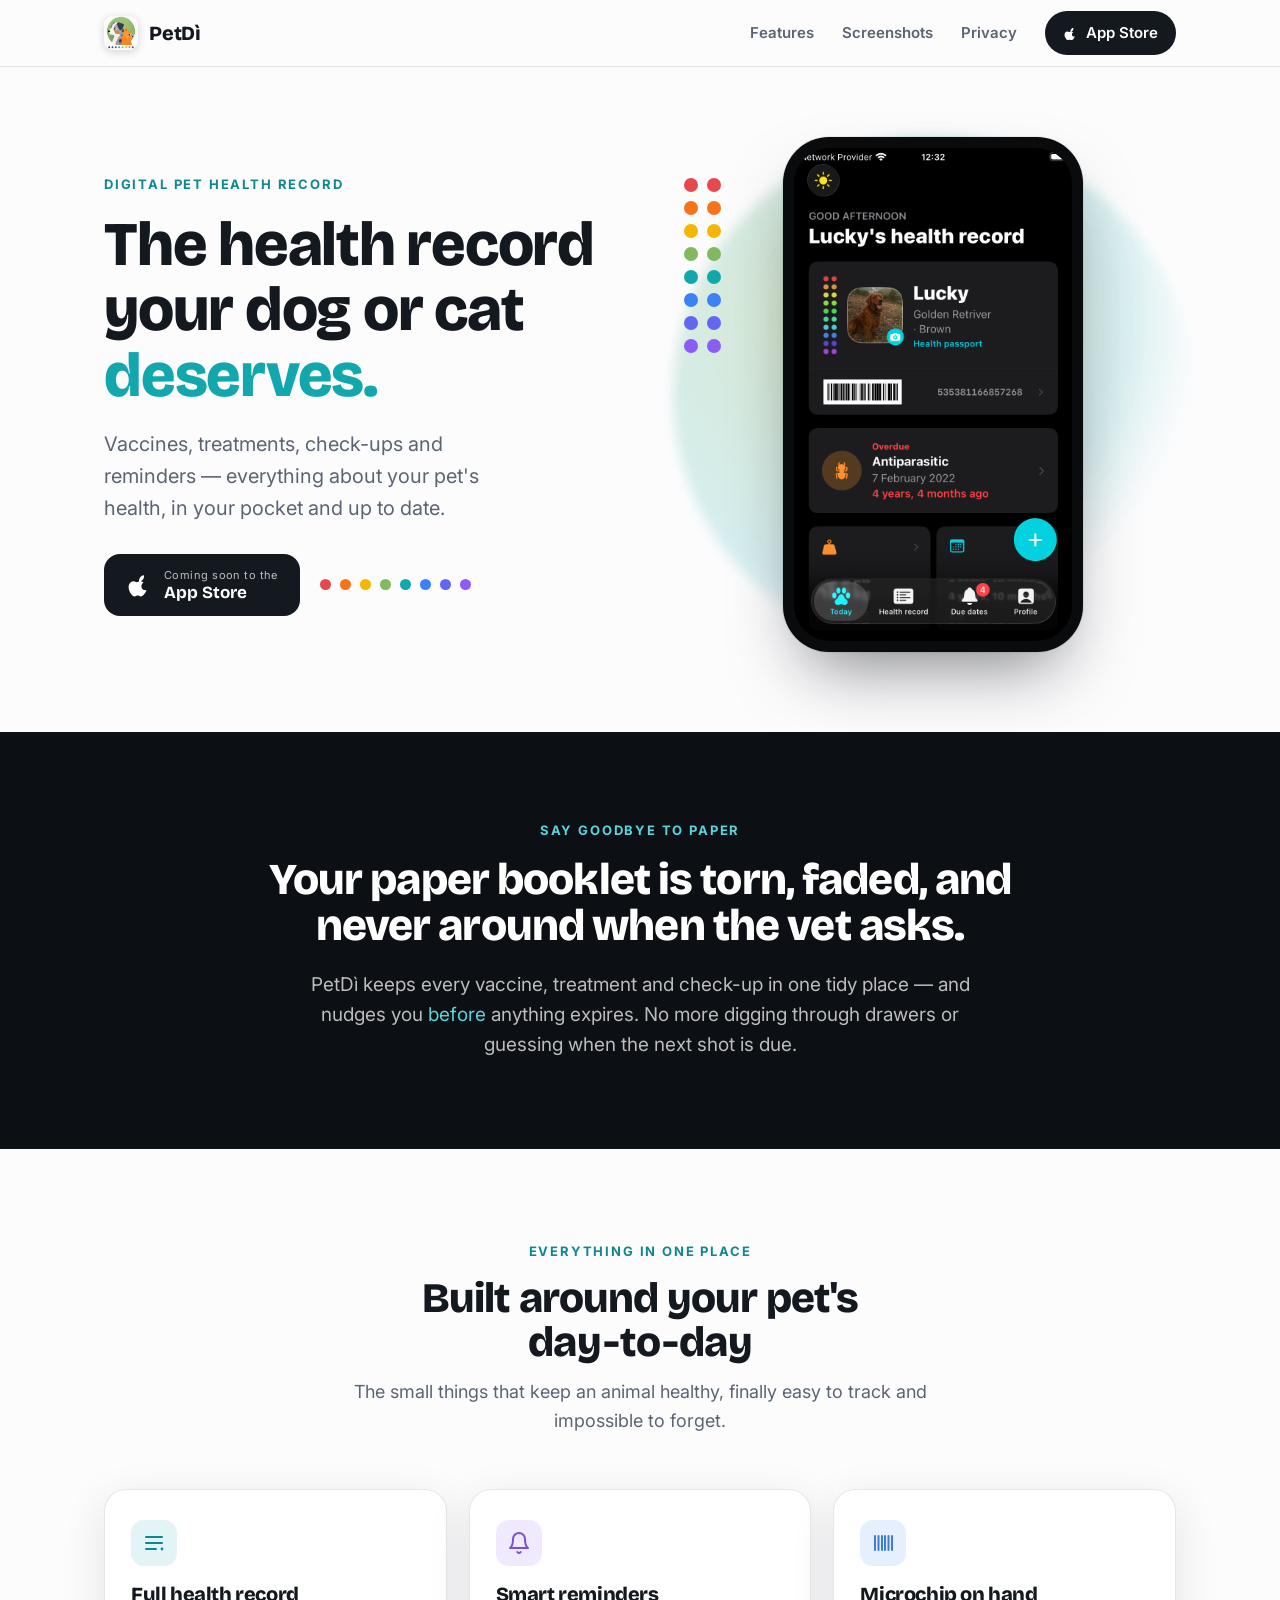
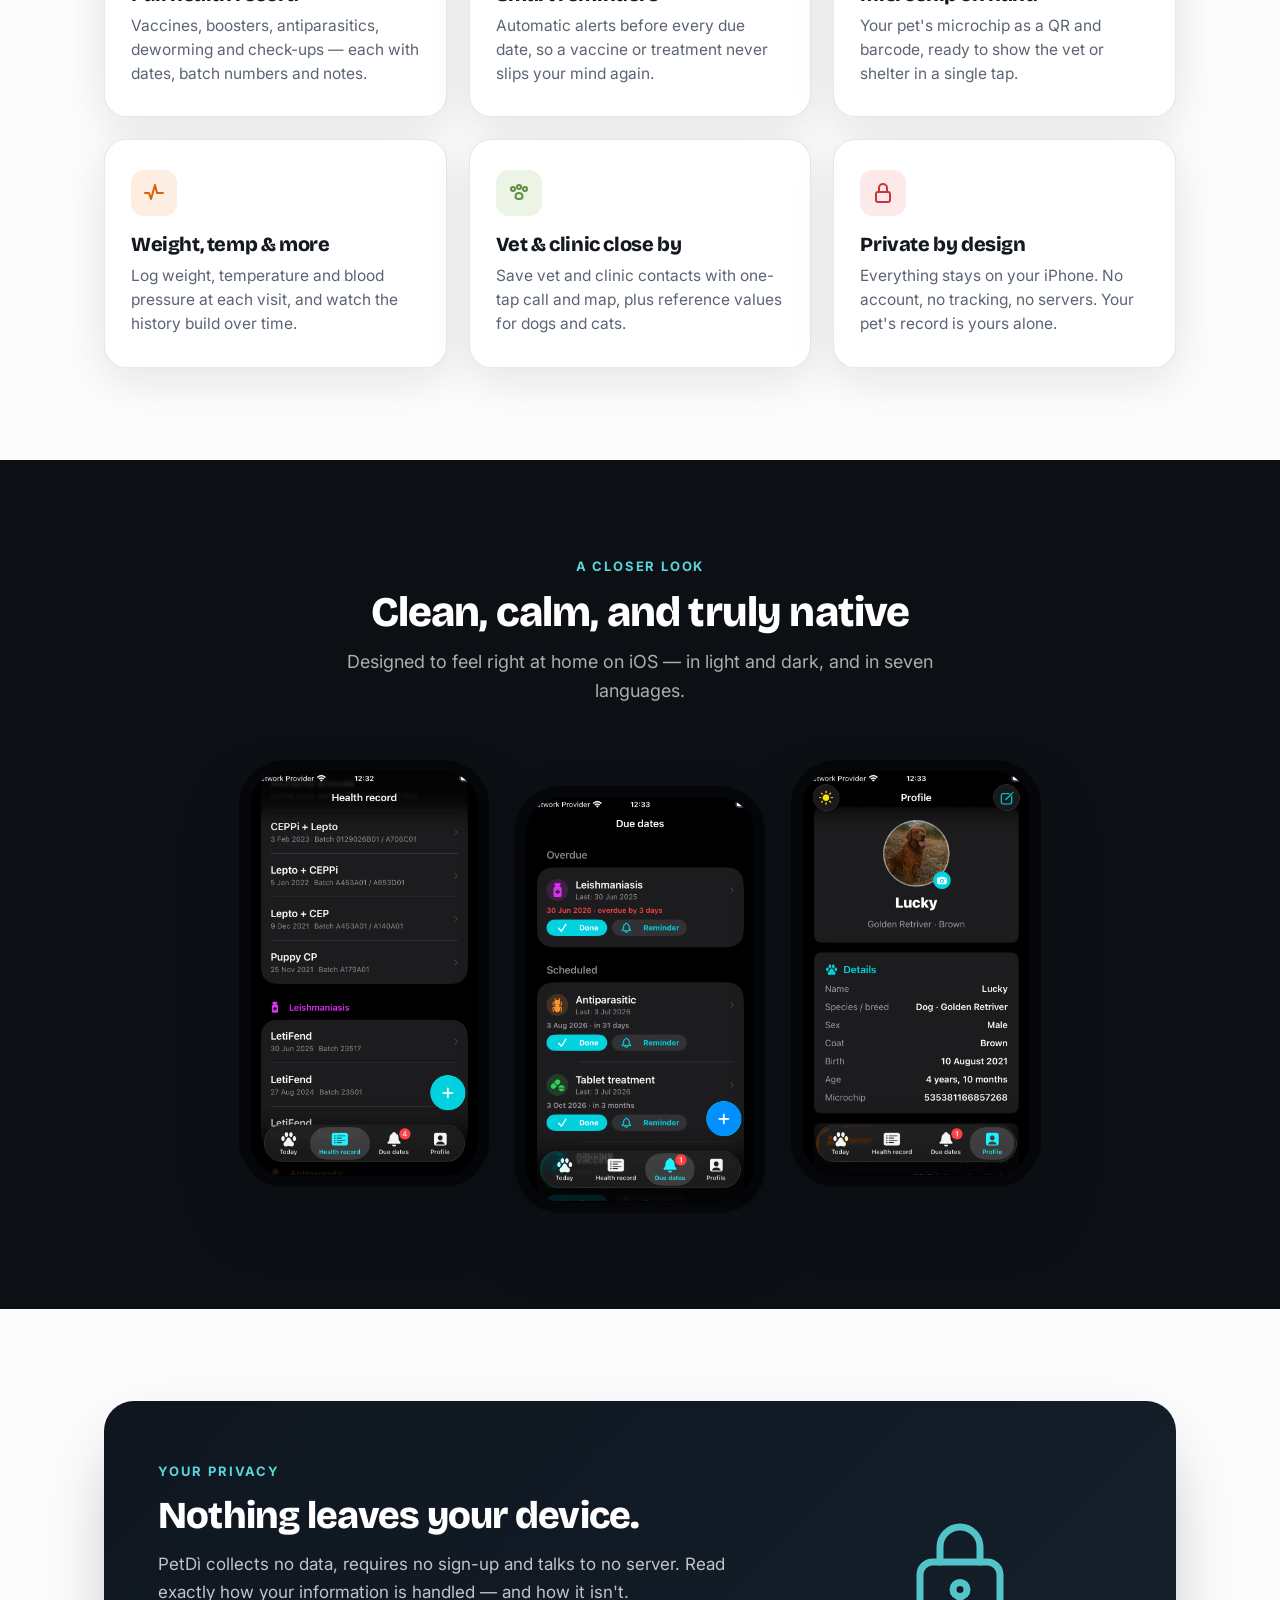
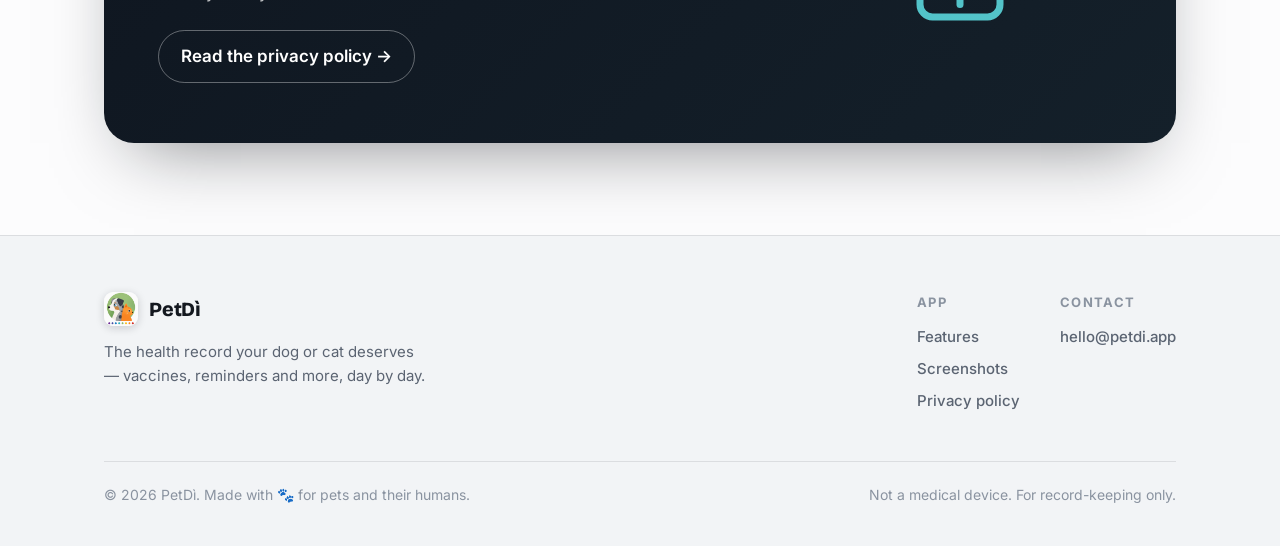
==== index.html @ 5b96a8a4 "Add files via upload" ====
<!DOCTYPE html>
<html lang="en">
<head>
<meta charset="UTF-8">
<meta name="viewport" content="width=device-width, initial-scale=1.0">
<title>PetDì — Your pet's health record, day by day</title>
<meta name="description" content="PetDì is the digital health record for your dog or cat: vaccines, treatments, check-ups and reminders — all on your iPhone, day by day. Private by design.">
<meta property="og:title" content="PetDì — Your pet's health record, day by day">
<meta property="og:description" content="Vaccines, treatments, check-ups and reminders for your dog or cat, all on your iPhone. Private by design.">
<meta property="og:type" content="website">
<link rel="icon" href="assets/icon-light.png">
<link rel="apple-touch-icon" href="assets/icon-light.png">
<link rel="preconnect" href="https://fonts.googleapis.com">
<link rel="preconnect" href="https://fonts.gstatic.com" crossorigin>
<link href="https://fonts.googleapis.com/css2?family=Bricolage+Grotesque:opsz,wght@12..96,700;12..96,800&family=Inter:wght@400;500;600;700&display=swap" rel="stylesheet">
<link rel="stylesheet" href="styles.css">
</head>
<body>

<!-- NAV -->
<header class="nav">
  <div class="wrap">
    <a class="brand" href="#top"><img src="assets/icon-light.png" alt="PetDì icon">PetDì</a>
    <nav class="nav-links">
      <a href="#features">Features</a>
      <a href="#look">Screenshots</a>
      <a href="privacy.html">Privacy</a>
      <a class="pill" href="#top">
        <svg viewBox="0 0 24 24" width="15" height="15" fill="currentColor"><path d="M16.5 3c-1.3 0-2.6.8-3.4 1.9-.7 1-1.3 2.5-1.1 3.9 1.4.1 2.8-.7 3.6-1.8.8-1 1.3-2.4 1-4zM19 16.9c-.6 1.4-1.4 2.7-2.5 3.9-.8.8-1.7 1.7-2.9 1.7-1.1 0-1.5-.7-2.8-.7s-1.7.7-2.8.7c-1.2 0-2.1-.9-2.9-1.8-2.2-2.5-3.9-7.1-1.6-10.3.8-1.1 2.1-1.8 3.5-1.8 1.2 0 2 .8 3 .8s1.6-.8 3-.8c1.1 0 2.3.3 3.2 1.2-2.8 1.6-2.4 5.5.1 6.9z"/></svg>
        App Store
      </a>
    </nav>
  </div>
</header>

<!-- HERO -->
<section class="hero" id="top">
  <div class="wrap">
    <div class="hero-copy">
      <div class="eyebrow">Digital pet health record</div>
      <h1>The health record your dog or cat <span class="tint">deserves.</span></h1>
      <p class="lead">Vaccines, treatments, check-ups and reminders — everything about your pet's health, in your pocket and up to date.</p>
      <div class="hero-cta">
        <a class="store-badge" href="#look">
          <svg viewBox="0 0 24 24" width="26" height="26" fill="currentColor"><path d="M16.5 3c-1.3 0-2.6.8-3.4 1.9-.7 1-1.3 2.5-1.1 3.9 1.4.1 2.8-.7 3.6-1.8.8-1 1.3-2.4 1-4zM19 16.9c-.6 1.4-1.4 2.7-2.5 3.9-.8.8-1.7 1.7-2.9 1.7-1.1 0-1.5-.7-2.8-.7s-1.7.7-2.8.7c-1.2 0-2.1-.9-2.9-1.8-2.2-2.5-3.9-7.1-1.6-10.3.8-1.1 2.1-1.8 3.5-1.8 1.2 0 2 .8 3 .8s1.6-.8 3-.8c1.1 0 2.3.3 3.2 1.2-2.8 1.6-2.4 5.5.1 6.9z"/></svg>
          <span><small>Coming soon to the</small><b>App Store</b></span>
        </a>
        <div class="dotrow"><span></span><span></span><span></span><span></span><span></span><span></span><span></span><span></span></div>
      </div>
    </div>
    <div class="hero-visual">
      <div class="blob"></div>
      <div class="dotgrid" aria-hidden="true"><span></span><span></span><span></span><span></span><span></span><span></span><span></span><span></span><span></span><span></span><span></span><span></span><span></span><span></span><span></span><span></span></div>
      <div class="phone"><img src="assets/home.png" alt="PetDì Today screen showing a pet's health summary"></div>
    </div>
  </div>
</section>

<!-- PITCH -->
<section class="pitch">
  <div class="wrap">
    <div class="eyebrow">Say goodbye to paper</div>
    <h2>Your paper booklet is torn, faded, and never around when the vet asks.</h2>
    <p>PetDì keeps every vaccine, treatment and check-up in one tidy place — and nudges you <span class="tint">before</span> anything expires. No more digging through drawers or guessing when the next shot is due.</p>
  </div>
</section>

<!-- FEATURES -->
<section class="section" id="features">
  <div class="wrap">
    <div class="section-head">
      <div class="eyebrow">Everything in one place</div>
      <h2>Built around your pet's day&#8209;to&#8209;day</h2>
      <p>The small things that keep an animal healthy, finally easy to track and impossible to forget.</p>
    </div>
    <div class="grid">

      <div class="card">
        <div class="ic teal"><svg viewBox="0 0 24 24" fill="none" stroke="currentColor" stroke-width="2" stroke-linecap="round" stroke-linejoin="round"><path d="M4 6h16M4 12h16M4 18h10"/><circle cx="20" cy="18" r="1.4" fill="currentColor" stroke="none"/></svg></div>
        <h3>Full health record</h3>
        <p>Vaccines, boosters, antiparasitics, deworming and check-ups — each with dates, batch numbers and notes.</p>
      </div>

      <div class="card">
        <div class="ic violet"><svg viewBox="0 0 24 24" fill="none" stroke="currentColor" stroke-width="2" stroke-linecap="round" stroke-linejoin="round"><path d="M18 8a6 6 0 0 0-12 0c0 7-3 9-3 9h18s-3-2-3-9"/><path d="M13.7 21a2 2 0 0 1-3.4 0"/></svg></div>
        <h3>Smart reminders</h3>
        <p>Automatic alerts before every due date, so a vaccine or treatment never slips your mind again.</p>
      </div>

      <div class="card">
        <div class="ic blue"><svg viewBox="0 0 24 24" fill="none" stroke="currentColor" stroke-width="2" stroke-linecap="round"><path d="M4 5v14M7.5 5v14M11 5v14M14 5v14M17.5 5v14M21 5v14" opacity=".9"/></svg></div>
        <h3>Microchip on hand</h3>
        <p>Your pet's microchip as a QR and barcode, ready to show the vet or shelter in a single tap.</p>
      </div>

      <div class="card">
        <div class="ic orange"><svg viewBox="0 0 24 24" fill="none" stroke="currentColor" stroke-width="2" stroke-linecap="round" stroke-linejoin="round"><path d="M3 12h4l2 6 4-14 2 8h6"/></svg></div>
        <h3>Weight, temp &amp; more</h3>
        <p>Log weight, temperature and blood pressure at each visit, and watch the history build over time.</p>
      </div>

      <div class="card">
        <div class="ic sage"><svg viewBox="0 0 24 24" fill="none" stroke="currentColor" stroke-width="2" stroke-linecap="round" stroke-linejoin="round"><circle cx="6" cy="8" r="2"/><circle cx="12" cy="6" r="2"/><circle cx="18" cy="8" r="2"/><path d="M8.5 16c0-2.5 1.6-4 3.5-4s3.5 1.5 3.5 4c0 1.7-1.6 2-3.5 2s-3.5-.3-3.5-2z"/></svg></div>
        <h3>Vet &amp; clinic close by</h3>
        <p>Save vet and clinic contacts with one-tap call and map, plus reference values for dogs and cats.</p>
      </div>

      <div class="card">
        <div class="ic red"><svg viewBox="0 0 24 24" fill="none" stroke="currentColor" stroke-width="2" stroke-linecap="round" stroke-linejoin="round"><rect x="5" y="11" width="14" height="10" rx="2"/><path d="M8 11V7a4 4 0 0 1 8 0v4"/></svg></div>
        <h3>Private by design</h3>
        <p>Everything stays on your iPhone. No account, no tracking, no servers. Your pet's record is yours alone.</p>
      </div>

    </div>
  </div>
</section>

<!-- SHOWCASE -->
<section class="showcase" id="look">
  <div class="wrap">
    <div class="section-head">
      <div class="eyebrow">A closer look</div>
      <h2>Clean, calm, and truly native</h2>
      <p>Designed to feel right at home on iOS — in light and dark, and in seven languages.</p>
    </div>
    <div class="shots">
      <div class="phone lift"><img src="assets/record.png" alt="Health record list with vaccines and batch numbers"></div>
      <div class="phone"><img src="assets/due.png" alt="Due dates screen with overdue and scheduled reminders"></div>
      <div class="phone lift"><img src="assets/profile.png" alt="Pet profile with details and photo"></div>
    </div>
  </div>
</section>

<!-- PRIVACY BAND -->
<section class="privacy-band">
  <div class="wrap">
    <div class="pb-inner">
      <div>
        <div class="eyebrow">Your privacy</div>
        <h2>Nothing leaves your device.</h2>
        <p>PetDì collects no data, requires no sign-up and talks to no server. Read exactly how your information is handled — and how it isn't.</p>
        <a class="btn-ghost" href="privacy.html">Read the privacy policy →</a>
      </div>
      <div class="pb-lock">
        <svg viewBox="0 0 24 24" fill="none" stroke="currentColor" stroke-width="1.4" stroke-linecap="round" stroke-linejoin="round"><rect x="4" y="10" width="16" height="11" rx="2.5"/><path d="M8 10V7a4 4 0 0 1 8 0v3"/><circle cx="12" cy="15.5" r="1.4"/><path d="M12 16.9v1.6"/></svg>
      </div>
    </div>
  </div>
</section>

<!-- FOOTER -->
<footer>
  <div class="wrap">
    <div class="foot">
      <div>
        <a class="brand" href="#top"><img src="assets/icon-light.png" alt="PetDì icon">PetDì</a>
        <p>The health record your dog or cat deserves — vaccines, reminders and more, day by day.</p>
      </div>
      <div class="foot-links">
        <div>
          <h4>App</h4>
          <a href="#features">Features</a>
          <a href="#look">Screenshots</a>
          <a href="privacy.html">Privacy policy</a>
        </div>
        <div>
          <h4>Contact</h4>
          <a href="mailto:hello@petdi.app">hello@petdi.app</a>
        </div>
      </div>
    </div>
    <div class="copyright">
      <span>© 2026 PetDì. Made with 🐾 for pets and their humans.</span>
      <span>Not a medical device. For record-keeping only.</span>
    </div>
  </div>
</footer>

</body>
</html>
---- styles.css ----
/* ===== PetDì — site styles ===== */
:root{
  --bg:#FCFCFD; --bg-2:#F2F4F6; --card:#FFFFFF;
  --ink:#14181F; --ink-soft:#5B6472; --ink-faint:#8A93A0;
  --teal:#12A7AD; --teal-deep:#0E888D; --sage:#82B85F;
  --dark:#0C0F14; --dark-2:#151A22; --dark-card:#1B212B;
  --line:rgba(20,24,31,.10); --line-dark:rgba(255,255,255,.10);
  --radius:22px; --radius-sm:14px;
  --shadow:0 12px 44px rgba(20,24,31,.10);
  --phone-shadow:0 34px 70px -24px rgba(12,15,20,.55);
  /* rainbow */
  --c1:#E5484D; --c2:#F5731B; --c3:#F2B705; --c4:#82B85F;
  --c5:#12A7AD; --c6:#3B82F6; --c7:#6366F1; --c8:#8B5CF6;
  --maxw:1120px;
}

*{box-sizing:border-box}
html{scroll-behavior:smooth}
body{
  margin:0; background:var(--bg); color:var(--ink);
  font-family:"Inter",-apple-system,BlinkMacSystemFont,"Segoe UI",sans-serif;
  font-size:17px; line-height:1.6; -webkit-font-smoothing:antialiased;
}
h1,h2,h3,.display{font-family:"Bricolage Grotesque","Inter",sans-serif; font-weight:800; line-height:1.05; letter-spacing:-.02em; margin:0}
a{color:inherit; text-decoration:none}
img{max-width:100%}
.wrap{max-width:var(--maxw); margin:0 auto; padding:0 24px}
.eyebrow{font-size:13px; font-weight:700; letter-spacing:.14em; text-transform:uppercase; color:var(--teal-deep)}
.muted{color:var(--ink-soft)}

/* ===== rainbow dots (signature) ===== */
.dotrow{display:flex; gap:9px; justify-content:center; align-items:center}
.dotrow span{width:11px; height:11px; border-radius:50%; display:block}
.dotrow span:nth-child(1){background:var(--c1)} .dotrow span:nth-child(2){background:var(--c2)}
.dotrow span:nth-child(3){background:var(--c3)} .dotrow span:nth-child(4){background:var(--c4)}
.dotrow span:nth-child(5){background:var(--c5)} .dotrow span:nth-child(6){background:var(--c6)}
.dotrow span:nth-child(7){background:var(--c7)} .dotrow span:nth-child(8){background:var(--c8)}
.divider{padding:16px 0}

.dotgrid{display:grid; grid-template-columns:repeat(2,14px); gap:9px}
.dotgrid span{width:14px; height:14px; border-radius:50%}
.dotgrid span:nth-child(1),.dotgrid span:nth-child(2){background:var(--c1)}
.dotgrid span:nth-child(3),.dotgrid span:nth-child(4){background:var(--c2)}
.dotgrid span:nth-child(5),.dotgrid span:nth-child(6){background:var(--c3)}
.dotgrid span:nth-child(7),.dotgrid span:nth-child(8){background:var(--c4)}
.dotgrid span:nth-child(9),.dotgrid span:nth-child(10){background:var(--c5)}
.dotgrid span:nth-child(11),.dotgrid span:nth-child(12){background:var(--c6)}
.dotgrid span:nth-child(13),.dotgrid span:nth-child(14){background:var(--c7)}
.dotgrid span:nth-child(15),.dotgrid span:nth-child(16){background:var(--c8)}

/* ===== nav ===== */
.nav{position:sticky; top:0; z-index:50; background:rgba(252,252,253,.82);
  backdrop-filter:saturate(180%) blur(14px); border-bottom:1px solid var(--line)}
.nav .wrap{display:flex; align-items:center; justify-content:space-between; height:66px}
.brand{display:flex; align-items:center; gap:11px; font-family:"Bricolage Grotesque"; font-weight:800; font-size:20px; letter-spacing:-.01em}
.brand img{width:34px; height:34px; border-radius:9px; box-shadow:0 2px 8px rgba(20,24,31,.18)}
.nav-links{display:flex; align-items:center; gap:28px; font-weight:600; font-size:15px}
.nav-links a{color:var(--ink-soft)} .nav-links a:hover{color:var(--ink)}
.pill{display:inline-flex; align-items:center; gap:8px; background:var(--ink); color:#fff!important;
  padding:10px 18px; border-radius:999px; font-weight:600; font-size:15px; transition:transform .15s ease, background .2s}
.pill:hover{transform:translateY(-1px); background:#000}

/* ===== hero ===== */
.hero{position:relative; overflow:hidden}
.hero .wrap{display:grid; grid-template-columns:1.05fr .95fr; gap:48px; align-items:center;
  padding-top:70px; padding-bottom:80px}
.hero-copy .eyebrow{margin-bottom:18px}
.hero h1{font-size:clamp(38px,5.4vw,62px); margin-bottom:20px}
.hero h1 .tint{color:var(--teal)}
.hero p.lead{font-size:20px; color:var(--ink-soft); max-width:30ch; margin:0 0 30px}
.hero-cta{display:flex; align-items:center; gap:20px; flex-wrap:wrap}
.store-badge{display:inline-flex; align-items:center; gap:12px; background:var(--ink); color:#fff;
  padding:13px 22px; border-radius:16px; transition:transform .15s ease}
.store-badge:hover{transform:translateY(-2px)}
.store-badge small{display:block; font-size:11px; opacity:.72; letter-spacing:.04em}
.store-badge b{display:block; font-family:"Bricolage Grotesque"; font-size:17px; line-height:1.1}
.hero-visual{position:relative; display:flex; justify-content:center; align-items:center}
.hero-visual .dotgrid{position:absolute; left:-6px; top:8%; z-index:3}
.blob{position:absolute; width:520px; height:520px; border-radius:50%;
  background:radial-gradient(circle at 35% 35%, rgba(130,184,95,.30), rgba(18,167,173,.16) 55%, transparent 72%);
  filter:blur(6px); z-index:0}

/* phone mockup */
.phone{position:relative; width:100%; max-width:300px; border-radius:46px; background:#0a0b0d;
  padding:11px; box-shadow:var(--phone-shadow), 0 0 0 1px rgba(20,24,31,.06); z-index:2}
.phone img{width:100%; display:block; border-radius:36px}

/* ===== pitch (dark) ===== */
.pitch{background:var(--dark); color:#fff; padding:88px 0}
.pitch .wrap{max-width:820px; text-align:center}
.pitch .eyebrow{color:#5ad6db}
.pitch h2{font-size:clamp(28px,4vw,44px); margin:16px 0 20px}
.pitch p{font-size:19px; color:rgba(255,255,255,.72); max-width:60ch; margin:0 auto}
.pitch .tint{color:#5ad6db}

/* ===== features ===== */
.section{padding:92px 0}
.section-head{text-align:center; max-width:640px; margin:0 auto 54px}
.section-head h2{font-size:clamp(28px,4vw,42px); margin:14px 0 14px}
.section-head p{color:var(--ink-soft); font-size:18px; margin:0}

.grid{display:grid; grid-template-columns:repeat(3,1fr); gap:22px}
.card{background:var(--card); border:1px solid var(--line); border-radius:var(--radius);
  padding:30px 26px; box-shadow:var(--shadow); transition:transform .18s ease, box-shadow .18s ease}
.card:hover{transform:translateY(-4px); box-shadow:0 18px 50px rgba(20,24,31,.13)}
.card .ic{width:46px; height:46px; border-radius:13px; display:grid; place-items:center; margin-bottom:18px}
.card h3{font-size:20px; margin-bottom:9px}
.card p{margin:0; color:var(--ink-soft); font-size:15.5px; line-height:1.55}
.ic svg{width:24px; height:24px}
.ic.teal{background:rgba(18,167,173,.12); color:var(--teal-deep)}
.ic.sage{background:rgba(130,184,95,.16); color:#5f8f3f}
.ic.violet{background:rgba(139,92,246,.13); color:#7c4ddb}
.ic.orange{background:rgba(245,115,27,.13); color:#d9600f}
.ic.blue{background:rgba(59,130,246,.13); color:#2f6fd6}
.ic.red{background:rgba(229,72,77,.12); color:#cf3237}

/* ===== showcase (dark, screenshots) ===== */
.showcase{background:var(--dark); color:#fff; padding:96px 0; overflow:hidden}
.showcase .section-head h2{color:#fff}
.showcase .section-head p{color:rgba(255,255,255,.66)}
.showcase .eyebrow{color:#5ad6db}
.shots{display:flex; gap:26px; justify-content:center; align-items:flex-end; flex-wrap:wrap}
.shots .phone{max-width:250px; background:#05060a}
.shots .phone.lift{margin-bottom:26px}

/* ===== privacy band ===== */
.privacy-band{padding:92px 0}
.pb-inner{background:linear-gradient(135deg, #0f1620, #14202a); color:#fff; border-radius:30px;
  padding:60px 54px; display:grid; grid-template-columns:1.3fr .7fr; gap:40px; align-items:center;
  box-shadow:0 30px 70px -30px rgba(12,15,20,.5)}
.pb-inner .eyebrow{color:#5ad6db}
.pb-inner h2{font-size:clamp(26px,3.4vw,38px); margin:14px 0 16px}
.pb-inner p{color:rgba(255,255,255,.74); margin:0 0 24px; font-size:17px}
.pb-lock{display:grid; place-items:center}
.pb-lock svg{width:120px; height:120px; color:#5ad6db; opacity:.9}
.btn-ghost{display:inline-flex; align-items:center; gap:9px; border:1.5px solid rgba(255,255,255,.35);
  color:#fff; padding:12px 22px; border-radius:999px; font-weight:600; transition:background .2s, border-color .2s}
.btn-ghost:hover{background:rgba(255,255,255,.10); border-color:rgba(255,255,255,.6)}

/* ===== footer ===== */
footer{background:var(--bg-2); border-top:1px solid var(--line); padding:56px 0 40px}
.foot{display:flex; justify-content:space-between; gap:30px; flex-wrap:wrap; align-items:flex-start}
.foot .brand{margin-bottom:14px}
.foot p{margin:0; color:var(--ink-soft); font-size:15px; max-width:36ch}
.foot-links{display:flex; gap:40px; flex-wrap:wrap}
.foot-links h4{font-size:13px; letter-spacing:.1em; text-transform:uppercase; color:var(--ink-faint); margin:0 0 12px; font-family:"Inter"; font-weight:700}
.foot-links a{display:block; color:var(--ink-soft); font-size:15px; margin-bottom:8px; font-weight:500}
.foot-links a:hover{color:var(--ink)}
.copyright{margin-top:40px; padding-top:22px; border-top:1px solid var(--line); color:var(--ink-faint); font-size:14px; display:flex; justify-content:space-between; gap:16px; flex-wrap:wrap}

/* ===== privacy page ===== */
.doc{max-width:760px; margin:0 auto; padding:60px 24px 90px}
.doc .back{display:inline-flex; align-items:center; gap:8px; color:var(--teal-deep); font-weight:600; margin-bottom:30px}
.doc h1{font-size:clamp(30px,4.5vw,44px); margin-bottom:8px}
.doc .updated{color:var(--ink-faint); font-size:15px; margin-bottom:14px}
.lang-tabs{display:inline-flex; gap:6px; background:var(--bg-2); padding:5px; border-radius:999px; margin:20px 0 34px}
.lang-tabs button{border:0; background:transparent; padding:8px 20px; border-radius:999px; font-family:"Inter"; font-weight:600; font-size:15px; color:var(--ink-soft); cursor:pointer; transition:all .2s}
.lang-tabs button.active{background:var(--ink); color:#fff}
.doc h2{font-size:21px; margin:34px 0 10px}
.doc p{color:var(--ink-soft); margin:0 0 14px}
.doc .lead{font-size:19px; color:var(--ink); background:rgba(18,167,173,.08); border-left:3px solid var(--teal); padding:16px 20px; border-radius:0 12px 12px 0}
.doc .contact{background:var(--card); border:1px solid var(--line); border-radius:var(--radius-sm); padding:20px 22px; margin-top:24px}
.hidden{display:none}

/* ===== responsive ===== */
@media(max-width:900px){
  .hero .wrap{grid-template-columns:1fr; gap:40px; text-align:center; padding-top:48px}
  .hero-copy .dotrow{justify-content:center}
  .hero p.lead{margin-left:auto; margin-right:auto}
  .hero-cta{justify-content:center}
  .hero-visual .dotgrid{display:none}
  .grid{grid-template-columns:repeat(2,1fr)}
  .pb-inner{grid-template-columns:1fr; text-align:center; padding:46px 30px}
  .pb-lock{order:-1} .pb-lock svg{width:84px; height:84px}
}
@media(max-width:560px){
  body{font-size:16px}
  .nav-links{display:none}
  .grid{grid-template-columns:1fr}
  .foot{flex-direction:column}
  .section,.pitch,.showcase,.privacy-band{padding:64px 0}
}
@media(prefers-reduced-motion:reduce){
  *{scroll-behavior:auto!important; transition:none!important; animation:none!important}
}
:focus-visible{outline:3px solid var(--teal); outline-offset:2px; border-radius:6px}
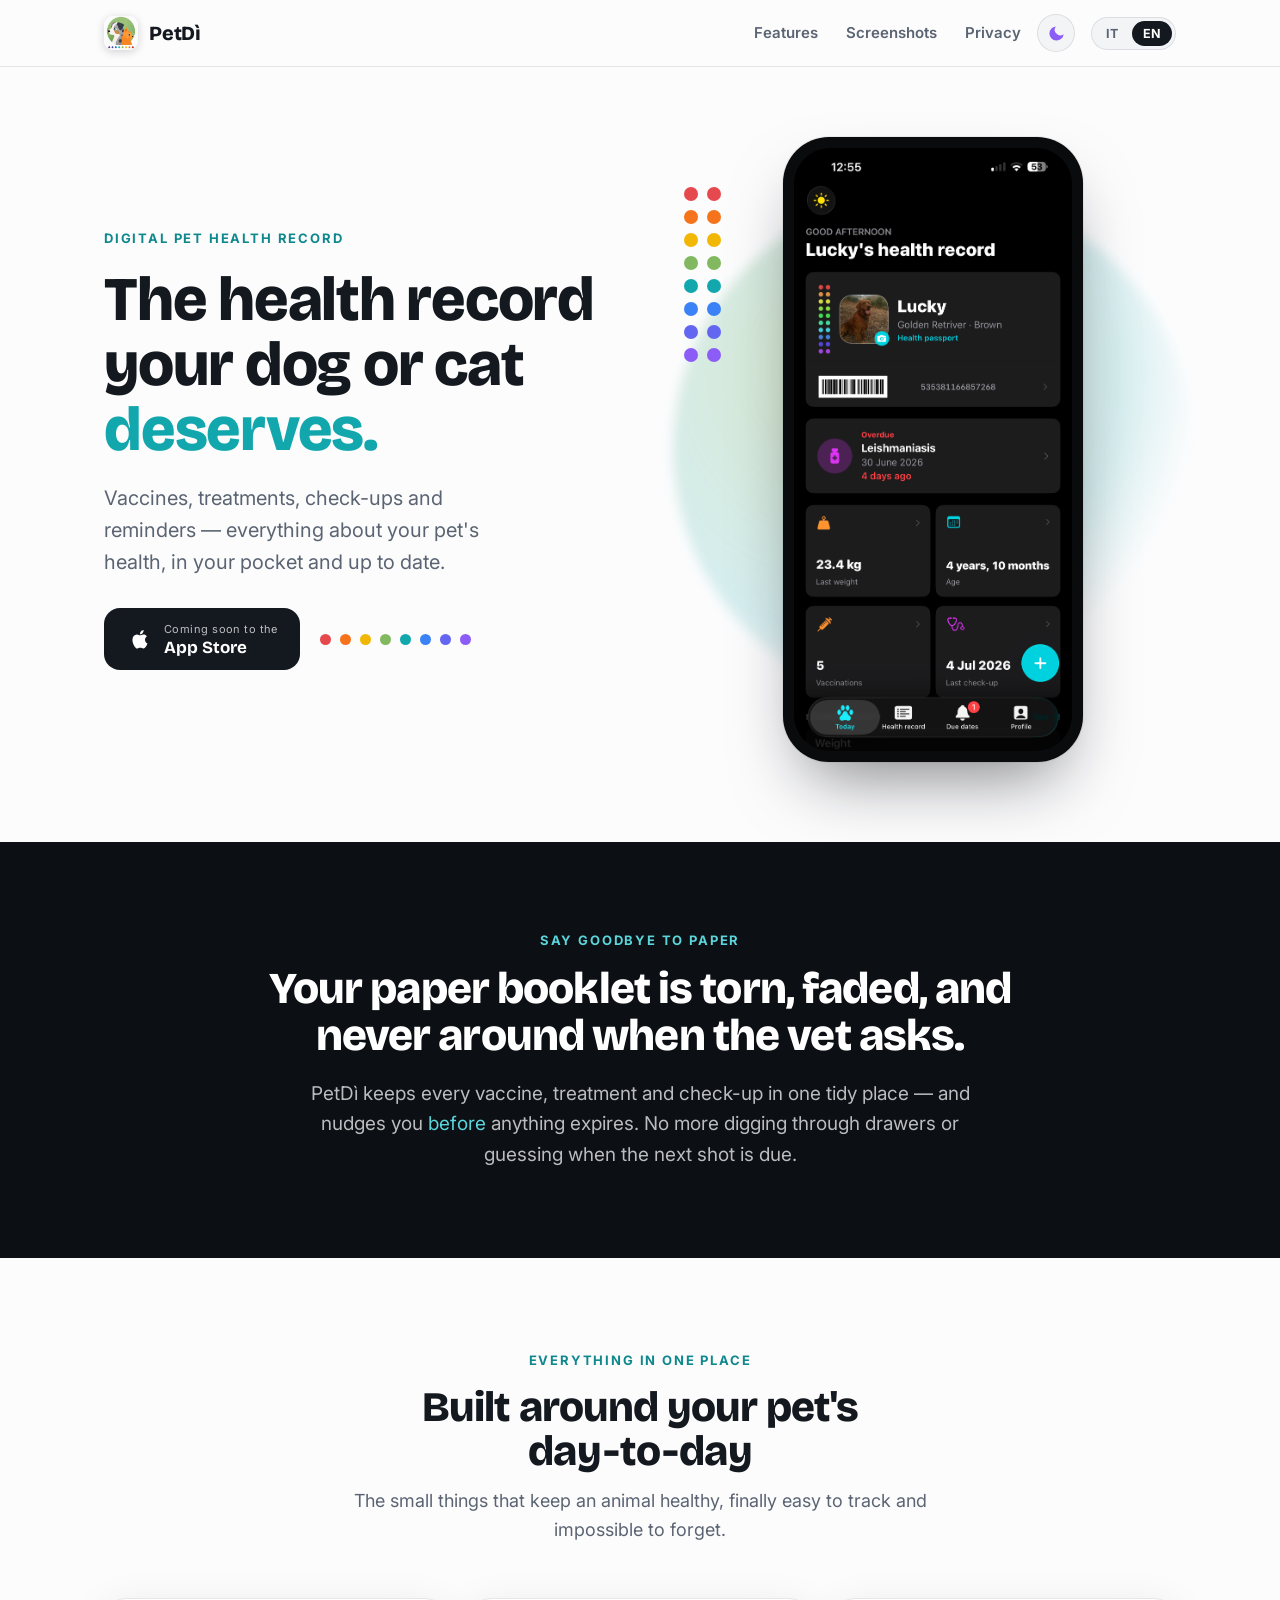
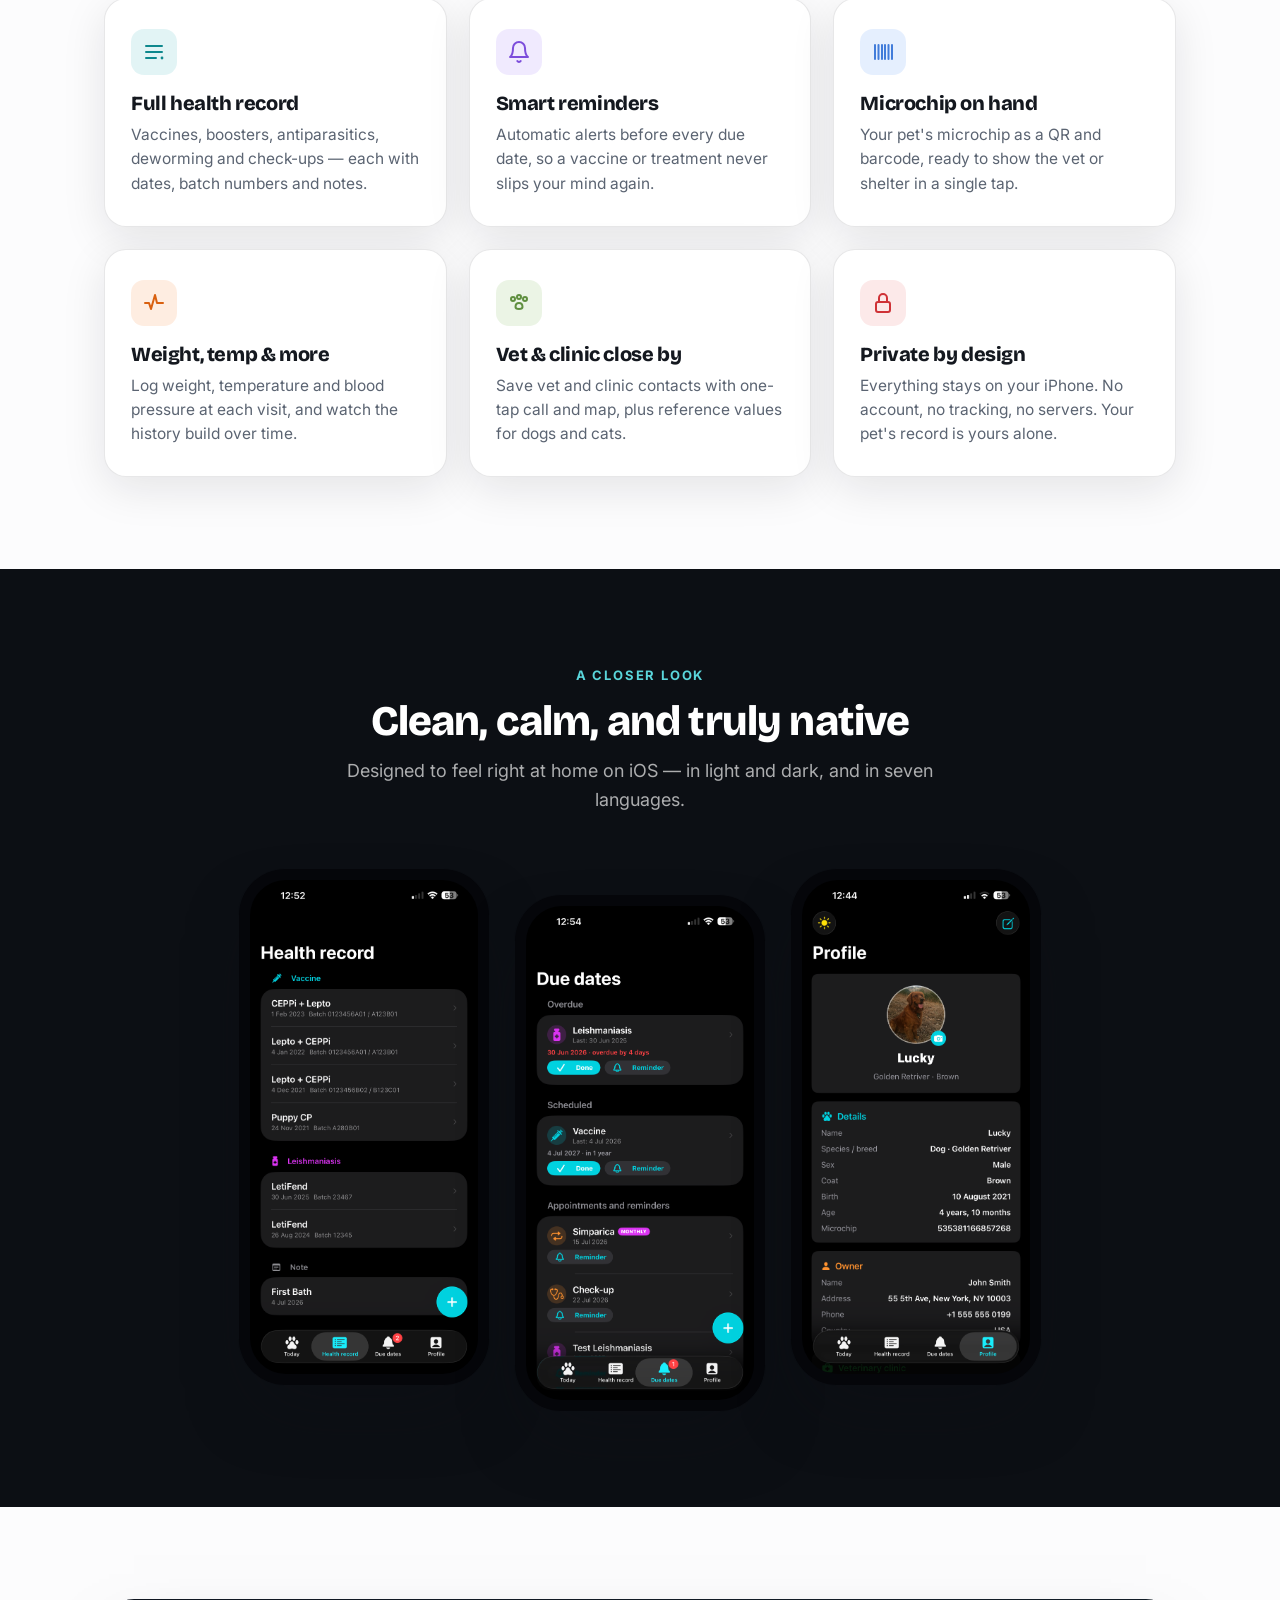
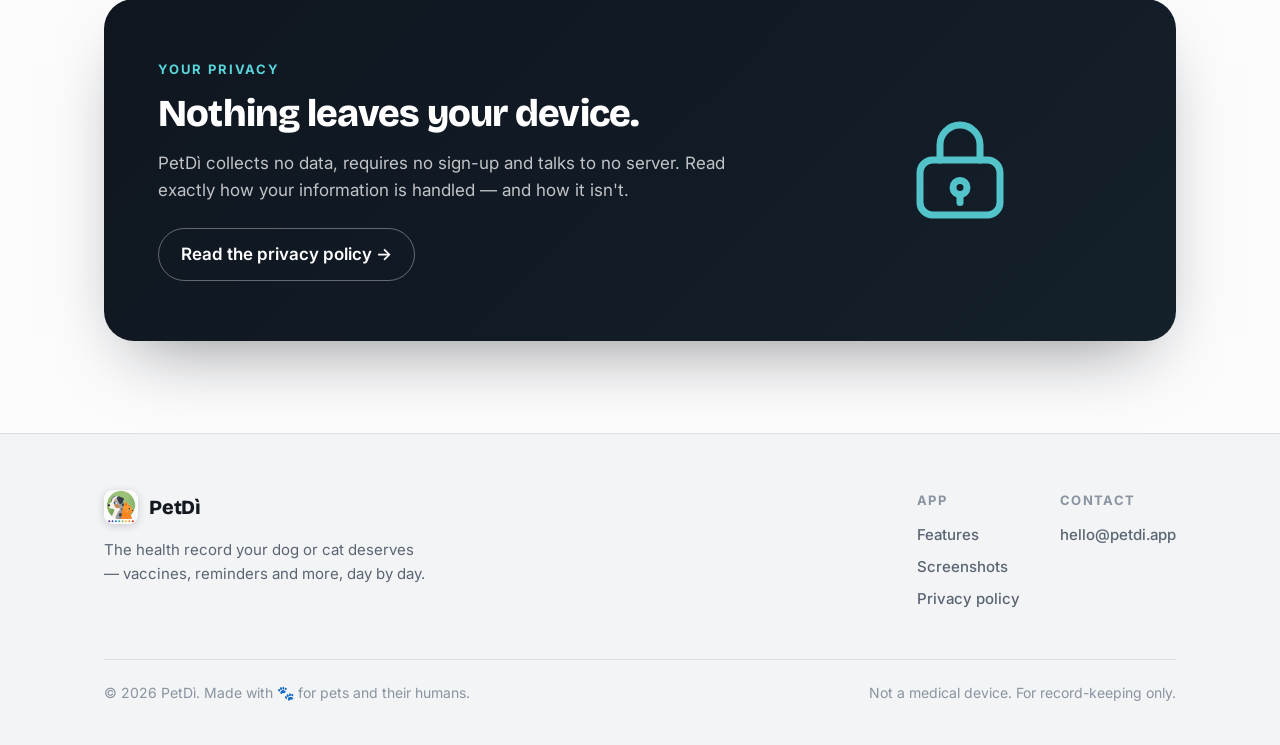
==== commit 32a7319f: "Add files via upload Sito bilingue + tema scuro" ====
--- a/index.html
+++ b/index.html
@@ -5,11 +5,9 @@
 <meta name="viewport" content="width=device-width, initial-scale=1.0">
 <title>PetDì — Your pet's health record, day by day</title>
 <meta name="description" content="PetDì is the digital health record for your dog or cat: vaccines, treatments, check-ups and reminders — all on your iPhone, day by day. Private by design.">
-<meta property="og:title" content="PetDì — Your pet's health record, day by day">
-<meta property="og:description" content="Vaccines, treatments, check-ups and reminders for your dog or cat, all on your iPhone. Private by design.">
-<meta property="og:type" content="website">
 <link rel="icon" href="assets/icon-light.png">
 <link rel="apple-touch-icon" href="assets/icon-light.png">
+<script>try{var t=localStorage.getItem('petdi_theme')||((window.matchMedia&&matchMedia('(prefers-color-scheme: dark)').matches)?'dark':'light');if(t==='dark')document.documentElement.classList.add('dark');}catch(e){}</script>
 <link rel="preconnect" href="https://fonts.googleapis.com">
 <link rel="preconnect" href="https://fonts.gstatic.com" crossorigin>
 <link href="https://fonts.googleapis.com/css2?family=Bricolage+Grotesque:opsz,wght@12..96,700;12..96,800&family=Inter:wght@400;500;600;700&display=swap" rel="stylesheet">
@@ -17,33 +15,31 @@
 </head>
 <body>
 
-<!-- NAV -->
 <header class="nav">
   <div class="wrap">
     <a class="brand" href="#top"><img src="assets/icon-light.png" alt="PetDì icon">PetDì</a>
-    <nav class="nav-links">
-      <a href="#features">Features</a>
-      <a href="#look">Screenshots</a>
-      <a href="privacy.html">Privacy</a>
-      <a class="pill" href="#top">
-        <svg viewBox="0 0 24 24" width="15" height="15" fill="currentColor"><path d="M16.5 3c-1.3 0-2.6.8-3.4 1.9-.7 1-1.3 2.5-1.1 3.9 1.4.1 2.8-.7 3.6-1.8.8-1 1.3-2.4 1-4zM19 16.9c-.6 1.4-1.4 2.7-2.5 3.9-.8.8-1.7 1.7-2.9 1.7-1.1 0-1.5-.7-2.8-.7s-1.7.7-2.8.7c-1.2 0-2.1-.9-2.9-1.8-2.2-2.5-3.9-7.1-1.6-10.3.8-1.1 2.1-1.8 3.5-1.8 1.2 0 2 .8 3 .8s1.6-.8 3-.8c1.1 0 2.3.3 3.2 1.2-2.8 1.6-2.4 5.5.1 6.9z"/></svg>
-        App Store
-      </a>
-    </nav>
+    <div class="nav-right">
+      <nav class="nav-links">
+        <a href="#features" data-i18n="nav.features">Features</a>
+        <a href="#look" data-i18n="nav.shots">Screenshots</a>
+        <a href="privacy.html" data-i18n="nav.privacy">Privacy</a>
+      </nav>
+      <button class="theme-toggle" id="themeBtn" onclick="toggleTheme()" aria-label="Toggle light or dark theme"></button>
+      <div class="lang-switch"><button data-l="it" onclick="setLang('it')">IT</button><button data-l="en" onclick="setLang('en')">EN</button></div>
+    </div>
   </div>
 </header>
 
-<!-- HERO -->
 <section class="hero" id="top">
   <div class="wrap">
     <div class="hero-copy">
-      <div class="eyebrow">Digital pet health record</div>
-      <h1>The health record your dog or cat <span class="tint">deserves.</span></h1>
-      <p class="lead">Vaccines, treatments, check-ups and reminders — everything about your pet's health, in your pocket and up to date.</p>
+      <div class="eyebrow" data-i18n="hero.eyebrow">Digital pet health record</div>
+      <h1 data-i18n="hero.h1">The health record your dog or cat <span class="tint">deserves.</span></h1>
+      <p class="lead" data-i18n="hero.lead">Vaccines, treatments, check-ups and reminders — everything about your pet's health, in your pocket and up to date.</p>
       <div class="hero-cta">
         <a class="store-badge" href="#look">
-          <svg viewBox="0 0 24 24" width="26" height="26" fill="currentColor"><path d="M16.5 3c-1.3 0-2.6.8-3.4 1.9-.7 1-1.3 2.5-1.1 3.9 1.4.1 2.8-.7 3.6-1.8.8-1 1.3-2.4 1-4zM19 16.9c-.6 1.4-1.4 2.7-2.5 3.9-.8.8-1.7 1.7-2.9 1.7-1.1 0-1.5-.7-2.8-.7s-1.7.7-2.8.7c-1.2 0-2.1-.9-2.9-1.8-2.2-2.5-3.9-7.1-1.6-10.3.8-1.1 2.1-1.8 3.5-1.8 1.2 0 2 .8 3 .8s1.6-.8 3-.8c1.1 0 2.3.3 3.2 1.2-2.8 1.6-2.4 5.5.1 6.9z"/></svg>
-          <span><small>Coming soon to the</small><b>App Store</b></span>
+          <svg viewBox="0 0 24 24" width="26" height="26" fill="currentColor"><path d="M17.543 12.75c-.024-2.148 1.757-3.178 1.838-3.229-1.001-1.465-2.559-1.665-3.115-1.688-1.327-.134-2.588.781-3.261.781-.669 0-1.708-.761-2.808-.741-1.446.021-2.78.84-3.523 2.134-1.502 2.606-.384 6.459 1.078 8.573.714 1.035 1.565 2.196 2.681 2.155 1.076-.043 1.483-.696 2.783-.696 1.299 0 1.666.696 2.805.675 1.157-.02 1.891-1.055 2.601-2.093.818-1.199 1.156-2.361 1.176-2.421-.026-.012-2.258-.867-2.281-3.438zM15.4 6.505c.593-.719.993-1.717.884-2.71-.854.035-1.888.569-2.501 1.287-.55.637-1.031 1.653-.902 2.627.953.074 1.926-.485 2.519-1.204z"/></svg>
+          <span><small data-i18n="hero.badge_small">Coming soon to the</small><b data-i18n="hero.badge_big">App Store</b></span>
         </a>
         <div class="dotrow"><span></span><span></span><span></span><span></span><span></span><span></span><span></span><span></span></div>
       </div>
@@ -51,95 +47,84 @@
     <div class="hero-visual">
       <div class="blob"></div>
       <div class="dotgrid" aria-hidden="true"><span></span><span></span><span></span><span></span><span></span><span></span><span></span><span></span><span></span><span></span><span></span><span></span><span></span><span></span><span></span><span></span></div>
-      <div class="phone"><img src="assets/home.png" alt="PetDì Today screen showing a pet's health summary"></div>
-    </div>
-  </div>
-</section>
-
-<!-- PITCH -->
+      <div class="phone"><img src="assets/home.jpg" alt="PetDì Today screen"></div>
+    </div>
+  </div>
+</section>
+
 <section class="pitch">
   <div class="wrap">
-    <div class="eyebrow">Say goodbye to paper</div>
-    <h2>Your paper booklet is torn, faded, and never around when the vet asks.</h2>
-    <p>PetDì keeps every vaccine, treatment and check-up in one tidy place — and nudges you <span class="tint">before</span> anything expires. No more digging through drawers or guessing when the next shot is due.</p>
-  </div>
-</section>
-
-<!-- FEATURES -->
+    <div class="eyebrow" data-i18n="pitch.eyebrow">Say goodbye to paper</div>
+    <h2 data-i18n="pitch.h2">Your paper booklet is torn, faded, and never around when the vet asks.</h2>
+    <p data-i18n="pitch.p">PetDì keeps every vaccine, treatment and check-up in one tidy place — and nudges you <span class="tint">before</span> anything expires. No more digging through drawers or guessing when the next shot is due.</p>
+  </div>
+</section>
+
 <section class="section" id="features">
   <div class="wrap">
     <div class="section-head">
-      <div class="eyebrow">Everything in one place</div>
-      <h2>Built around your pet's day&#8209;to&#8209;day</h2>
-      <p>The small things that keep an animal healthy, finally easy to track and impossible to forget.</p>
+      <div class="eyebrow" data-i18n="feat.eyebrow">Everything in one place</div>
+      <h2 data-i18n="feat.h2">Built around your pet's day&#8209;to&#8209;day</h2>
+      <p data-i18n="feat.p">The small things that keep an animal healthy, finally easy to track and impossible to forget.</p>
     </div>
     <div class="grid">
-
       <div class="card">
         <div class="ic teal"><svg viewBox="0 0 24 24" fill="none" stroke="currentColor" stroke-width="2" stroke-linecap="round" stroke-linejoin="round"><path d="M4 6h16M4 12h16M4 18h10"/><circle cx="20" cy="18" r="1.4" fill="currentColor" stroke="none"/></svg></div>
-        <h3>Full health record</h3>
-        <p>Vaccines, boosters, antiparasitics, deworming and check-ups — each with dates, batch numbers and notes.</p>
-      </div>
-
+        <h3 data-i18n="f1.h">Full health record</h3>
+        <p data-i18n="f1.p">Vaccines, boosters, antiparasitics, deworming and check-ups — each with dates, batch numbers and notes.</p>
+      </div>
       <div class="card">
         <div class="ic violet"><svg viewBox="0 0 24 24" fill="none" stroke="currentColor" stroke-width="2" stroke-linecap="round" stroke-linejoin="round"><path d="M18 8a6 6 0 0 0-12 0c0 7-3 9-3 9h18s-3-2-3-9"/><path d="M13.7 21a2 2 0 0 1-3.4 0"/></svg></div>
-        <h3>Smart reminders</h3>
-        <p>Automatic alerts before every due date, so a vaccine or treatment never slips your mind again.</p>
-      </div>
-
+        <h3 data-i18n="f2.h">Smart reminders</h3>
+        <p data-i18n="f2.p">Automatic alerts before every due date, so a vaccine or treatment never slips your mind again.</p>
+      </div>
       <div class="card">
         <div class="ic blue"><svg viewBox="0 0 24 24" fill="none" stroke="currentColor" stroke-width="2" stroke-linecap="round"><path d="M4 5v14M7.5 5v14M11 5v14M14 5v14M17.5 5v14M21 5v14" opacity=".9"/></svg></div>
-        <h3>Microchip on hand</h3>
-        <p>Your pet's microchip as a QR and barcode, ready to show the vet or shelter in a single tap.</p>
-      </div>
-
+        <h3 data-i18n="f3.h">Microchip on hand</h3>
+        <p data-i18n="f3.p">Your pet's microchip as a QR and barcode, ready to show the vet or shelter in a single tap.</p>
+      </div>
       <div class="card">
         <div class="ic orange"><svg viewBox="0 0 24 24" fill="none" stroke="currentColor" stroke-width="2" stroke-linecap="round" stroke-linejoin="round"><path d="M3 12h4l2 6 4-14 2 8h6"/></svg></div>
-        <h3>Weight, temp &amp; more</h3>
-        <p>Log weight, temperature and blood pressure at each visit, and watch the history build over time.</p>
-      </div>
-
+        <h3 data-i18n="f4.h">Weight, temp &amp; more</h3>
+        <p data-i18n="f4.p">Log weight, temperature and blood pressure at each visit, and watch the history build over time.</p>
+      </div>
       <div class="card">
         <div class="ic sage"><svg viewBox="0 0 24 24" fill="none" stroke="currentColor" stroke-width="2" stroke-linecap="round" stroke-linejoin="round"><circle cx="6" cy="8" r="2"/><circle cx="12" cy="6" r="2"/><circle cx="18" cy="8" r="2"/><path d="M8.5 16c0-2.5 1.6-4 3.5-4s3.5 1.5 3.5 4c0 1.7-1.6 2-3.5 2s-3.5-.3-3.5-2z"/></svg></div>
-        <h3>Vet &amp; clinic close by</h3>
-        <p>Save vet and clinic contacts with one-tap call and map, plus reference values for dogs and cats.</p>
-      </div>
-
+        <h3 data-i18n="f5.h">Vet &amp; clinic close by</h3>
+        <p data-i18n="f5.p">Save vet and clinic contacts with one-tap call and map, plus reference values for dogs and cats.</p>
+      </div>
       <div class="card">
         <div class="ic red"><svg viewBox="0 0 24 24" fill="none" stroke="currentColor" stroke-width="2" stroke-linecap="round" stroke-linejoin="round"><rect x="5" y="11" width="14" height="10" rx="2"/><path d="M8 11V7a4 4 0 0 1 8 0v4"/></svg></div>
-        <h3>Private by design</h3>
-        <p>Everything stays on your iPhone. No account, no tracking, no servers. Your pet's record is yours alone.</p>
-      </div>
-
-    </div>
-  </div>
-</section>
-
-<!-- SHOWCASE -->
+        <h3 data-i18n="f6.h">Private by design</h3>
+        <p data-i18n="f6.p">Everything stays on your iPhone. No account, no tracking, no servers. Your pet's record is yours alone.</p>
+      </div>
+    </div>
+  </div>
+</section>
+
 <section class="showcase" id="look">
   <div class="wrap">
     <div class="section-head">
-      <div class="eyebrow">A closer look</div>
-      <h2>Clean, calm, and truly native</h2>
-      <p>Designed to feel right at home on iOS — in light and dark, and in seven languages.</p>
+      <div class="eyebrow" data-i18n="show.eyebrow">A closer look</div>
+      <h2 data-i18n="show.h2">Clean, calm, and truly native</h2>
+      <p data-i18n="show.p">Designed to feel right at home on iOS — in light and dark, and in seven languages.</p>
     </div>
     <div class="shots">
-      <div class="phone lift"><img src="assets/record.png" alt="Health record list with vaccines and batch numbers"></div>
-      <div class="phone"><img src="assets/due.png" alt="Due dates screen with overdue and scheduled reminders"></div>
-      <div class="phone lift"><img src="assets/profile.png" alt="Pet profile with details and photo"></div>
-    </div>
-  </div>
-</section>
-
-<!-- PRIVACY BAND -->
+      <div class="phone lift"><img src="assets/record.jpg" alt="Health record"></div>
+      <div class="phone"><img src="assets/due.jpg" alt="Due dates"></div>
+      <div class="phone lift"><img src="assets/profile.jpg" alt="Pet profile"></div>
+    </div>
+  </div>
+</section>
+
 <section class="privacy-band">
   <div class="wrap">
     <div class="pb-inner">
       <div>
-        <div class="eyebrow">Your privacy</div>
-        <h2>Nothing leaves your device.</h2>
-        <p>PetDì collects no data, requires no sign-up and talks to no server. Read exactly how your information is handled — and how it isn't.</p>
-        <a class="btn-ghost" href="privacy.html">Read the privacy policy →</a>
+        <div class="eyebrow" data-i18n="priv.eyebrow">Your privacy</div>
+        <h2 data-i18n="priv.h2">Nothing leaves your device.</h2>
+        <p data-i18n="priv.p">PetDì collects no data, requires no sign-up and talks to no server. Read exactly how your information is handled — and how it isn't.</p>
+        <a class="btn-ghost" href="privacy.html" data-i18n="priv.btn">Read the privacy policy →</a>
       </div>
       <div class="pb-lock">
         <svg viewBox="0 0 24 24" fill="none" stroke="currentColor" stroke-width="1.4" stroke-linecap="round" stroke-linejoin="round"><rect x="4" y="10" width="16" height="11" rx="2.5"/><path d="M8 10V7a4 4 0 0 1 8 0v3"/><circle cx="12" cy="15.5" r="1.4"/><path d="M12 16.9v1.6"/></svg>
@@ -148,33 +133,114 @@
   </div>
 </section>
 
-<!-- FOOTER -->
 <footer>
   <div class="wrap">
     <div class="foot">
       <div>
         <a class="brand" href="#top"><img src="assets/icon-light.png" alt="PetDì icon">PetDì</a>
-        <p>The health record your dog or cat deserves — vaccines, reminders and more, day by day.</p>
+        <p data-i18n="foot.tagline">The health record your dog or cat deserves — vaccines, reminders and more, day by day.</p>
       </div>
       <div class="foot-links">
         <div>
-          <h4>App</h4>
-          <a href="#features">Features</a>
-          <a href="#look">Screenshots</a>
-          <a href="privacy.html">Privacy policy</a>
+          <h4 data-i18n="foot.app">App</h4>
+          <a href="#features" data-i18n="foot.features">Features</a>
+          <a href="#look" data-i18n="foot.shots">Screenshots</a>
+          <a href="privacy.html" data-i18n="foot.privacy">Privacy policy</a>
         </div>
         <div>
-          <h4>Contact</h4>
+          <h4 data-i18n="foot.contact">Contact</h4>
           <a href="mailto:hello@petdi.app">hello@petdi.app</a>
         </div>
       </div>
     </div>
     <div class="copyright">
-      <span>© 2026 PetDì. Made with 🐾 for pets and their humans.</span>
-      <span>Not a medical device. For record-keeping only.</span>
+      <span data-i18n="foot.copy">© 2026 PetDì. Made with 🐾 for pets and their humans.</span>
+      <span data-i18n="foot.note">Not a medical device. For record-keeping only.</span>
     </div>
   </div>
 </footer>
 
+<script>
+const I18N = {
+  en:{
+    "nav.features":"Features","nav.shots":"Screenshots","nav.privacy":"Privacy",
+    "hero.eyebrow":"Digital pet health record",
+    "hero.h1":"The health record your dog or cat <span class=\"tint\">deserves.</span>",
+    "hero.lead":"Vaccines, treatments, check-ups and reminders — everything about your pet's health, in your pocket and up to date.",
+    "hero.badge_small":"Coming soon to the","hero.badge_big":"App Store",
+    "pitch.eyebrow":"Say goodbye to paper",
+    "pitch.h2":"Your paper booklet is torn, faded, and never around when the vet asks.",
+    "pitch.p":"PetDì keeps every vaccine, treatment and check-up in one tidy place — and nudges you <span class=\"tint\">before</span> anything expires. No more digging through drawers or guessing when the next shot is due.",
+    "feat.eyebrow":"Everything in one place","feat.h2":"Built around your pet's day&#8209;to&#8209;day",
+    "feat.p":"The small things that keep an animal healthy, finally easy to track and impossible to forget.",
+    "f1.h":"Full health record","f1.p":"Vaccines, boosters, antiparasitics, deworming and check-ups — each with dates, batch numbers and notes.",
+    "f2.h":"Smart reminders","f2.p":"Automatic alerts before every due date, so a vaccine or treatment never slips your mind again.",
+    "f3.h":"Microchip on hand","f3.p":"Your pet's microchip as a QR and barcode, ready to show the vet or shelter in a single tap.",
+    "f4.h":"Weight, temp &amp; more","f4.p":"Log weight, temperature and blood pressure at each visit, and watch the history build over time.",
+    "f5.h":"Vet &amp; clinic close by","f5.p":"Save vet and clinic contacts with one-tap call and map, plus reference values for dogs and cats.",
+    "f6.h":"Private by design","f6.p":"Everything stays on your iPhone. No account, no tracking, no servers. Your pet's record is yours alone.",
+    "show.eyebrow":"A closer look","show.h2":"Clean, calm, and truly native",
+    "show.p":"Designed to feel right at home on iOS — in light and dark, and in seven languages.",
+    "priv.eyebrow":"Your privacy","priv.h2":"Nothing leaves your device.",
+    "priv.p":"PetDì collects no data, requires no sign-up and talks to no server. Read exactly how your information is handled — and how it isn't.",
+    "priv.btn":"Read the privacy policy →",
+    "foot.tagline":"The health record your dog or cat deserves — vaccines, reminders and more, day by day.",
+    "foot.app":"App","foot.features":"Features","foot.shots":"Screenshots","foot.privacy":"Privacy policy","foot.contact":"Contact",
+    "foot.copy":"© 2026 PetDì. Made with 🐾 for pets and their humans.","foot.note":"Not a medical device. For record-keeping only."
+  },
+  it:{
+    "nav.features":"Funzioni","nav.shots":"Schermate","nav.privacy":"Privacy",
+    "hero.eyebrow":"Libretto sanitario digitale",
+    "hero.h1":"Il libretto che il tuo cane o gatto <span class=\"tint\">merita.</span>",
+    "hero.lead":"Vaccini, trattamenti, controlli e promemoria — tutta la salute del tuo animale, in tasca e sempre aggiornata.",
+    "hero.badge_small":"Presto su","hero.badge_big":"App Store",
+    "pitch.eyebrow":"Addio alla carta",
+    "pitch.h2":"Il tuo libretto di carta è strappato, sbiadito e non si trova mai quando serve.",
+    "pitch.p":"PetDì tiene ogni vaccino, trattamento e controllo in un unico posto ordinato — e ti avvisa <span class=\"tint\">prima</span> che scada qualcosa. Basta frugare nei cassetti o tirare a indovinare quando tocca il prossimo richiamo.",
+    "feat.eyebrow":"Tutto in un unico posto","feat.h2":"Pensato per la vita quotidiana del tuo pet",
+    "feat.p":"Le piccole cose che tengono in salute un animale, finalmente facili da segnare e impossibili da dimenticare.",
+    "f1.h":"Libretto completo","f1.p":"Vaccini, richiami, antiparassitari, sverminazioni e controlli — ognuno con date, numeri di lotto e note.",
+    "f2.h":"Promemoria intelligenti","f2.p":"Avvisi automatici prima di ogni scadenza, così un vaccino o un trattamento non ti sfugge più.",
+    "f3.h":"Microchip a portata","f3.p":"Il microchip del tuo animale come QR e codice a barre, pronto da mostrare al veterinario o al canile con un tocco.",
+    "f4.h":"Peso, temperatura e altro","f4.p":"Registra peso, temperatura e pressione a ogni visita e guarda crescere lo storico nel tempo.",
+    "f5.h":"Veterinario e ambulatorio vicini","f5.p":"Salva i contatti di veterinario e ambulatorio con chiamata e mappa, più i valori di riferimento per cani e gatti.",
+    "f6.h":"Privato per natura","f6.p":"Tutto resta sul tuo iPhone. Nessun account, nessun tracciamento, nessun server. Il libretto del tuo animale è solo tuo.",
+    "show.eyebrow":"Uno sguardo più da vicino","show.h2":"Pulita, essenziale e davvero nativa",
+    "show.p":"Progettata per sentirsi a casa su iOS — in chiaro e scuro, e in sette lingue.",
+    "priv.eyebrow":"La tua privacy","priv.h2":"Niente lascia il tuo dispositivo.",
+    "priv.p":"PetDì non raccoglie dati, non richiede registrazione e non comunica con alcun server. Leggi esattamente come vengono trattate le tue informazioni — e come non lo sono.",
+    "priv.btn":"Leggi l'informativa privacy →",
+    "foot.tagline":"Il libretto che il tuo cane o gatto merita — vaccini, promemoria e altro, giorno per giorno.",
+    "foot.app":"App","foot.features":"Funzioni","foot.shots":"Schermate","foot.privacy":"Informativa privacy","foot.contact":"Contatti",
+    "foot.copy":"© 2026 PetDì. Fatto con 🐾 per gli animali e i loro umani.","foot.note":"Non è un dispositivo medico. Solo per l'archiviazione dei dati."
+  }
+};
+function setLang(l){
+  document.querySelectorAll('[data-i18n]').forEach(function(el){
+    var k=el.getAttribute('data-i18n');
+    if(I18N[l] && I18N[l][k]!==undefined) el.innerHTML=I18N[l][k];
+  });
+  document.documentElement.lang=l;
+  document.querySelectorAll('.lang-switch button').forEach(function(b){b.classList.toggle('active', b.dataset.l===l);});
+  try{localStorage.setItem('petdi_lang',l);}catch(e){}
+}
+var SUN='<svg viewBox="0 0 24 24" fill="none"><circle cx="12" cy="12" r="4.4" fill="#F5C518"/><g stroke="#F5C518" stroke-width="2" stroke-linecap="round"><path d="M12 2.6v2.1M12 19.3v2.1M4.7 4.7l1.5 1.5M17.8 17.8l1.5 1.5M2.6 12h2.1M19.3 12h2.1M4.7 19.3l1.5-1.5M17.8 6.2l1.5-1.5"/></g></svg>';
+var MOON='<svg viewBox="0 0 24 24" fill="#8B5CF6"><path d="M21 12.8A9 9 0 1 1 11.2 3a7 7 0 0 0 9.8 9.8z"/></svg>';
+function applyTheme(t){
+  document.documentElement.classList.toggle('dark', t==='dark');
+  var btn=document.getElementById('themeBtn');
+  if(btn) btn.innerHTML = (t==='dark') ? SUN : MOON;
+  try{localStorage.setItem('petdi_theme',t);}catch(e){}
+}
+function toggleTheme(){ applyTheme(document.documentElement.classList.contains('dark')?'light':'dark'); }
+(function(){
+  var l=null; try{l=localStorage.getItem('petdi_lang');}catch(e){}
+  if(!l) l=(navigator.language||'en').toLowerCase().indexOf('it')===0?'it':'en';
+  setLang(l);
+  var t=null; try{t=localStorage.getItem('petdi_theme');}catch(e){}
+  if(!t) t=(window.matchMedia&&matchMedia('(prefers-color-scheme: dark)').matches)?'dark':'light';
+  applyTheme(t);
+})();
+</script>
 </body>
 </html>
--- a/styles.css
+++ b/styles.css
@@ -11,8 +11,21 @@
   /* rainbow */
   --c1:#E5484D; --c2:#F5731B; --c3:#F2B705; --c4:#82B85F;
   --c5:#12A7AD; --c6:#3B82F6; --c7:#6366F1; --c8:#8B5CF6;
+  --section-alt:#0C0F14; --nav-bg:rgba(252,252,253,.82);
+  --btn-bg:#14181F; --btn-fg:#FFFFFF;
   --maxw:1120px;
 }
+html.dark{
+  --bg:#0A0D12; --bg-2:#12161E; --card:#161B24;
+  --ink:#EEF1F5; --ink-soft:#9BA5B2; --ink-faint:#697180;
+  --line:rgba(255,255,255,.10);
+  --section-alt:#12161E; --nav-bg:rgba(10,13,18,.82);
+  --btn-bg:#EEF1F5; --btn-fg:#0A0D12;
+  --shadow:0 14px 44px rgba(0,0,0,.5);
+  --phone-shadow:0 34px 70px -24px rgba(0,0,0,.7);
+}
+html{transition:background .3s ease}
+body{transition:background .3s ease, color .3s ease}
 
 *{box-sizing:border-box}
 html{scroll-behavior:smooth}
@@ -49,16 +62,23 @@
 .dotgrid span:nth-child(15),.dotgrid span:nth-child(16){background:var(--c8)}
 
 /* ===== nav ===== */
-.nav{position:sticky; top:0; z-index:50; background:rgba(252,252,253,.82);
+.nav{position:sticky; top:0; z-index:50; background:var(--nav-bg);
   backdrop-filter:saturate(180%) blur(14px); border-bottom:1px solid var(--line)}
 .nav .wrap{display:flex; align-items:center; justify-content:space-between; height:66px}
 .brand{display:flex; align-items:center; gap:11px; font-family:"Bricolage Grotesque"; font-weight:800; font-size:20px; letter-spacing:-.01em}
 .brand img{width:34px; height:34px; border-radius:9px; box-shadow:0 2px 8px rgba(20,24,31,.18)}
 .nav-links{display:flex; align-items:center; gap:28px; font-weight:600; font-size:15px}
 .nav-links a{color:var(--ink-soft)} .nav-links a:hover{color:var(--ink)}
-.pill{display:inline-flex; align-items:center; gap:8px; background:var(--ink); color:#fff!important;
+.pill{display:inline-flex; align-items:center; gap:8px; background:var(--btn-bg); color:var(--btn-fg)!important;
   padding:10px 18px; border-radius:999px; font-weight:600; font-size:15px; transition:transform .15s ease, background .2s}
-.pill:hover{transform:translateY(-1px); background:#000}
+.pill:hover{transform:translateY(-1px); opacity:.9}
+.nav-right{display:flex; align-items:center; gap:16px}
+.lang-switch{display:inline-flex; gap:2px; background:var(--bg-2); border:1px solid var(--line); border-radius:999px; padding:3px; flex-shrink:0}
+.lang-switch button{border:0; background:transparent; padding:5px 11px; border-radius:999px; font-family:"Inter"; font-weight:700; font-size:12.5px; letter-spacing:.02em; color:var(--ink-soft); cursor:pointer; transition:all .2s}
+.lang-switch button.active{background:var(--btn-bg); color:var(--btn-fg)}
+.theme-toggle{width:38px; height:38px; border-radius:50%; border:1px solid var(--line); background:var(--bg-2); display:grid; place-items:center; cursor:pointer; flex-shrink:0; transition:background .2s}
+.theme-toggle:hover{background:var(--card)}
+.theme-toggle svg{width:19px; height:19px}
 
 /* ===== hero ===== */
 .hero{position:relative; overflow:hidden}
@@ -69,7 +89,7 @@
 .hero h1 .tint{color:var(--teal)}
 .hero p.lead{font-size:20px; color:var(--ink-soft); max-width:30ch; margin:0 0 30px}
 .hero-cta{display:flex; align-items:center; gap:20px; flex-wrap:wrap}
-.store-badge{display:inline-flex; align-items:center; gap:12px; background:var(--ink); color:#fff;
+.store-badge{display:inline-flex; align-items:center; gap:12px; background:var(--btn-bg); color:var(--btn-fg);
   padding:13px 22px; border-radius:16px; transition:transform .15s ease}
 .store-badge:hover{transform:translateY(-2px)}
 .store-badge small{display:block; font-size:11px; opacity:.72; letter-spacing:.04em}
@@ -86,7 +106,7 @@
 .phone img{width:100%; display:block; border-radius:36px}
 
 /* ===== pitch (dark) ===== */
-.pitch{background:var(--dark); color:#fff; padding:88px 0}
+.pitch{background:var(--section-alt); color:#fff; padding:88px 0}
 .pitch .wrap{max-width:820px; text-align:center}
 .pitch .eyebrow{color:#5ad6db}
 .pitch h2{font-size:clamp(28px,4vw,44px); margin:16px 0 20px}
@@ -115,7 +135,7 @@
 .ic.red{background:rgba(229,72,77,.12); color:#cf3237}
 
 /* ===== showcase (dark, screenshots) ===== */
-.showcase{background:var(--dark); color:#fff; padding:96px 0; overflow:hidden}
+.showcase{background:var(--section-alt); color:#fff; padding:96px 0; overflow:hidden}
 .showcase .section-head h2{color:#fff}
 .showcase .section-head p{color:rgba(255,255,255,.66)}
 .showcase .eyebrow{color:#5ad6db}
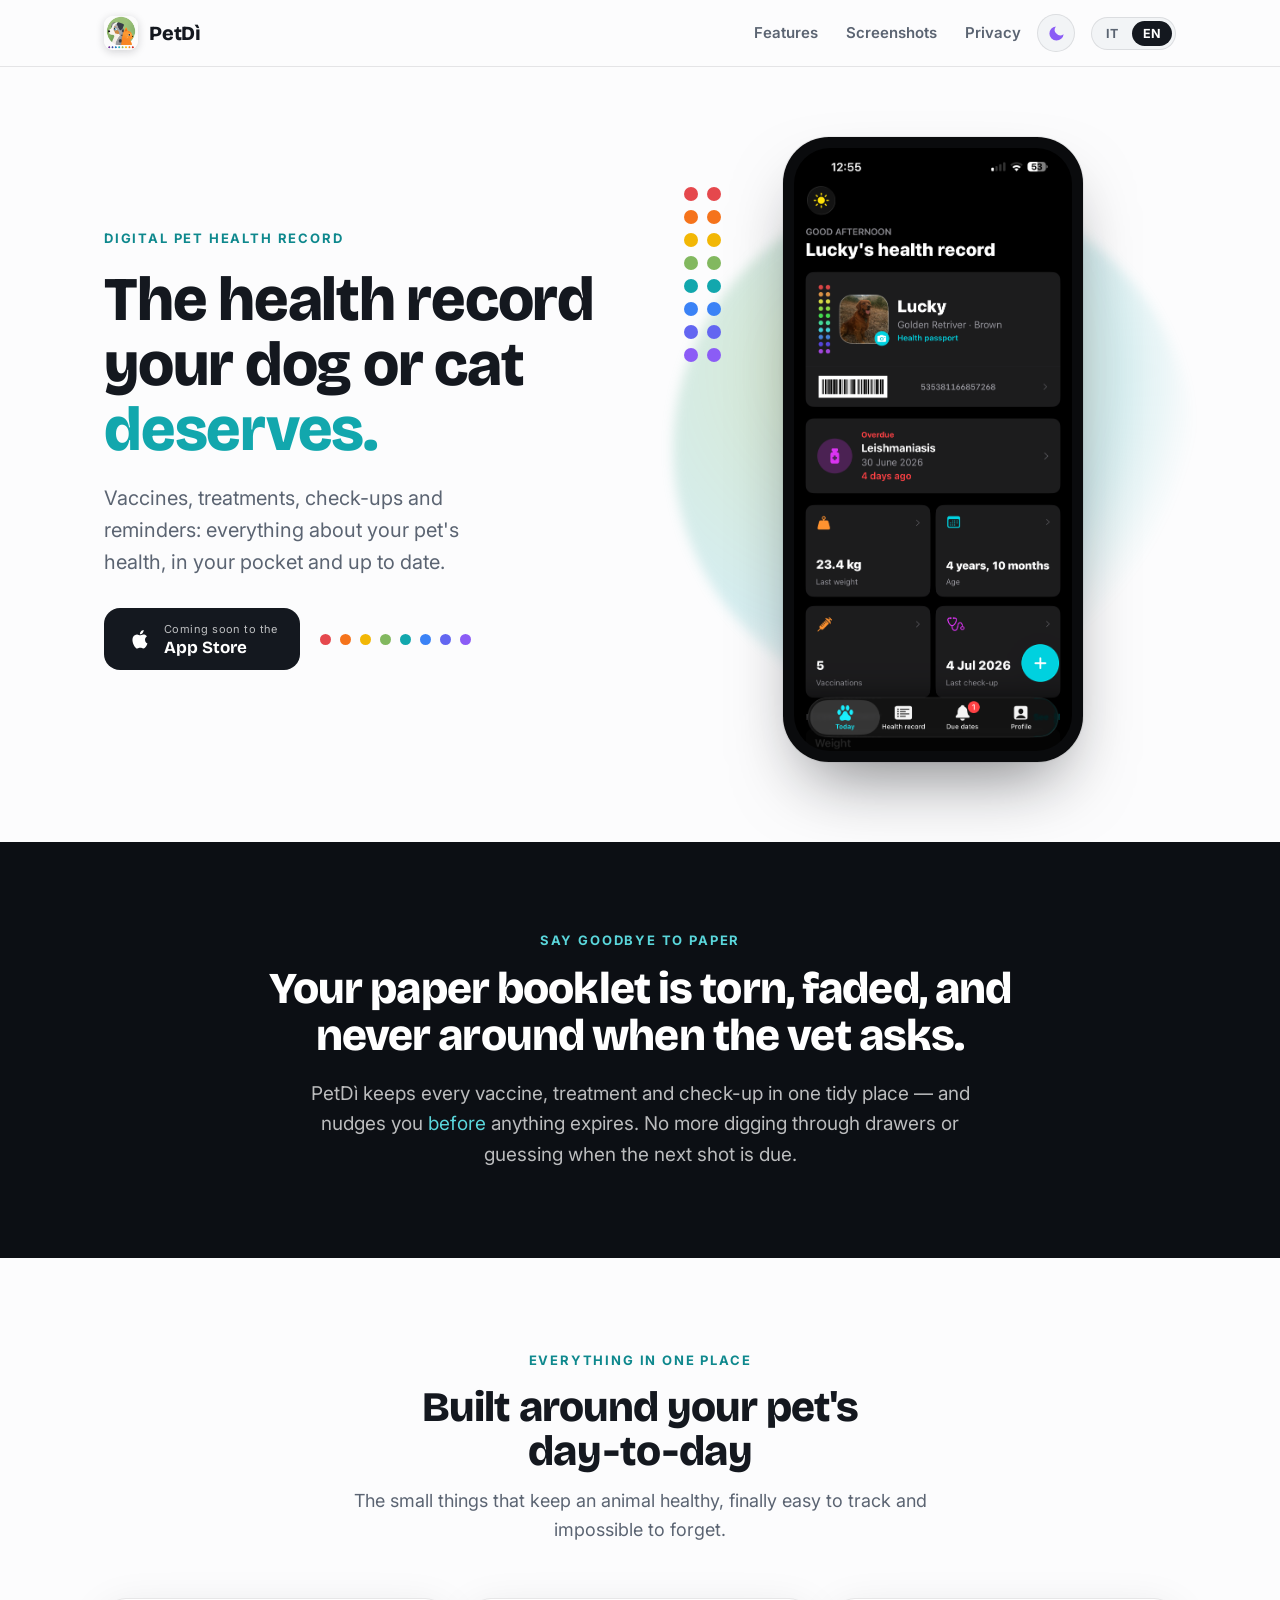
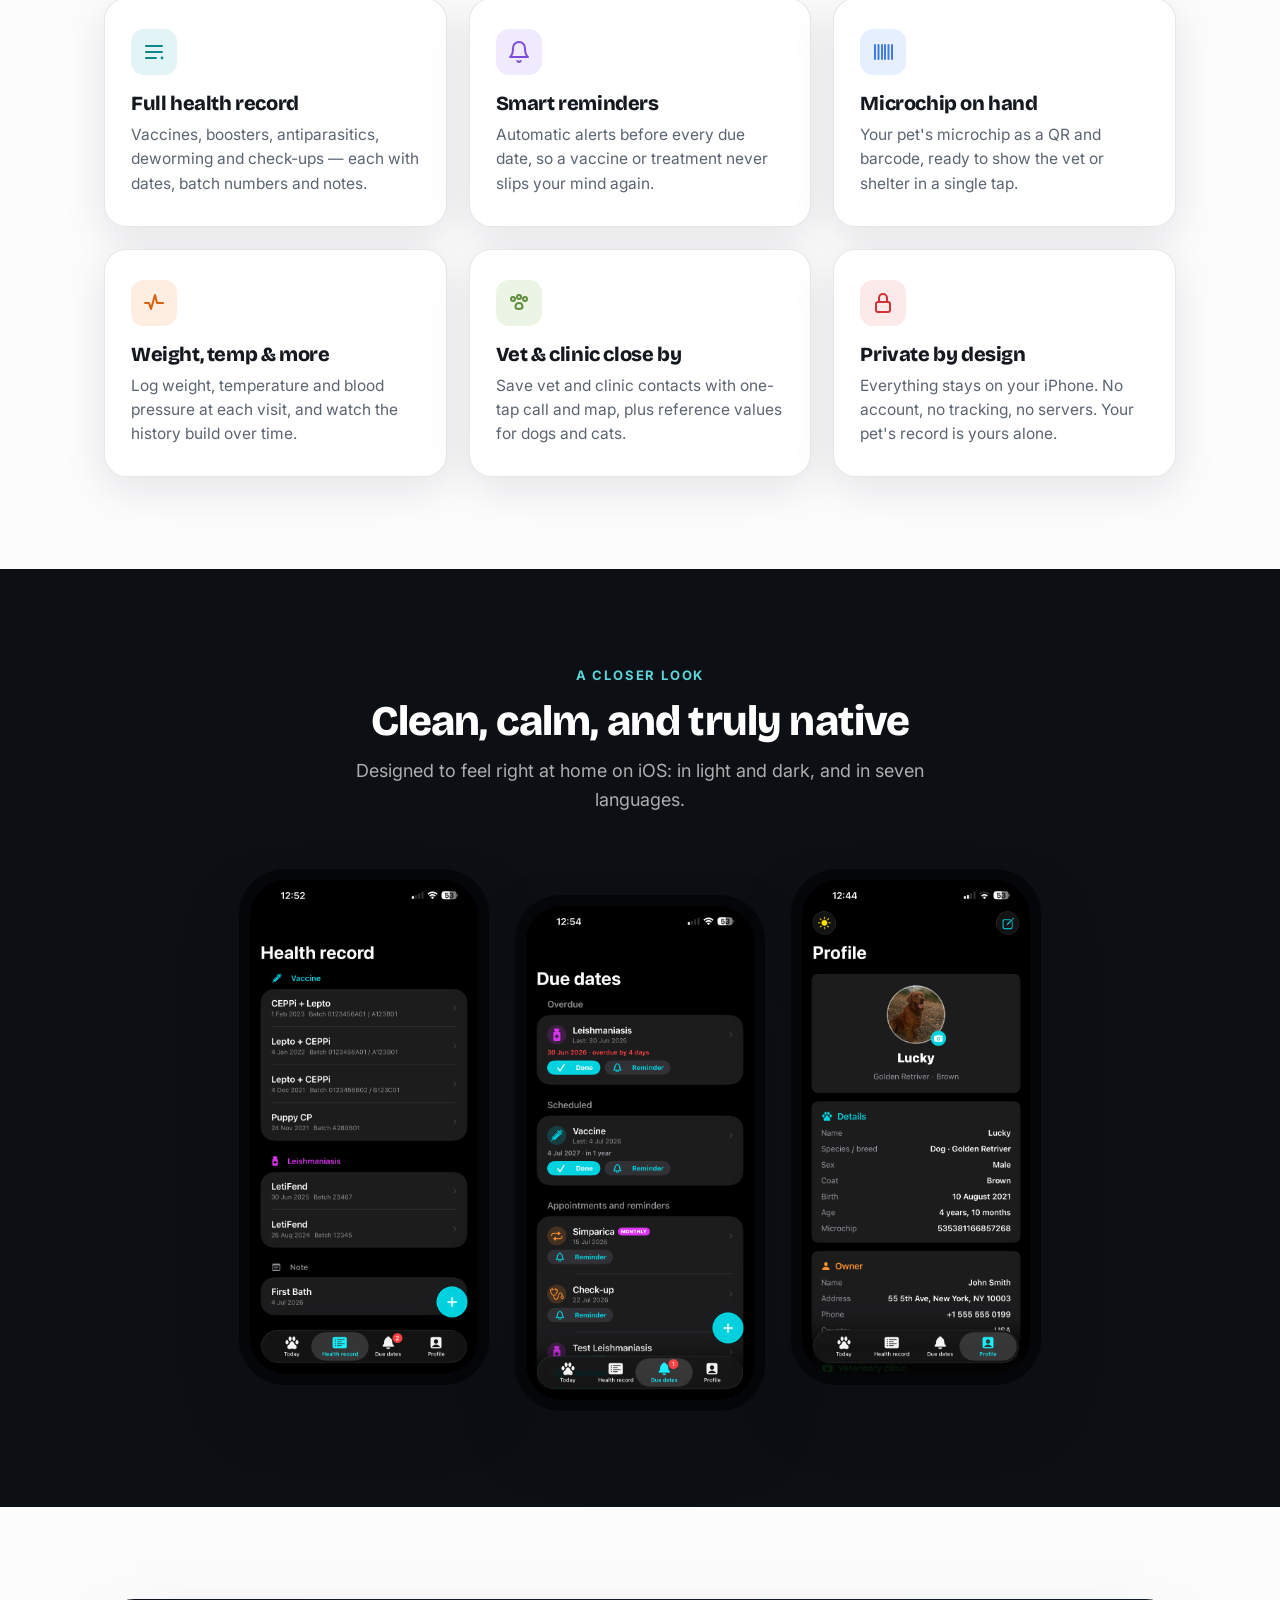
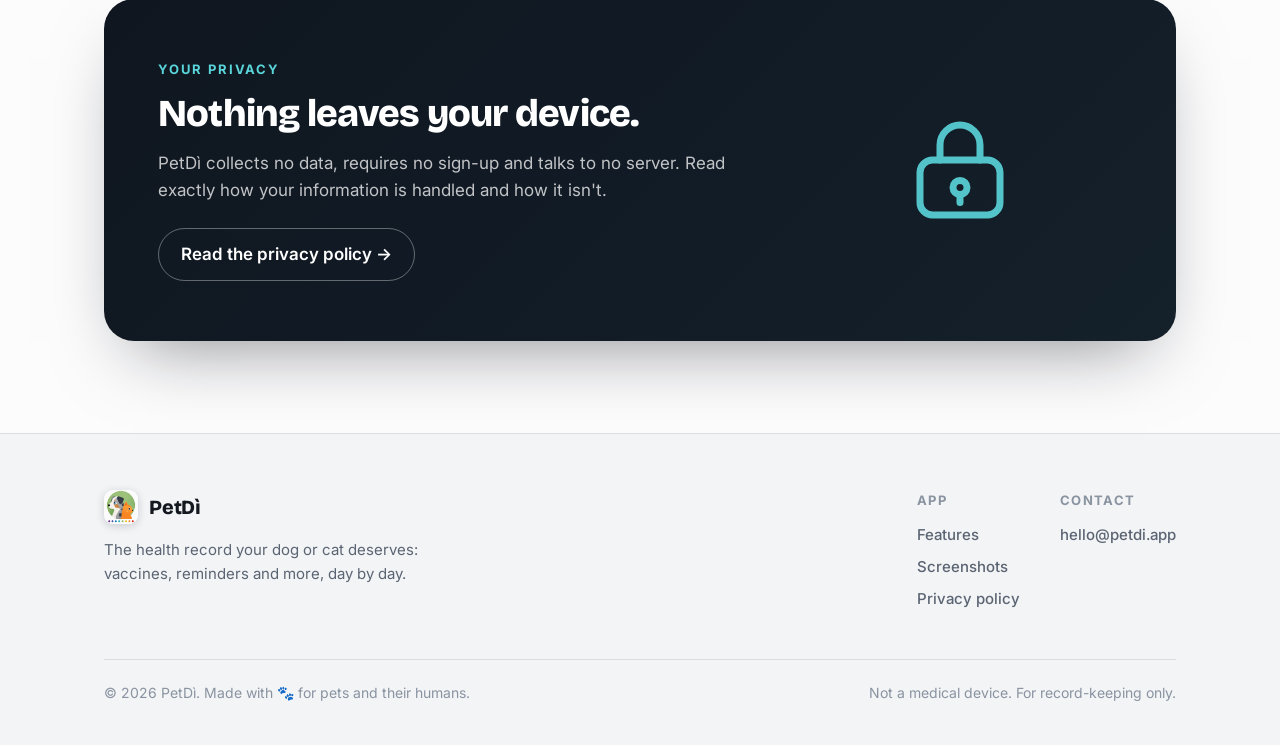
==== commit 5a7df6f7: "Update index.html" ====
--- a/index.html
+++ b/index.html
@@ -35,7 +35,7 @@
     <div class="hero-copy">
       <div class="eyebrow" data-i18n="hero.eyebrow">Digital pet health record</div>
       <h1 data-i18n="hero.h1">The health record your dog or cat <span class="tint">deserves.</span></h1>
-      <p class="lead" data-i18n="hero.lead">Vaccines, treatments, check-ups and reminders — everything about your pet's health, in your pocket and up to date.</p>
+      <p class="lead" data-i18n="hero.lead">Vaccines, treatments, check-ups and reminders: everything about your pet's health, in your pocket and up to date.</p>
       <div class="hero-cta">
         <a class="store-badge" href="#look">
           <svg viewBox="0 0 24 24" width="26" height="26" fill="currentColor"><path d="M17.543 12.75c-.024-2.148 1.757-3.178 1.838-3.229-1.001-1.465-2.559-1.665-3.115-1.688-1.327-.134-2.588.781-3.261.781-.669 0-1.708-.761-2.808-.741-1.446.021-2.78.84-3.523 2.134-1.502 2.606-.384 6.459 1.078 8.573.714 1.035 1.565 2.196 2.681 2.155 1.076-.043 1.483-.696 2.783-.696 1.299 0 1.666.696 2.805.675 1.157-.02 1.891-1.055 2.601-2.093.818-1.199 1.156-2.361 1.176-2.421-.026-.012-2.258-.867-2.281-3.438zM15.4 6.505c.593-.719.993-1.717.884-2.71-.854.035-1.888.569-2.501 1.287-.55.637-1.031 1.653-.902 2.627.953.074 1.926-.485 2.519-1.204z"/></svg>
@@ -55,8 +55,8 @@
 <section class="pitch">
   <div class="wrap">
     <div class="eyebrow" data-i18n="pitch.eyebrow">Say goodbye to paper</div>
-    <h2 data-i18n="pitch.h2">Your paper booklet is torn, faded, and never around when the vet asks.</h2>
-    <p data-i18n="pitch.p">PetDì keeps every vaccine, treatment and check-up in one tidy place — and nudges you <span class="tint">before</span> anything expires. No more digging through drawers or guessing when the next shot is due.</p>
+    <h2 data-i18n="pitch.h2">Is your paper booklet torn, faded, and never around when the vet asks?</h2>
+    <p data-i18n="pitch.p">PetDì keeps every vaccine, treatment and check-up in one tidy place and nudges you <span class="tint">before</span> anything expires. No more digging through drawers or guessing when the next shot is due.</p>
   </div>
 </section>
 
@@ -71,7 +71,7 @@
       <div class="card">
         <div class="ic teal"><svg viewBox="0 0 24 24" fill="none" stroke="currentColor" stroke-width="2" stroke-linecap="round" stroke-linejoin="round"><path d="M4 6h16M4 12h16M4 18h10"/><circle cx="20" cy="18" r="1.4" fill="currentColor" stroke="none"/></svg></div>
         <h3 data-i18n="f1.h">Full health record</h3>
-        <p data-i18n="f1.p">Vaccines, boosters, antiparasitics, deworming and check-ups — each with dates, batch numbers and notes.</p>
+        <p data-i18n="f1.p">Vaccines, boosters, antiparasitics, deworming and check-ups: each with dates, batch numbers and notes.</p>
       </div>
       <div class="card">
         <div class="ic violet"><svg viewBox="0 0 24 24" fill="none" stroke="currentColor" stroke-width="2" stroke-linecap="round" stroke-linejoin="round"><path d="M18 8a6 6 0 0 0-12 0c0 7-3 9-3 9h18s-3-2-3-9"/><path d="M13.7 21a2 2 0 0 1-3.4 0"/></svg></div>
@@ -107,7 +107,7 @@
     <div class="section-head">
       <div class="eyebrow" data-i18n="show.eyebrow">A closer look</div>
       <h2 data-i18n="show.h2">Clean, calm, and truly native</h2>
-      <p data-i18n="show.p">Designed to feel right at home on iOS — in light and dark, and in seven languages.</p>
+      <p data-i18n="show.p">Designed to feel right at home on iOS: in light and dark, and in seven languages.</p>
     </div>
     <div class="shots">
       <div class="phone lift"><img src="assets/record.jpg" alt="Health record"></div>
@@ -123,7 +123,7 @@
       <div>
         <div class="eyebrow" data-i18n="priv.eyebrow">Your privacy</div>
         <h2 data-i18n="priv.h2">Nothing leaves your device.</h2>
-        <p data-i18n="priv.p">PetDì collects no data, requires no sign-up and talks to no server. Read exactly how your information is handled — and how it isn't.</p>
+        <p data-i18n="priv.p">PetDì collects no data, requires no sign-up and talks to no server. Read exactly how your information is handled and how it isn't.</p>
         <a class="btn-ghost" href="privacy.html" data-i18n="priv.btn">Read the privacy policy →</a>
       </div>
       <div class="pb-lock">
@@ -138,7 +138,7 @@
     <div class="foot">
       <div>
         <a class="brand" href="#top"><img src="assets/icon-light.png" alt="PetDì icon">PetDì</a>
-        <p data-i18n="foot.tagline">The health record your dog or cat deserves — vaccines, reminders and more, day by day.</p>
+        <p data-i18n="foot.tagline">The health record your dog or cat deserves: vaccines, reminders and more, day by day.</p>
       </div>
       <div class="foot-links">
         <div>
@@ -166,7 +166,7 @@
     "nav.features":"Features","nav.shots":"Screenshots","nav.privacy":"Privacy",
     "hero.eyebrow":"Digital pet health record",
     "hero.h1":"The health record your dog or cat <span class=\"tint\">deserves.</span>",
-    "hero.lead":"Vaccines, treatments, check-ups and reminders — everything about your pet's health, in your pocket and up to date.",
+    "hero.lead":"Vaccines, treatments, check-ups and reminders: everything about your pet's health, in your pocket and up to date.",
     "hero.badge_small":"Coming soon to the","hero.badge_big":"App Store",
     "pitch.eyebrow":"Say goodbye to paper",
     "pitch.h2":"Your paper booklet is torn, faded, and never around when the vet asks.",
@@ -180,11 +180,11 @@
     "f5.h":"Vet &amp; clinic close by","f5.p":"Save vet and clinic contacts with one-tap call and map, plus reference values for dogs and cats.",
     "f6.h":"Private by design","f6.p":"Everything stays on your iPhone. No account, no tracking, no servers. Your pet's record is yours alone.",
     "show.eyebrow":"A closer look","show.h2":"Clean, calm, and truly native",
-    "show.p":"Designed to feel right at home on iOS — in light and dark, and in seven languages.",
+    "show.p":"Designed to feel right at home on iOS: in light and dark, and in seven languages.",
     "priv.eyebrow":"Your privacy","priv.h2":"Nothing leaves your device.",
-    "priv.p":"PetDì collects no data, requires no sign-up and talks to no server. Read exactly how your information is handled — and how it isn't.",
+    "priv.p":"PetDì collects no data, requires no sign-up and talks to no server. Read exactly how your information is handled and how it isn't.",
     "priv.btn":"Read the privacy policy →",
-    "foot.tagline":"The health record your dog or cat deserves — vaccines, reminders and more, day by day.",
+    "foot.tagline":"The health record your dog or cat deserves: vaccines, reminders and more, day by day.",
     "foot.app":"App","foot.features":"Features","foot.shots":"Screenshots","foot.privacy":"Privacy policy","foot.contact":"Contact",
     "foot.copy":"© 2026 PetDì. Made with 🐾 for pets and their humans.","foot.note":"Not a medical device. For record-keeping only."
   },
@@ -192,25 +192,25 @@
     "nav.features":"Funzioni","nav.shots":"Schermate","nav.privacy":"Privacy",
     "hero.eyebrow":"Libretto sanitario digitale",
     "hero.h1":"Il libretto che il tuo cane o gatto <span class=\"tint\">merita.</span>",
-    "hero.lead":"Vaccini, trattamenti, controlli e promemoria — tutta la salute del tuo animale, in tasca e sempre aggiornata.",
+    "hero.lead":"Vaccini, trattamenti, controlli e promemoria: tutta la salute del tuo animale, in tasca e sempre aggiornata.",
     "hero.badge_small":"Presto su","hero.badge_big":"App Store",
     "pitch.eyebrow":"Addio alla carta",
-    "pitch.h2":"Il tuo libretto di carta è strappato, sbiadito e non si trova mai quando serve.",
-    "pitch.p":"PetDì tiene ogni vaccino, trattamento e controllo in un unico posto ordinato — e ti avvisa <span class=\"tint\">prima</span> che scada qualcosa. Basta frugare nei cassetti o tirare a indovinare quando tocca il prossimo richiamo.",
+    "pitch.h2":"Il tuo libretto di carta è strappato, sbiadito e non si trova mai quando serve?",
+    "pitch.p":"PetDì tiene ogni vaccino, trattamento e controllo in un unico posto ordinato e ti avvisa <span class=\"tint\">prima</span> che scada qualcosa. Basta frugare nei cassetti o tirare a indovinare quando tocca il prossimo richiamo.",
     "feat.eyebrow":"Tutto in un unico posto","feat.h2":"Pensato per la vita quotidiana del tuo pet",
     "feat.p":"Le piccole cose che tengono in salute un animale, finalmente facili da segnare e impossibili da dimenticare.",
-    "f1.h":"Libretto completo","f1.p":"Vaccini, richiami, antiparassitari, sverminazioni e controlli — ognuno con date, numeri di lotto e note.",
+    "f1.h":"Libretto completo","f1.p":"Vaccini, richiami, antiparassitari, sverminazioni e controlli: ognuno con date, numeri di lotto e note.",
     "f2.h":"Promemoria intelligenti","f2.p":"Avvisi automatici prima di ogni scadenza, così un vaccino o un trattamento non ti sfugge più.",
     "f3.h":"Microchip a portata","f3.p":"Il microchip del tuo animale come QR e codice a barre, pronto da mostrare al veterinario o al canile con un tocco.",
     "f4.h":"Peso, temperatura e altro","f4.p":"Registra peso, temperatura e pressione a ogni visita e guarda crescere lo storico nel tempo.",
     "f5.h":"Veterinario e ambulatorio vicini","f5.p":"Salva i contatti di veterinario e ambulatorio con chiamata e mappa, più i valori di riferimento per cani e gatti.",
     "f6.h":"Privato per natura","f6.p":"Tutto resta sul tuo iPhone. Nessun account, nessun tracciamento, nessun server. Il libretto del tuo animale è solo tuo.",
     "show.eyebrow":"Uno sguardo più da vicino","show.h2":"Pulita, essenziale e davvero nativa",
-    "show.p":"Progettata per sentirsi a casa su iOS — in chiaro e scuro, e in sette lingue.",
+    "show.p":"Progettata per sentirsi a casa su iOS: in chiaro e scuro, e in sette lingue.",
     "priv.eyebrow":"La tua privacy","priv.h2":"Niente lascia il tuo dispositivo.",
-    "priv.p":"PetDì non raccoglie dati, non richiede registrazione e non comunica con alcun server. Leggi esattamente come vengono trattate le tue informazioni — e come non lo sono.",
+    "priv.p":"PetDì non raccoglie dati, non richiede registrazione e non comunica con alcun server. Leggi esattamente come vengono trattate le tue informazioni e come non lo sono.",
     "priv.btn":"Leggi l'informativa privacy →",
-    "foot.tagline":"Il libretto che il tuo cane o gatto merita — vaccini, promemoria e altro, giorno per giorno.",
+    "foot.tagline":"Il libretto che il tuo cane o gatto merita: vaccini, promemoria e altro, giorno per giorno.",
     "foot.app":"App","foot.features":"Funzioni","foot.shots":"Schermate","foot.privacy":"Informativa privacy","foot.contact":"Contatti",
     "foot.copy":"© 2026 PetDì. Fatto con 🐾 per gli animali e i loro umani.","foot.note":"Non è un dispositivo medico. Solo per l'archiviazione dei dati."
   }
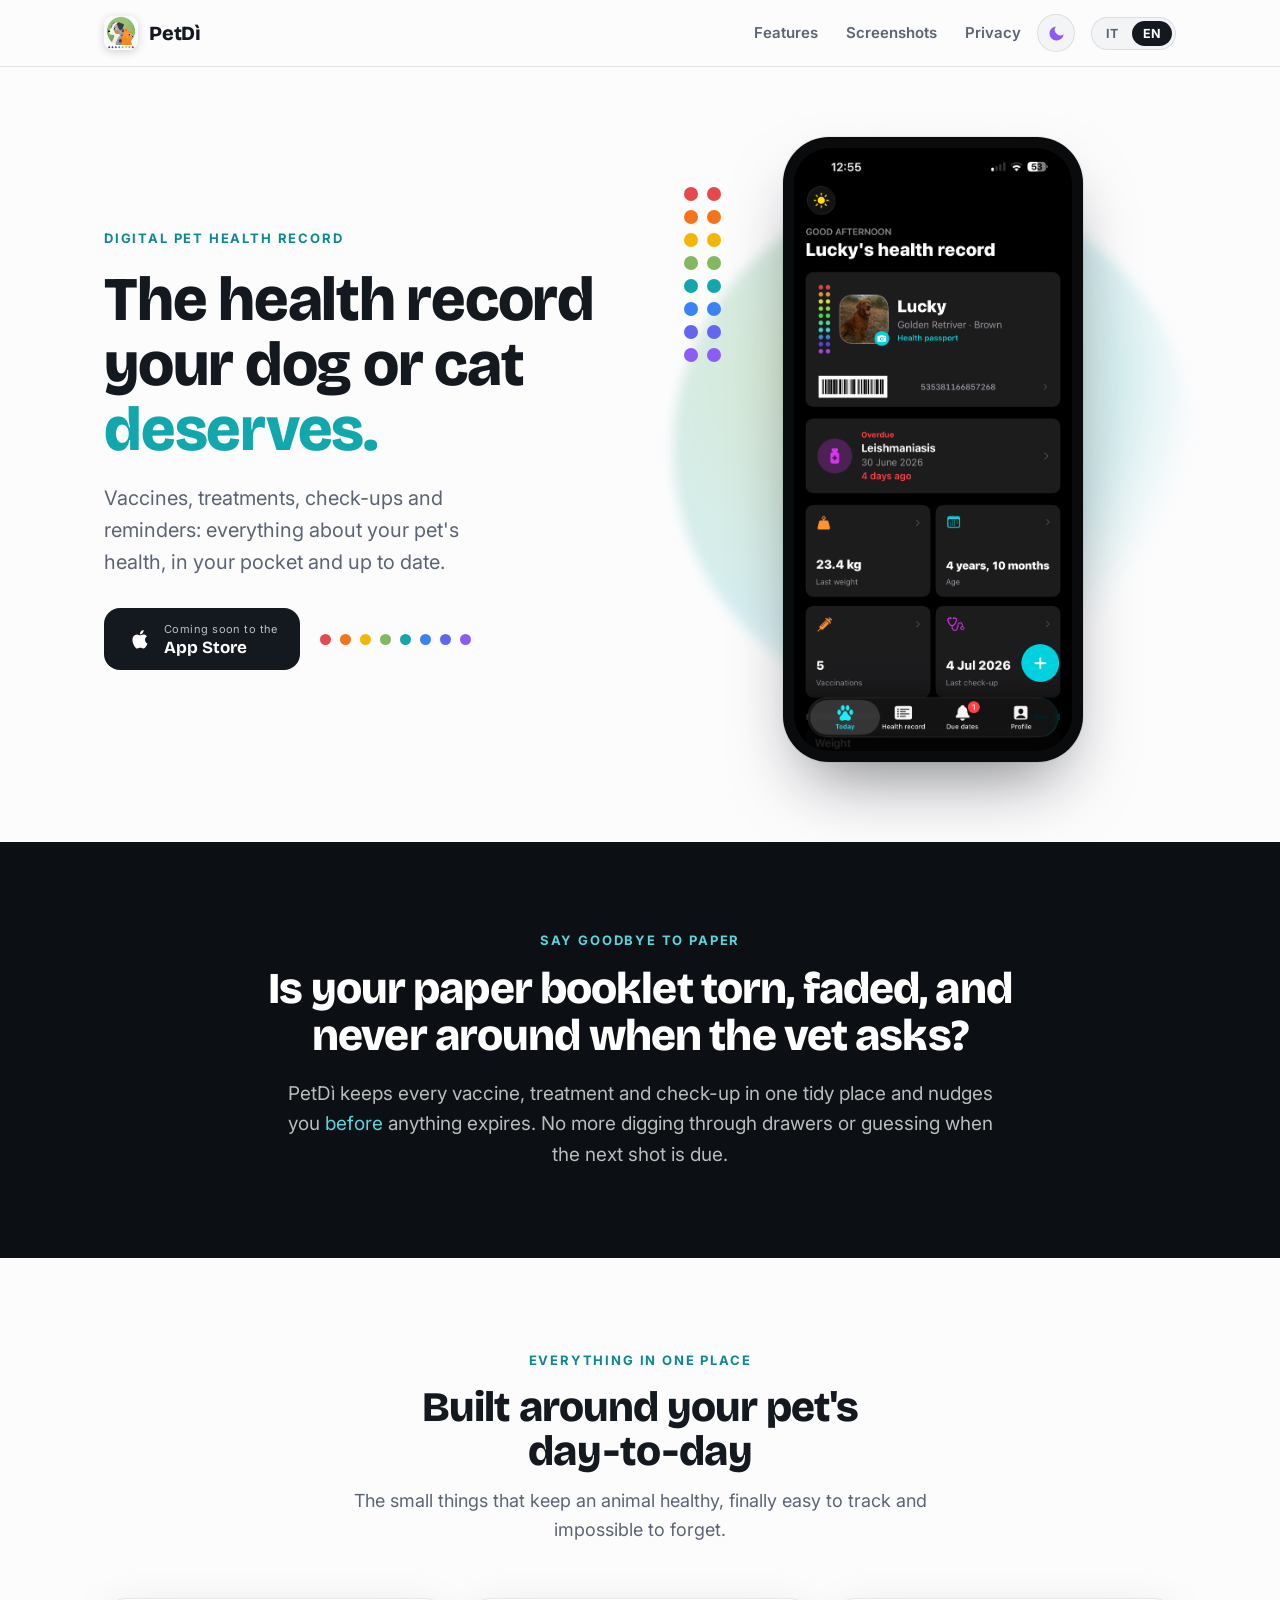
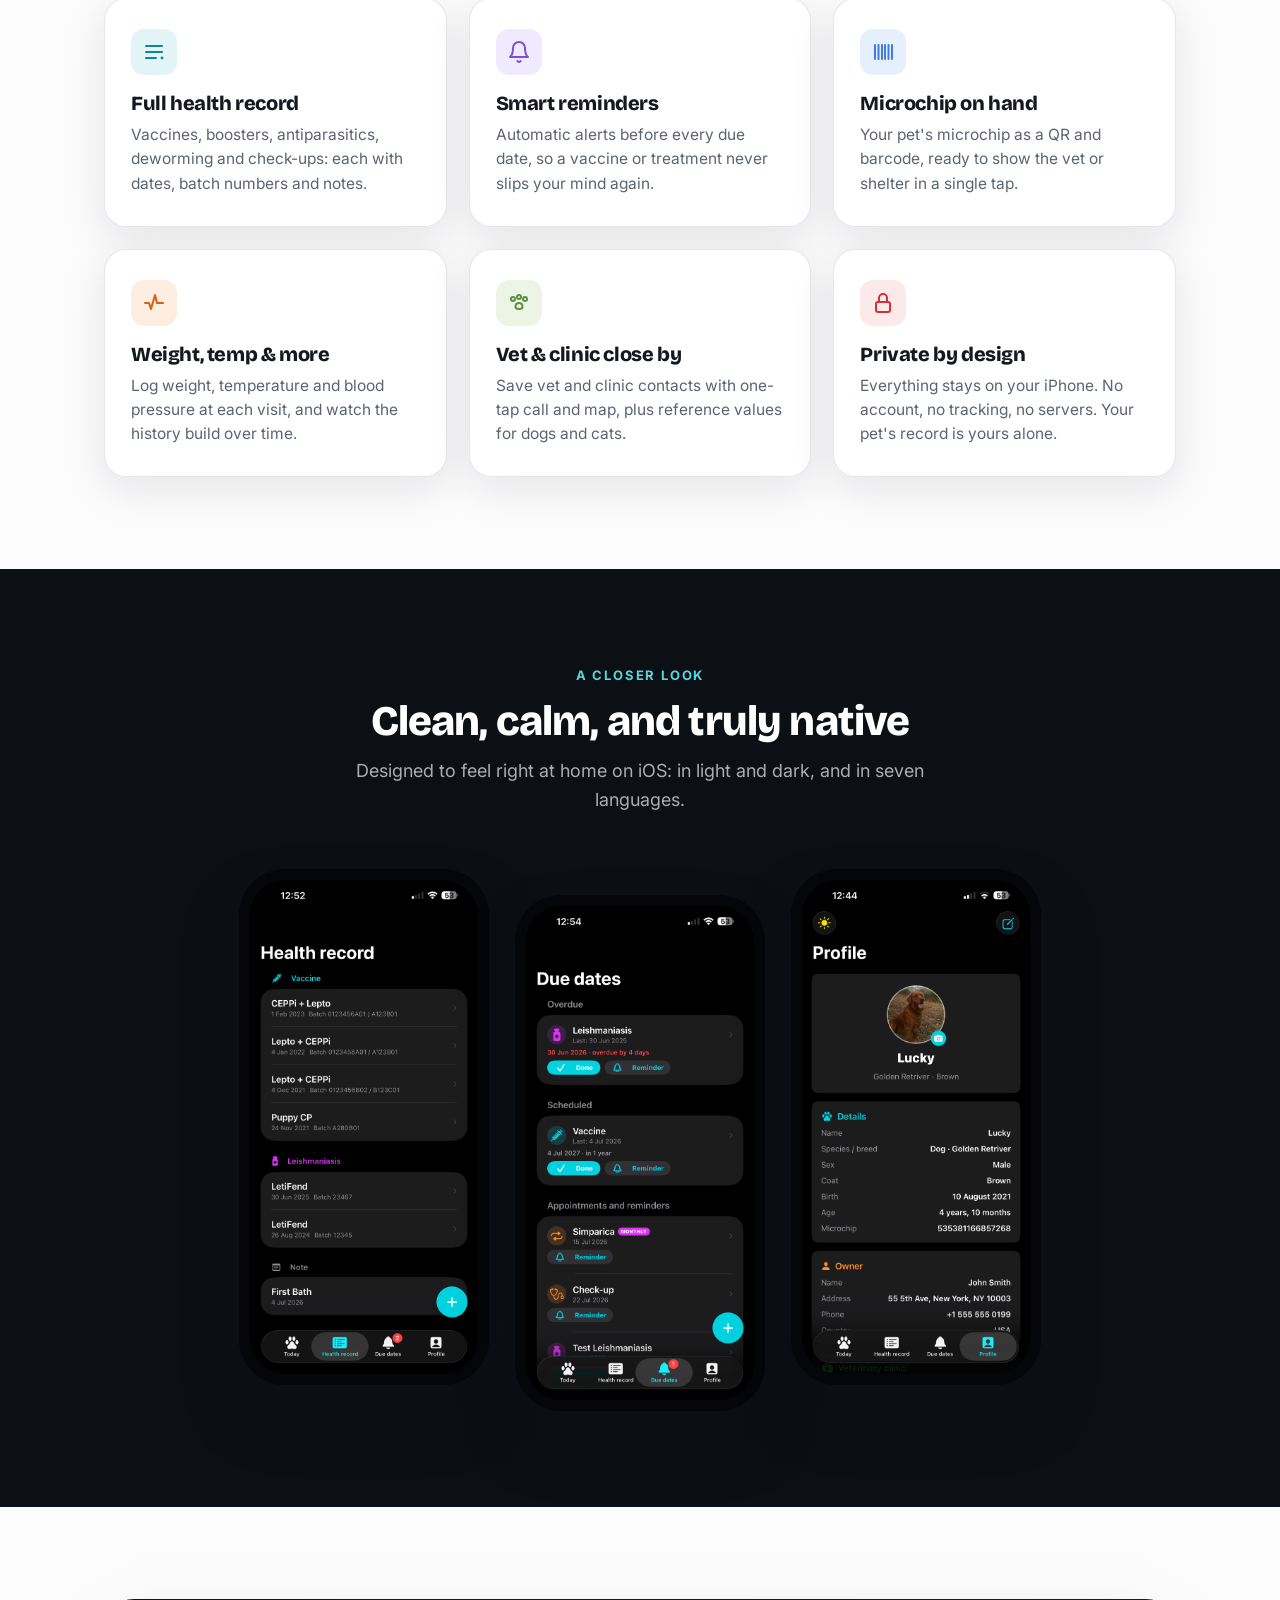
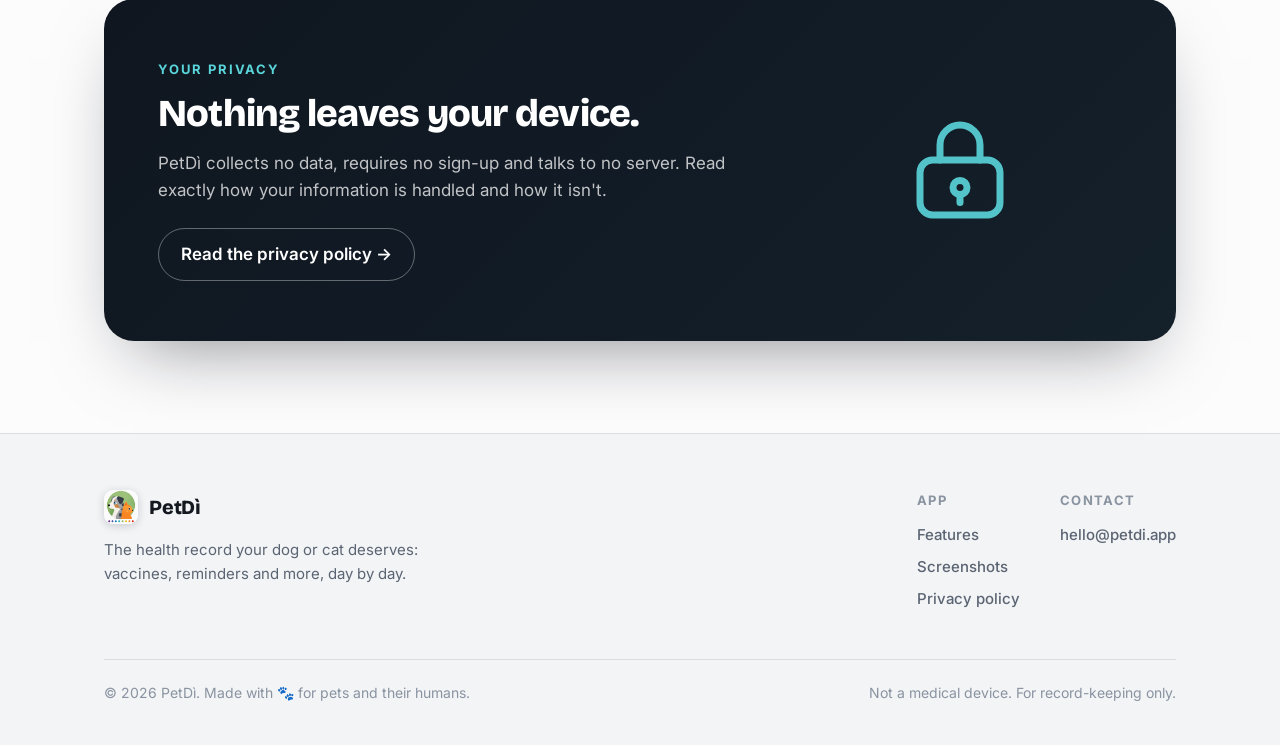
==== commit b9230025: "Update index.html" ====
--- a/index.html
+++ b/index.html
@@ -169,11 +169,11 @@
     "hero.lead":"Vaccines, treatments, check-ups and reminders: everything about your pet's health, in your pocket and up to date.",
     "hero.badge_small":"Coming soon to the","hero.badge_big":"App Store",
     "pitch.eyebrow":"Say goodbye to paper",
-    "pitch.h2":"Your paper booklet is torn, faded, and never around when the vet asks.",
-    "pitch.p":"PetDì keeps every vaccine, treatment and check-up in one tidy place — and nudges you <span class=\"tint\">before</span> anything expires. No more digging through drawers or guessing when the next shot is due.",
+    "pitch.h2":"Is your paper booklet torn, faded, and never around when the vet asks?",
+    "pitch.p":"PetDì keeps every vaccine, treatment and check-up in one tidy place and nudges you <span class=\"tint\">before</span> anything expires. No more digging through drawers or guessing when the next shot is due.",
     "feat.eyebrow":"Everything in one place","feat.h2":"Built around your pet's day&#8209;to&#8209;day",
     "feat.p":"The small things that keep an animal healthy, finally easy to track and impossible to forget.",
-    "f1.h":"Full health record","f1.p":"Vaccines, boosters, antiparasitics, deworming and check-ups — each with dates, batch numbers and notes.",
+    "f1.h":"Full health record","f1.p":"Vaccines, boosters, antiparasitics, deworming and check-ups: each with dates, batch numbers and notes.",
     "f2.h":"Smart reminders","f2.p":"Automatic alerts before every due date, so a vaccine or treatment never slips your mind again.",
     "f3.h":"Microchip on hand","f3.p":"Your pet's microchip as a QR and barcode, ready to show the vet or shelter in a single tap.",
     "f4.h":"Weight, temp &amp; more","f4.p":"Log weight, temperature and blood pressure at each visit, and watch the history build over time.",
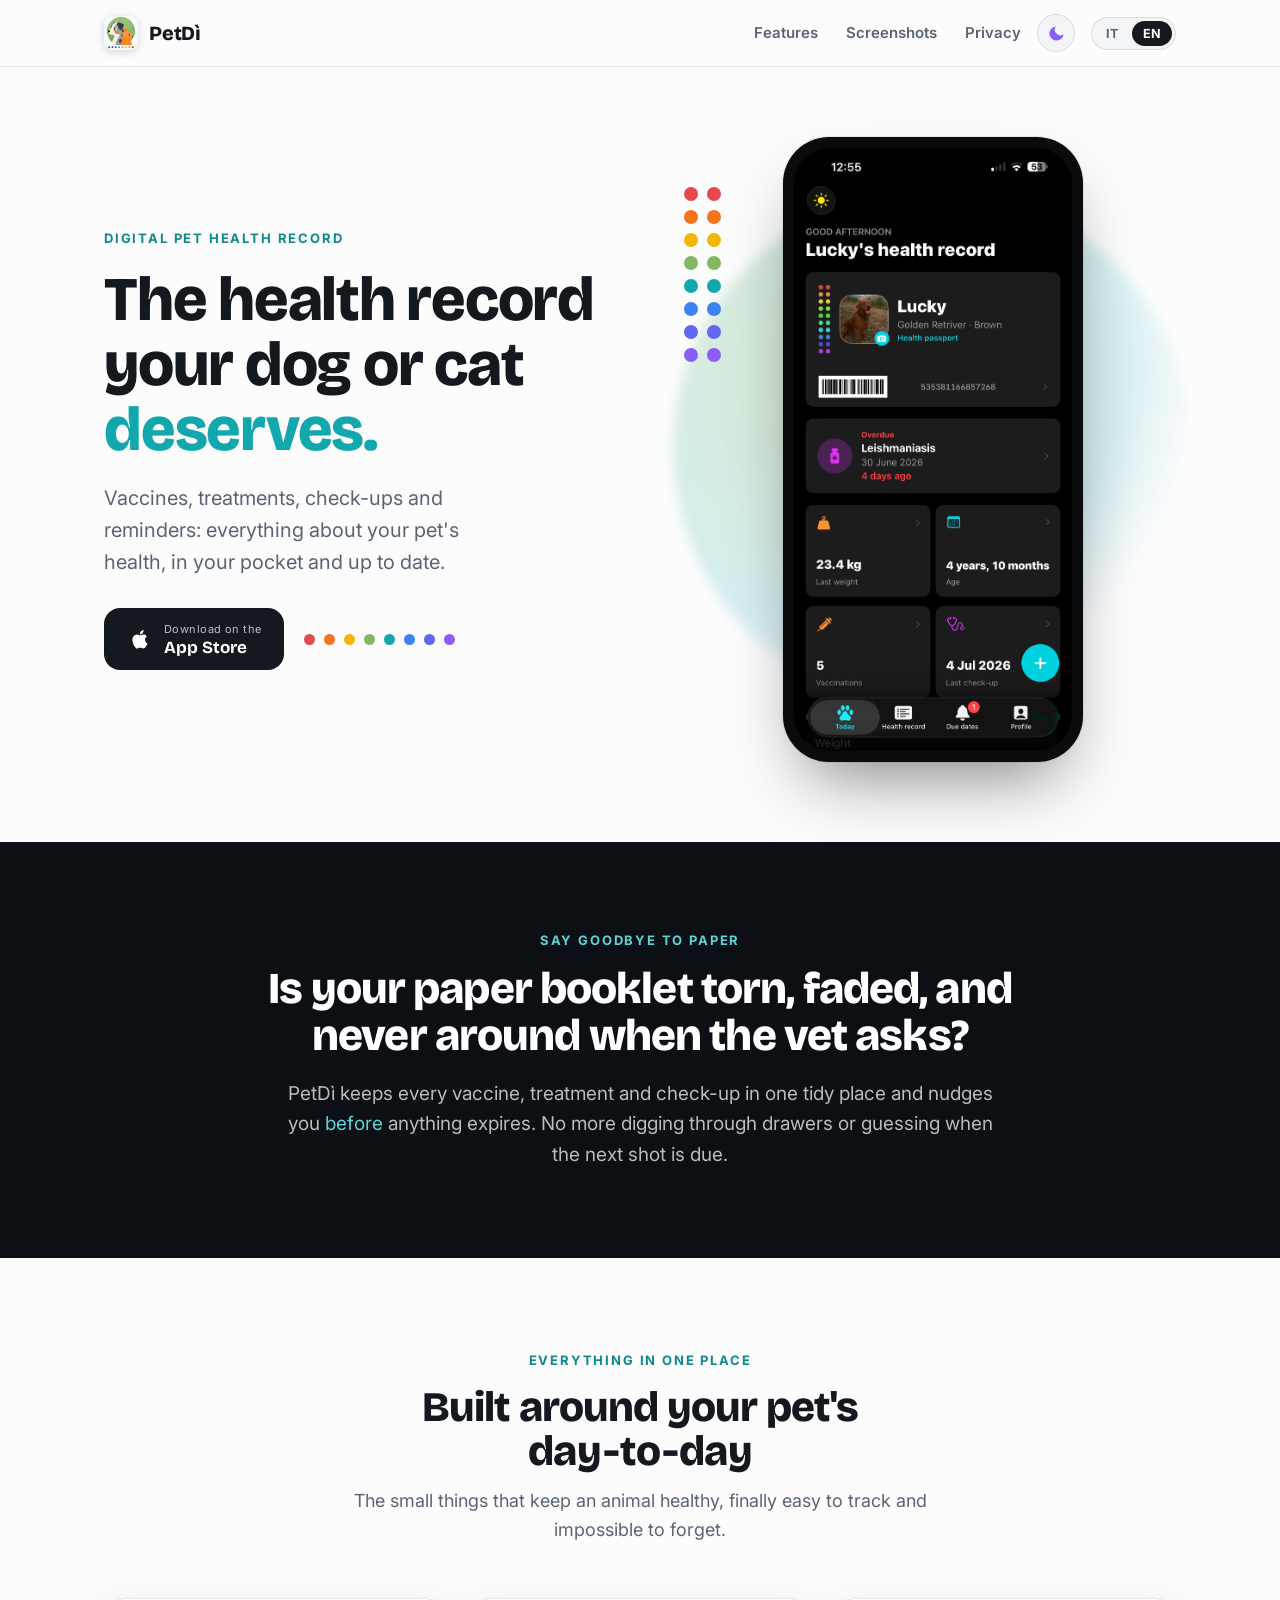
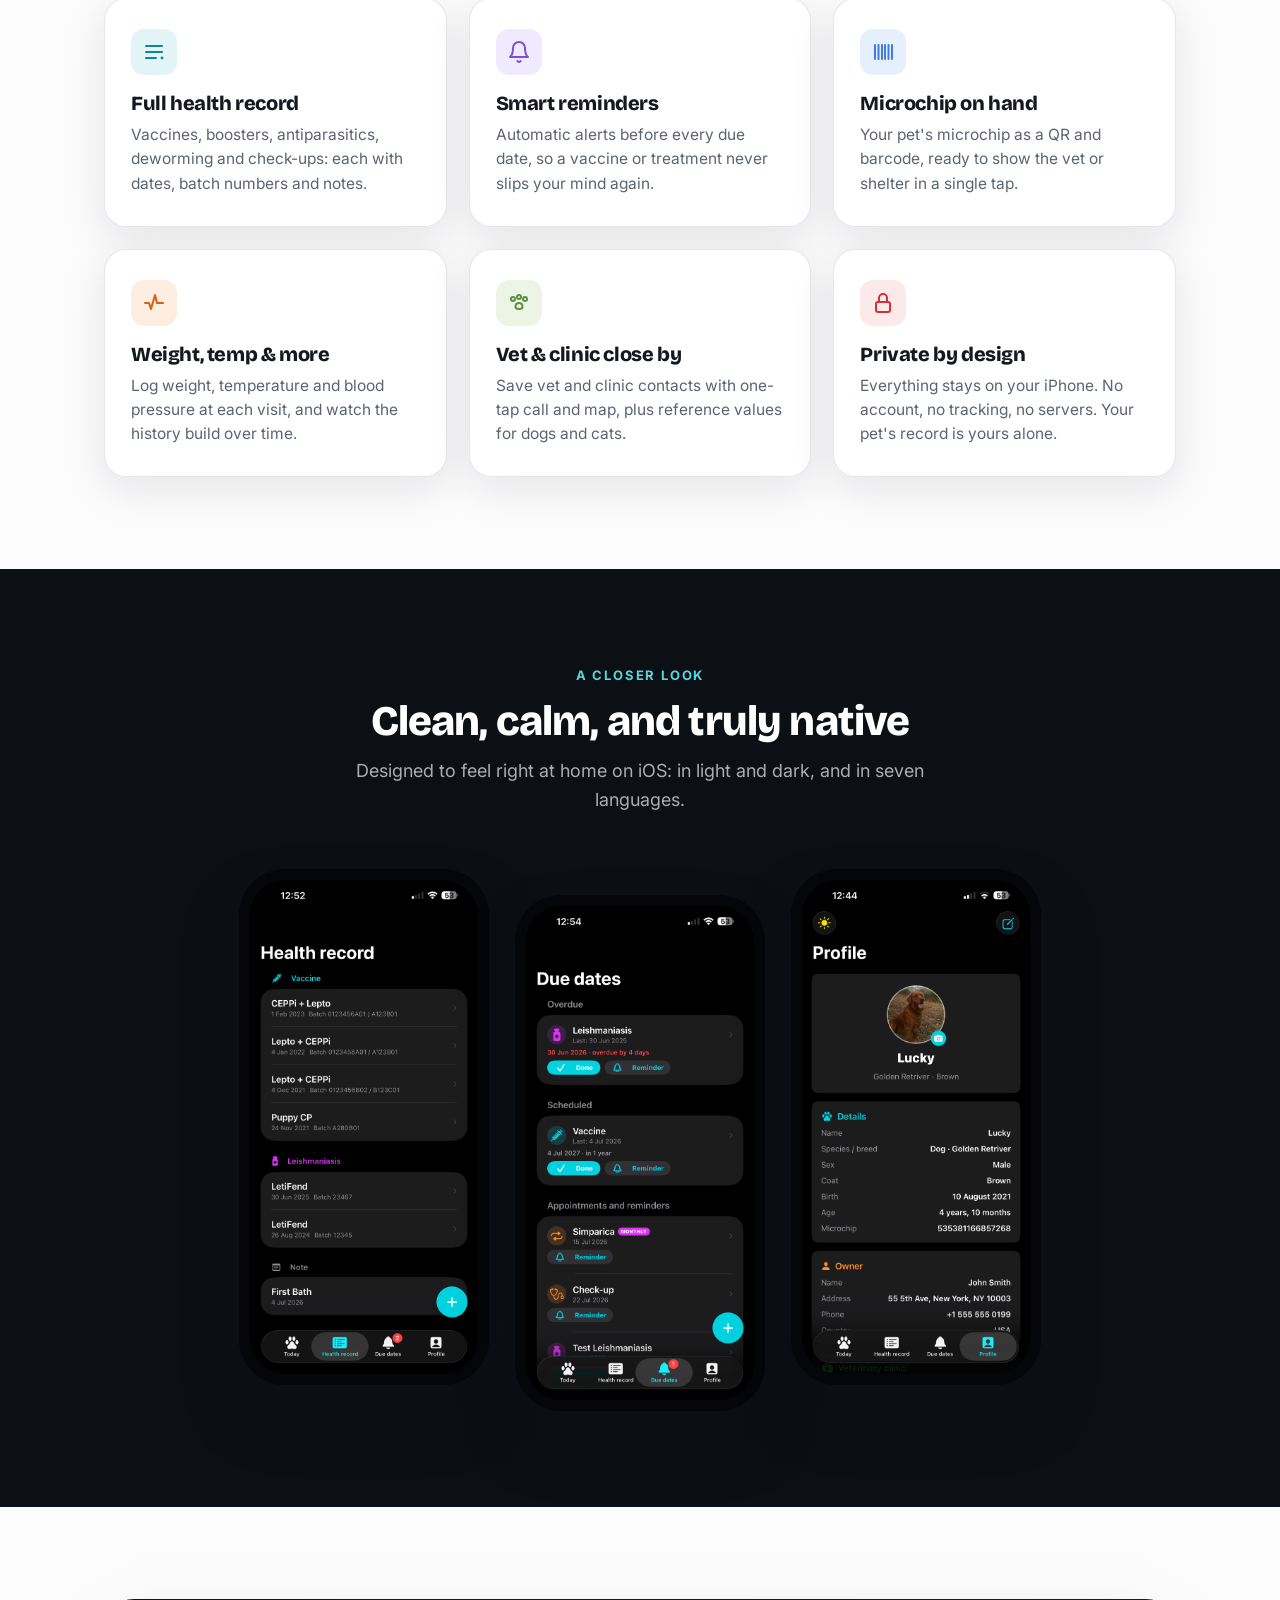
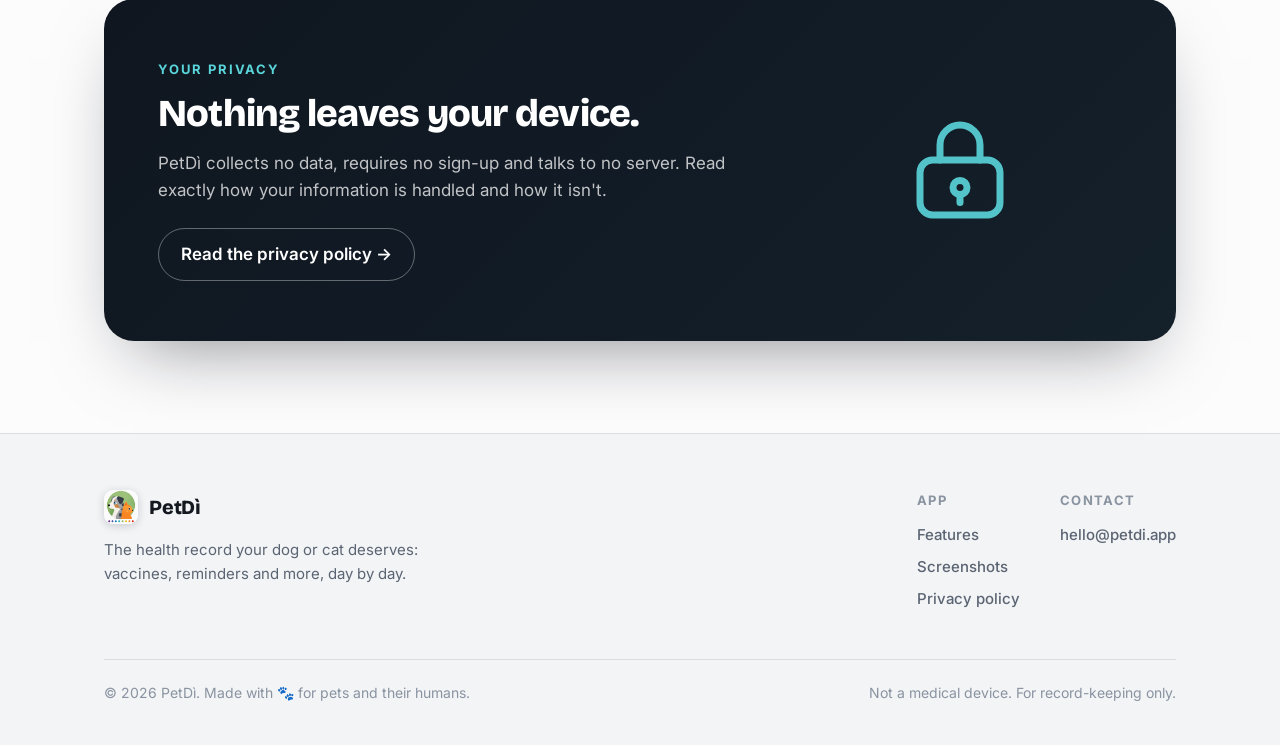
==== commit 40292d4e: "Update index.html Aggiornato badge App Store con link" ====
--- a/index.html
+++ b/index.html
@@ -37,9 +37,9 @@
       <h1 data-i18n="hero.h1">The health record your dog or cat <span class="tint">deserves.</span></h1>
       <p class="lead" data-i18n="hero.lead">Vaccines, treatments, check-ups and reminders: everything about your pet's health, in your pocket and up to date.</p>
       <div class="hero-cta">
-        <a class="store-badge" href="#look">
+        <a class="store-badge" href="https://apps.apple.com/app/petdì/id6787153236" target="_blank" rel="noopener">
           <svg viewBox="0 0 24 24" width="26" height="26" fill="currentColor"><path d="M17.543 12.75c-.024-2.148 1.757-3.178 1.838-3.229-1.001-1.465-2.559-1.665-3.115-1.688-1.327-.134-2.588.781-3.261.781-.669 0-1.708-.761-2.808-.741-1.446.021-2.78.84-3.523 2.134-1.502 2.606-.384 6.459 1.078 8.573.714 1.035 1.565 2.196 2.681 2.155 1.076-.043 1.483-.696 2.783-.696 1.299 0 1.666.696 2.805.675 1.157-.02 1.891-1.055 2.601-2.093.818-1.199 1.156-2.361 1.176-2.421-.026-.012-2.258-.867-2.281-3.438zM15.4 6.505c.593-.719.993-1.717.884-2.71-.854.035-1.888.569-2.501 1.287-.55.637-1.031 1.653-.902 2.627.953.074 1.926-.485 2.519-1.204z"/></svg>
-          <span><small data-i18n="hero.badge_small">Coming soon to the</small><b data-i18n="hero.badge_big">App Store</b></span>
+          <span><small data-i18n="hero.badge_small">Download on the</small><b data-i18n="hero.badge_big">App Store</b></span>
         </a>
         <div class="dotrow"><span></span><span></span><span></span><span></span><span></span><span></span><span></span><span></span></div>
       </div>
@@ -167,7 +167,7 @@
     "hero.eyebrow":"Digital pet health record",
     "hero.h1":"The health record your dog or cat <span class=\"tint\">deserves.</span>",
     "hero.lead":"Vaccines, treatments, check-ups and reminders: everything about your pet's health, in your pocket and up to date.",
-    "hero.badge_small":"Coming soon to the","hero.badge_big":"App Store",
+    "hero.badge_small":"Download on the","hero.badge_big":"App Store",
     "pitch.eyebrow":"Say goodbye to paper",
     "pitch.h2":"Is your paper booklet torn, faded, and never around when the vet asks?",
     "pitch.p":"PetDì keeps every vaccine, treatment and check-up in one tidy place and nudges you <span class=\"tint\">before</span> anything expires. No more digging through drawers or guessing when the next shot is due.",
@@ -193,7 +193,7 @@
     "hero.eyebrow":"Libretto sanitario digitale",
     "hero.h1":"Il libretto che il tuo cane o gatto <span class=\"tint\">merita.</span>",
     "hero.lead":"Vaccini, trattamenti, controlli e promemoria: tutta la salute del tuo animale, in tasca e sempre aggiornata.",
-    "hero.badge_small":"Presto su","hero.badge_big":"App Store",
+    "hero.badge_small":"Scarica su","hero.badge_big":"App Store",
     "pitch.eyebrow":"Addio alla carta",
     "pitch.h2":"Il tuo libretto di carta è strappato, sbiadito e non si trova mai quando serve?",
     "pitch.p":"PetDì tiene ogni vaccino, trattamento e controllo in un unico posto ordinato e ti avvisa <span class=\"tint\">prima</span> che scada qualcosa. Basta frugare nei cassetti o tirare a indovinare quando tocca il prossimo richiamo.",
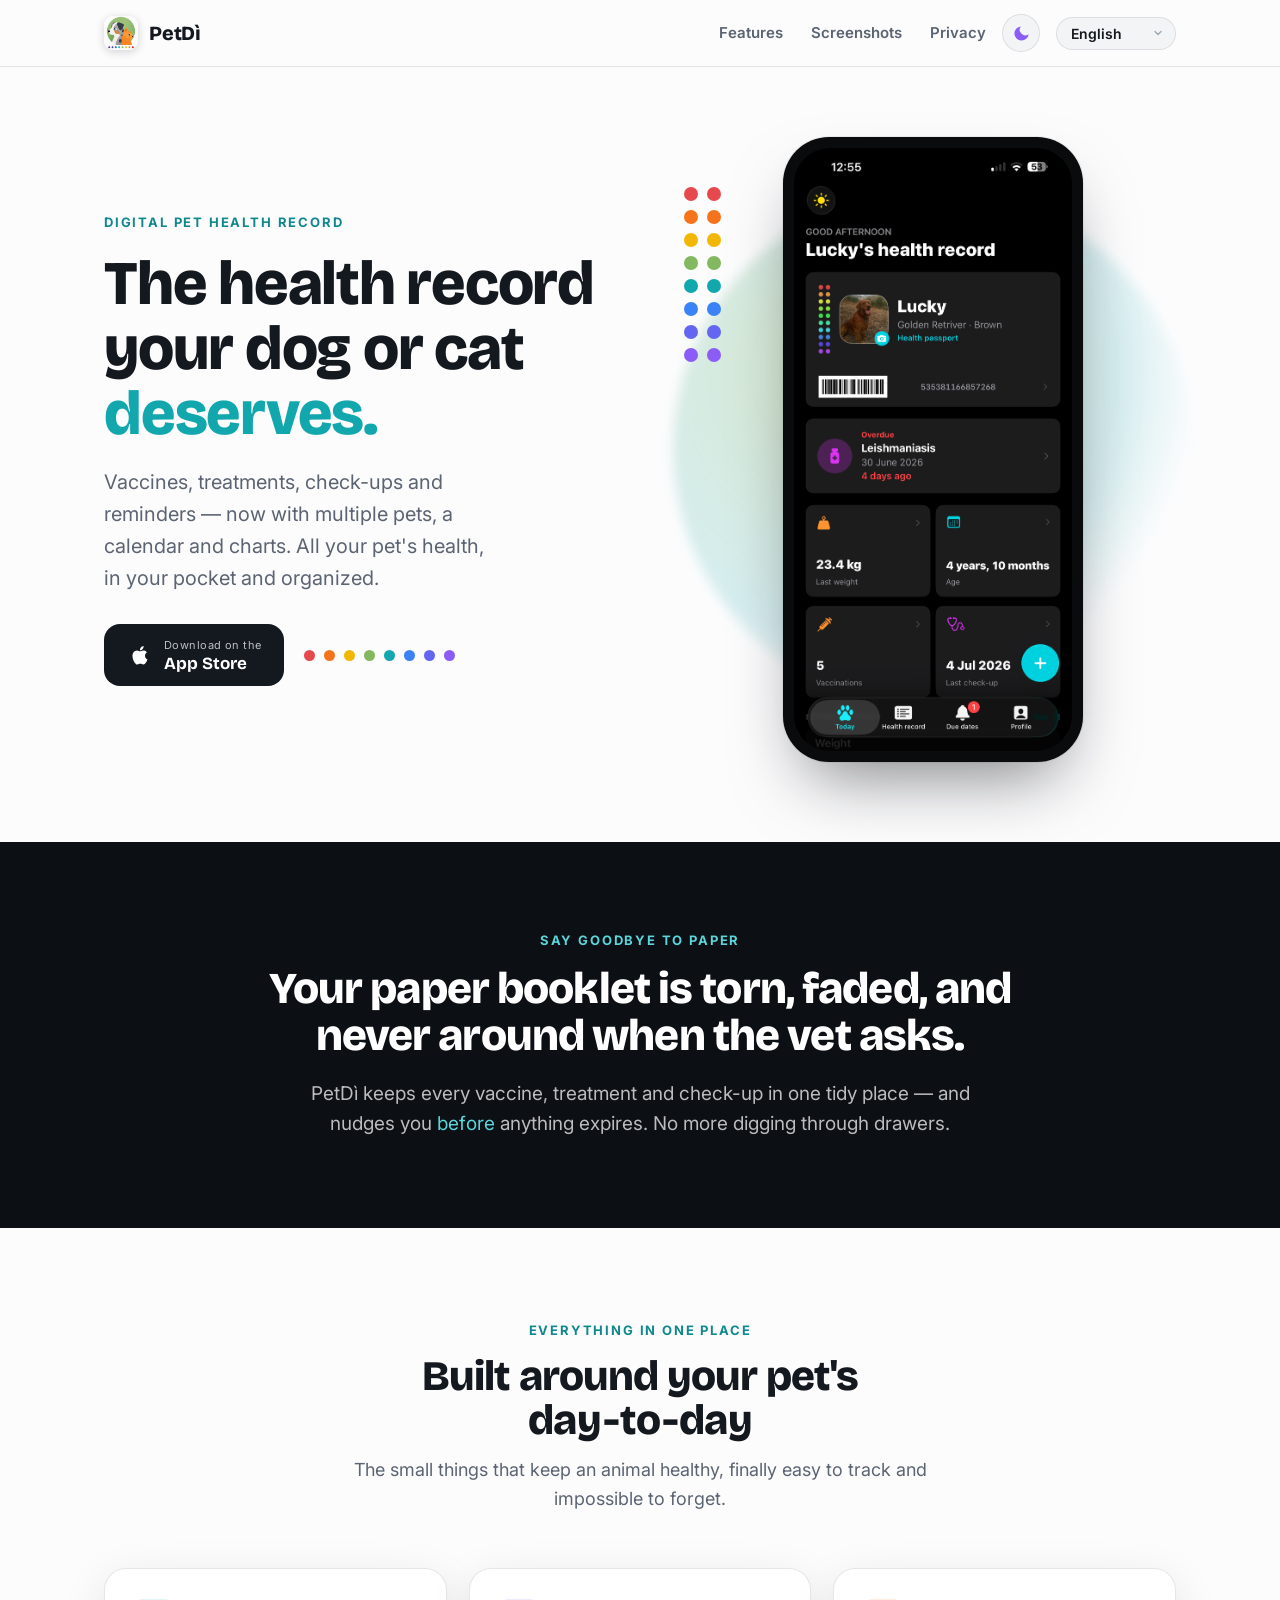
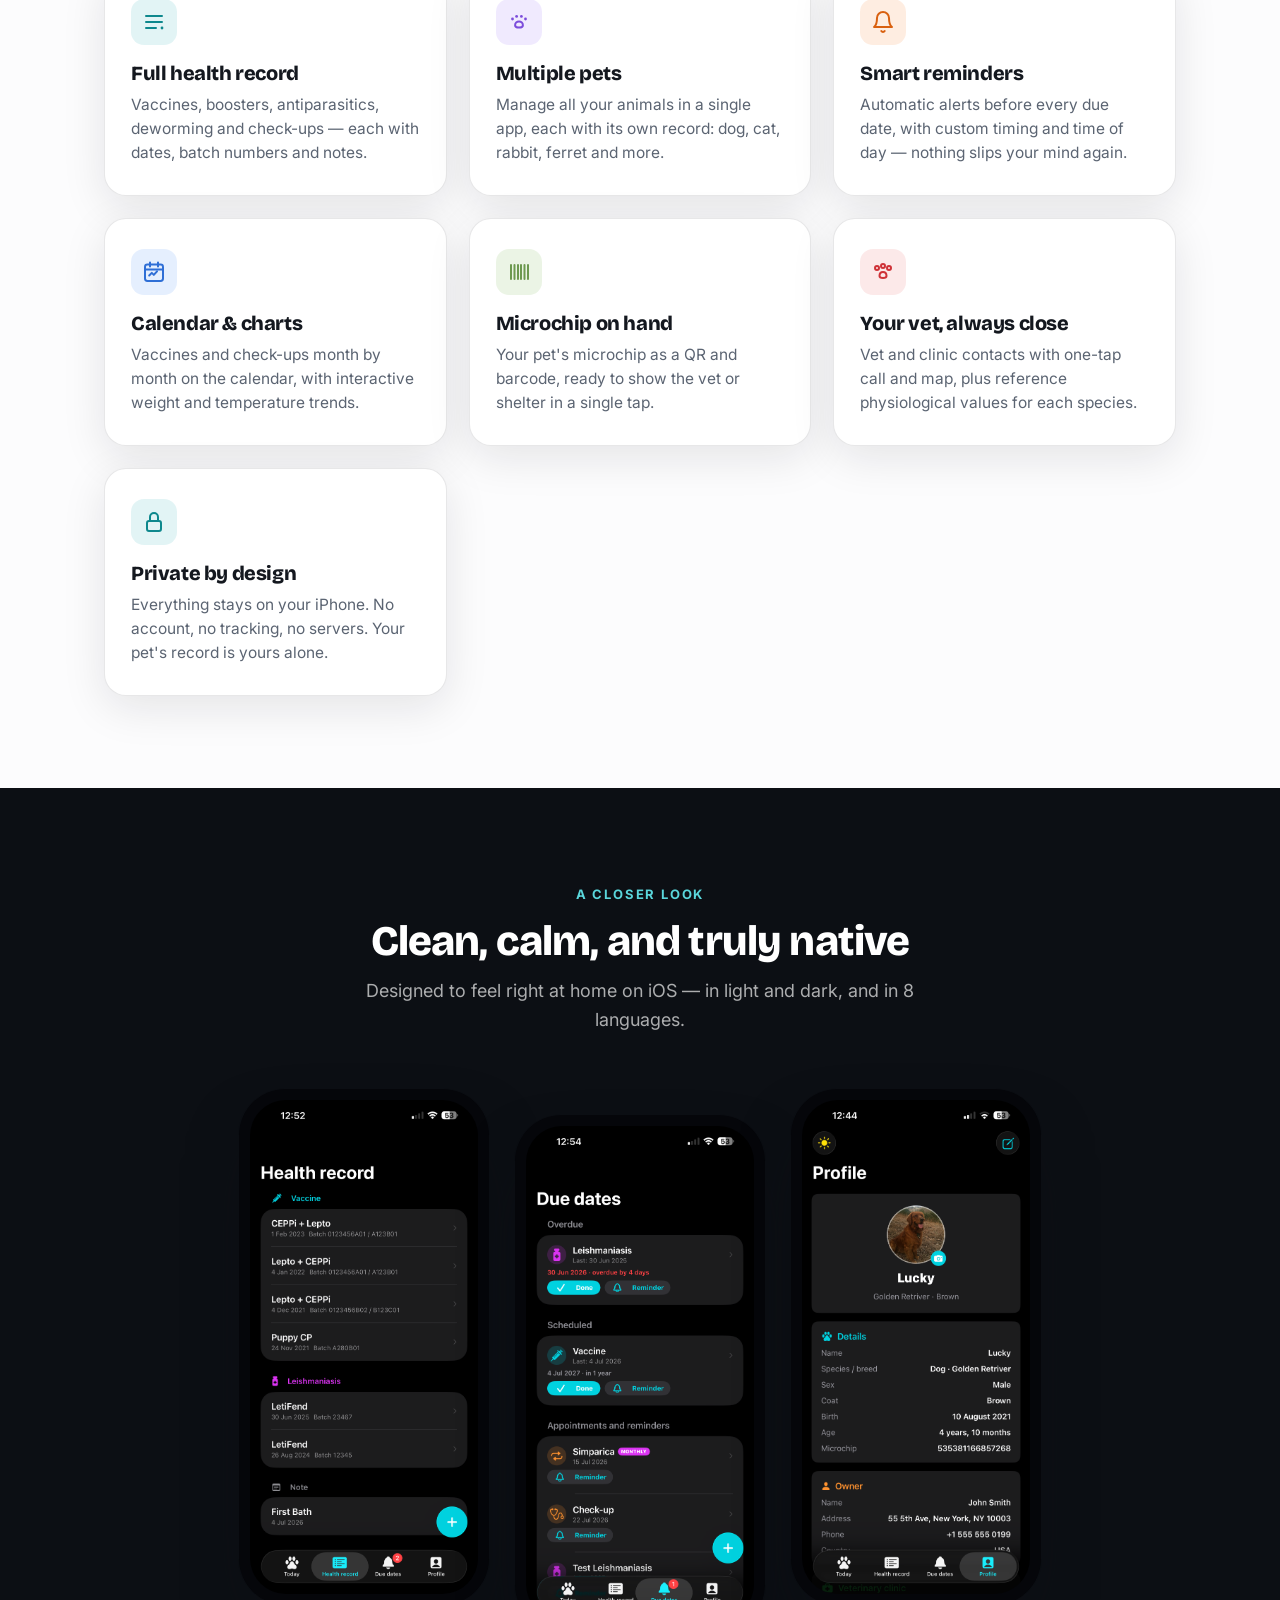
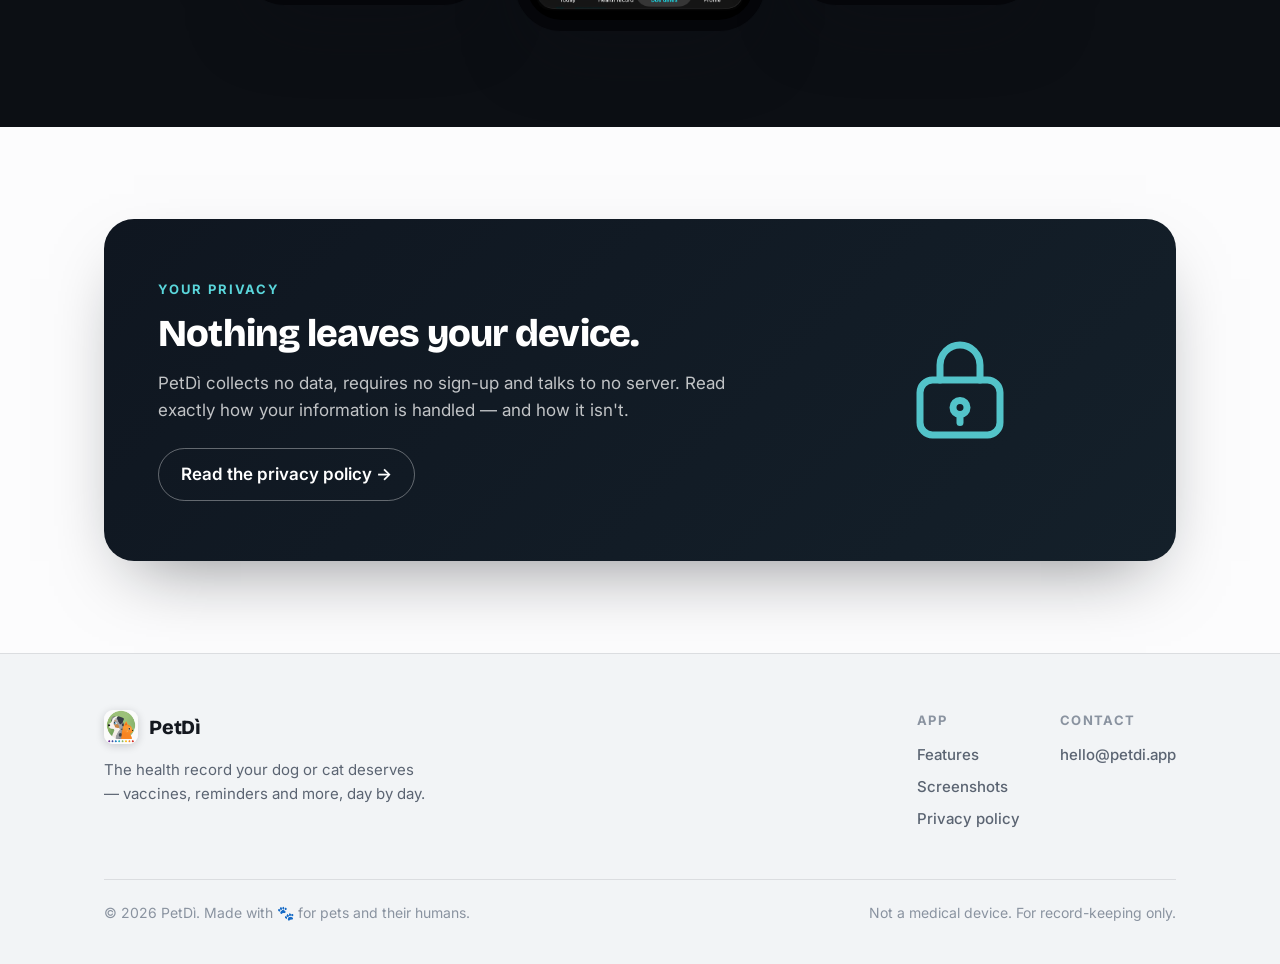
==== commit 4697153b: "Add files via upload" ====
--- a/index.html
+++ b/index.html
@@ -25,7 +25,9 @@
         <a href="privacy.html" data-i18n="nav.privacy">Privacy</a>
       </nav>
       <button class="theme-toggle" id="themeBtn" onclick="toggleTheme()" aria-label="Toggle light or dark theme"></button>
-      <div class="lang-switch"><button data-l="it" onclick="setLang('it')">IT</button><button data-l="en" onclick="setLang('en')">EN</button></div>
+      <select class="lang-select" id="langSel" onchange="setLang(this.value)" aria-label="Language">
+        <option value="it">Italiano</option><option value="en">English</option><option value="fr">Français</option><option value="de">Deutsch</option><option value="es">Español</option><option value="el">Ελληνικά</option><option value="ja">日本語</option><option value="pt">Português</option>
+      </select>
     </div>
   </div>
 </header>
@@ -35,11 +37,11 @@
     <div class="hero-copy">
       <div class="eyebrow" data-i18n="hero.eyebrow">Digital pet health record</div>
       <h1 data-i18n="hero.h1">The health record your dog or cat <span class="tint">deserves.</span></h1>
-      <p class="lead" data-i18n="hero.lead">Vaccines, treatments, check-ups and reminders: everything about your pet's health, in your pocket and up to date.</p>
+      <p class="lead" data-i18n="hero.lead">Vaccines, treatments, check-ups and reminders — everything about your pet's health, in your pocket and up to date.</p>
       <div class="hero-cta">
-        <a class="store-badge" href="https://apps.apple.com/app/petdì/id6787153236" target="_blank" rel="noopener">
+        <a class="store-badge" href="#look">
           <svg viewBox="0 0 24 24" width="26" height="26" fill="currentColor"><path d="M17.543 12.75c-.024-2.148 1.757-3.178 1.838-3.229-1.001-1.465-2.559-1.665-3.115-1.688-1.327-.134-2.588.781-3.261.781-.669 0-1.708-.761-2.808-.741-1.446.021-2.78.84-3.523 2.134-1.502 2.606-.384 6.459 1.078 8.573.714 1.035 1.565 2.196 2.681 2.155 1.076-.043 1.483-.696 2.783-.696 1.299 0 1.666.696 2.805.675 1.157-.02 1.891-1.055 2.601-2.093.818-1.199 1.156-2.361 1.176-2.421-.026-.012-2.258-.867-2.281-3.438zM15.4 6.505c.593-.719.993-1.717.884-2.71-.854.035-1.888.569-2.501 1.287-.55.637-1.031 1.653-.902 2.627.953.074 1.926-.485 2.519-1.204z"/></svg>
-          <span><small data-i18n="hero.badge_small">Download on the</small><b data-i18n="hero.badge_big">App Store</b></span>
+          <span><small data-i18n="hero.badge_small">Coming soon to the</small><b data-i18n="hero.badge_big">App Store</b></span>
         </a>
         <div class="dotrow"><span></span><span></span><span></span><span></span><span></span><span></span><span></span><span></span></div>
       </div>
@@ -55,8 +57,8 @@
 <section class="pitch">
   <div class="wrap">
     <div class="eyebrow" data-i18n="pitch.eyebrow">Say goodbye to paper</div>
-    <h2 data-i18n="pitch.h2">Is your paper booklet torn, faded, and never around when the vet asks?</h2>
-    <p data-i18n="pitch.p">PetDì keeps every vaccine, treatment and check-up in one tidy place and nudges you <span class="tint">before</span> anything expires. No more digging through drawers or guessing when the next shot is due.</p>
+    <h2 data-i18n="pitch.h2">Your paper booklet is torn, faded, and never around when the vet asks.</h2>
+    <p data-i18n="pitch.p">PetDì keeps every vaccine, treatment and check-up in one tidy place — and nudges you <span class="tint">before</span> anything expires. No more digging through drawers or guessing when the next shot is due.</p>
   </div>
 </section>
 
@@ -71,34 +73,40 @@
       <div class="card">
         <div class="ic teal"><svg viewBox="0 0 24 24" fill="none" stroke="currentColor" stroke-width="2" stroke-linecap="round" stroke-linejoin="round"><path d="M4 6h16M4 12h16M4 18h10"/><circle cx="20" cy="18" r="1.4" fill="currentColor" stroke="none"/></svg></div>
         <h3 data-i18n="f1.h">Full health record</h3>
-        <p data-i18n="f1.p">Vaccines, boosters, antiparasitics, deworming and check-ups: each with dates, batch numbers and notes.</p>
-      </div>
-      <div class="card">
-        <div class="ic violet"><svg viewBox="0 0 24 24" fill="none" stroke="currentColor" stroke-width="2" stroke-linecap="round" stroke-linejoin="round"><path d="M18 8a6 6 0 0 0-12 0c0 7-3 9-3 9h18s-3-2-3-9"/><path d="M13.7 21a2 2 0 0 1-3.4 0"/></svg></div>
+        <p data-i18n="f1.p">Vaccines, boosters, antiparasitics, deworming and check-ups — each with dates, batch numbers and notes.</p>
+      </div>
+      <div class="card">
+        <div class="ic violet"><svg viewBox="0 0 24 24" fill="none" stroke="currentColor" stroke-width="2" stroke-linecap="round" stroke-linejoin="round"><circle cx="5.5" cy="9" r="1.4" fill="currentColor" stroke="none"/><circle cx="9.6" cy="6.4" r="1.4" fill="currentColor" stroke="none"/><circle cx="14.4" cy="6.4" r="1.4" fill="currentColor" stroke="none"/><circle cx="18.5" cy="9" r="1.4" fill="currentColor" stroke="none"/><path d="M12 11.4c-2.2 0-3.9 1.7-3.9 3.8 0 1.7 1.5 2.4 3.9 2.4s3.9-.7 3.9-2.4c0-2.1-1.7-3.8-3.9-3.8z"/></svg></div>
+        <h3 data-i18n="multipet.h">Multiple pets</h3>
+        <p data-i18n="multipet.p">Manage all your animals in a single app, each with its own record: dog, cat, rabbit, ferret and more.</p>
+      </div>
+      <div class="card">
+        <div class="ic orange"><svg viewBox="0 0 24 24" fill="none" stroke="currentColor" stroke-width="2" stroke-linecap="round" stroke-linejoin="round"><path d="M18 8a6 6 0 0 0-12 0c0 7-3 9-3 9h18s-3-2-3-9"/><path d="M13.7 21a2 2 0 0 1-3.4 0"/></svg></div>
         <h3 data-i18n="f2.h">Smart reminders</h3>
-        <p data-i18n="f2.p">Automatic alerts before every due date, so a vaccine or treatment never slips your mind again.</p>
-      </div>
-      <div class="card">
-        <div class="ic blue"><svg viewBox="0 0 24 24" fill="none" stroke="currentColor" stroke-width="2" stroke-linecap="round"><path d="M4 5v14M7.5 5v14M11 5v14M14 5v14M17.5 5v14M21 5v14" opacity=".9"/></svg></div>
+        <p data-i18n="f2.p">Automatic alerts before every due date, with custom timing and time of day — nothing slips your mind again.</p>
+      </div>
+      <div class="card">
+        <div class="ic blue"><svg viewBox="0 0 24 24" fill="none" stroke="currentColor" stroke-width="2" stroke-linecap="round" stroke-linejoin="round"><rect x="3" y="4.5" width="18" height="16.5" rx="2.4"/><path d="M3 9.5h18M8 2.5v4M16 2.5v4"/><path d="M7.2 15.5l2.6-2.6 2 2 3.2-3.6"/></svg></div>
+        <h3 data-i18n="calendar.h">Calendar & charts</h3>
+        <p data-i18n="calendar.p">Vaccines and check-ups month by month on the calendar, with interactive weight and temperature trends.</p>
+      </div>
+      <div class="card">
+        <div class="ic sage"><svg viewBox="0 0 24 24" fill="none" stroke="currentColor" stroke-width="2" stroke-linecap="round" stroke-linejoin="round"><path d="M4 5v14M7.5 5v14M11 5v14M14 5v14M17.5 5v14M21 5v14" opacity=".9"/></svg></div>
         <h3 data-i18n="f3.h">Microchip on hand</h3>
         <p data-i18n="f3.p">Your pet's microchip as a QR and barcode, ready to show the vet or shelter in a single tap.</p>
       </div>
       <div class="card">
-        <div class="ic orange"><svg viewBox="0 0 24 24" fill="none" stroke="currentColor" stroke-width="2" stroke-linecap="round" stroke-linejoin="round"><path d="M3 12h4l2 6 4-14 2 8h6"/></svg></div>
-        <h3 data-i18n="f4.h">Weight, temp &amp; more</h3>
-        <p data-i18n="f4.p">Log weight, temperature and blood pressure at each visit, and watch the history build over time.</p>
-      </div>
-      <div class="card">
-        <div class="ic sage"><svg viewBox="0 0 24 24" fill="none" stroke="currentColor" stroke-width="2" stroke-linecap="round" stroke-linejoin="round"><circle cx="6" cy="8" r="2"/><circle cx="12" cy="6" r="2"/><circle cx="18" cy="8" r="2"/><path d="M8.5 16c0-2.5 1.6-4 3.5-4s3.5 1.5 3.5 4c0 1.7-1.6 2-3.5 2s-3.5-.3-3.5-2z"/></svg></div>
-        <h3 data-i18n="f5.h">Vet &amp; clinic close by</h3>
-        <p data-i18n="f5.p">Save vet and clinic contacts with one-tap call and map, plus reference values for dogs and cats.</p>
-      </div>
-      <div class="card">
-        <div class="ic red"><svg viewBox="0 0 24 24" fill="none" stroke="currentColor" stroke-width="2" stroke-linecap="round" stroke-linejoin="round"><rect x="5" y="11" width="14" height="10" rx="2"/><path d="M8 11V7a4 4 0 0 1 8 0v4"/></svg></div>
+        <div class="ic red"><svg viewBox="0 0 24 24" fill="none" stroke="currentColor" stroke-width="2" stroke-linecap="round" stroke-linejoin="round"><circle cx="6" cy="8" r="2"/><circle cx="12" cy="6" r="2"/><circle cx="18" cy="8" r="2"/><path d="M8.5 16c0-2.5 1.6-4 3.5-4s3.5 1.5 3.5 4c0 1.7-1.6 2-3.5 2s-3.5-.3-3.5-2z"/></svg></div>
+        <h3 data-i18n="f5.h">Your vet, always close</h3>
+        <p data-i18n="f5.p">Vet and clinic contacts with one-tap call and map, plus reference physiological values for each species.</p>
+      </div>
+      <div class="card">
+        <div class="ic teal"><svg viewBox="0 0 24 24" fill="none" stroke="currentColor" stroke-width="2" stroke-linecap="round" stroke-linejoin="round"><rect x="5" y="11" width="14" height="10" rx="2"/><path d="M8 11V7a4 4 0 0 1 8 0v4"/></svg></div>
         <h3 data-i18n="f6.h">Private by design</h3>
         <p data-i18n="f6.p">Everything stays on your iPhone. No account, no tracking, no servers. Your pet's record is yours alone.</p>
       </div>
     </div>
+  </div>
   </div>
 </section>
 
@@ -107,7 +115,7 @@
     <div class="section-head">
       <div class="eyebrow" data-i18n="show.eyebrow">A closer look</div>
       <h2 data-i18n="show.h2">Clean, calm, and truly native</h2>
-      <p data-i18n="show.p">Designed to feel right at home on iOS: in light and dark, and in seven languages.</p>
+      <p data-i18n="show.p">Designed to feel right at home on iOS — in light and dark, and in seven languages.</p>
     </div>
     <div class="shots">
       <div class="phone lift"><img src="assets/record.jpg" alt="Health record"></div>
@@ -123,7 +131,7 @@
       <div>
         <div class="eyebrow" data-i18n="priv.eyebrow">Your privacy</div>
         <h2 data-i18n="priv.h2">Nothing leaves your device.</h2>
-        <p data-i18n="priv.p">PetDì collects no data, requires no sign-up and talks to no server. Read exactly how your information is handled and how it isn't.</p>
+        <p data-i18n="priv.p">PetDì collects no data, requires no sign-up and talks to no server. Read exactly how your information is handled — and how it isn't.</p>
         <a class="btn-ghost" href="privacy.html" data-i18n="priv.btn">Read the privacy policy →</a>
       </div>
       <div class="pb-lock">
@@ -138,7 +146,7 @@
     <div class="foot">
       <div>
         <a class="brand" href="#top"><img src="assets/icon-light.png" alt="PetDì icon">PetDì</a>
-        <p data-i18n="foot.tagline">The health record your dog or cat deserves: vaccines, reminders and more, day by day.</p>
+        <p data-i18n="foot.tagline">The health record your dog or cat deserves — vaccines, reminders and more, day by day.</p>
       </div>
       <div class="foot-links">
         <div>
@@ -162,58 +170,366 @@
 
 <script>
 const I18N = {
-  en:{
-    "nav.features":"Features","nav.shots":"Screenshots","nav.privacy":"Privacy",
-    "hero.eyebrow":"Digital pet health record",
-    "hero.h1":"The health record your dog or cat <span class=\"tint\">deserves.</span>",
-    "hero.lead":"Vaccines, treatments, check-ups and reminders: everything about your pet's health, in your pocket and up to date.",
-    "hero.badge_small":"Download on the","hero.badge_big":"App Store",
-    "pitch.eyebrow":"Say goodbye to paper",
-    "pitch.h2":"Is your paper booklet torn, faded, and never around when the vet asks?",
-    "pitch.p":"PetDì keeps every vaccine, treatment and check-up in one tidy place and nudges you <span class=\"tint\">before</span> anything expires. No more digging through drawers or guessing when the next shot is due.",
-    "feat.eyebrow":"Everything in one place","feat.h2":"Built around your pet's day&#8209;to&#8209;day",
-    "feat.p":"The small things that keep an animal healthy, finally easy to track and impossible to forget.",
-    "f1.h":"Full health record","f1.p":"Vaccines, boosters, antiparasitics, deworming and check-ups: each with dates, batch numbers and notes.",
-    "f2.h":"Smart reminders","f2.p":"Automatic alerts before every due date, so a vaccine or treatment never slips your mind again.",
-    "f3.h":"Microchip on hand","f3.p":"Your pet's microchip as a QR and barcode, ready to show the vet or shelter in a single tap.",
-    "f4.h":"Weight, temp &amp; more","f4.p":"Log weight, temperature and blood pressure at each visit, and watch the history build over time.",
-    "f5.h":"Vet &amp; clinic close by","f5.p":"Save vet and clinic contacts with one-tap call and map, plus reference values for dogs and cats.",
-    "f6.h":"Private by design","f6.p":"Everything stays on your iPhone. No account, no tracking, no servers. Your pet's record is yours alone.",
-    "show.eyebrow":"A closer look","show.h2":"Clean, calm, and truly native",
-    "show.p":"Designed to feel right at home on iOS: in light and dark, and in seven languages.",
-    "priv.eyebrow":"Your privacy","priv.h2":"Nothing leaves your device.",
-    "priv.p":"PetDì collects no data, requires no sign-up and talks to no server. Read exactly how your information is handled and how it isn't.",
-    "priv.btn":"Read the privacy policy →",
-    "foot.tagline":"The health record your dog or cat deserves: vaccines, reminders and more, day by day.",
-    "foot.app":"App","foot.features":"Features","foot.shots":"Screenshots","foot.privacy":"Privacy policy","foot.contact":"Contact",
-    "foot.copy":"© 2026 PetDì. Made with 🐾 for pets and their humans.","foot.note":"Not a medical device. For record-keeping only."
-  },
-  it:{
-    "nav.features":"Funzioni","nav.shots":"Schermate","nav.privacy":"Privacy",
-    "hero.eyebrow":"Libretto sanitario digitale",
-    "hero.h1":"Il libretto che il tuo cane o gatto <span class=\"tint\">merita.</span>",
-    "hero.lead":"Vaccini, trattamenti, controlli e promemoria: tutta la salute del tuo animale, in tasca e sempre aggiornata.",
-    "hero.badge_small":"Scarica su","hero.badge_big":"App Store",
-    "pitch.eyebrow":"Addio alla carta",
-    "pitch.h2":"Il tuo libretto di carta è strappato, sbiadito e non si trova mai quando serve?",
-    "pitch.p":"PetDì tiene ogni vaccino, trattamento e controllo in un unico posto ordinato e ti avvisa <span class=\"tint\">prima</span> che scada qualcosa. Basta frugare nei cassetti o tirare a indovinare quando tocca il prossimo richiamo.",
-    "feat.eyebrow":"Tutto in un unico posto","feat.h2":"Pensato per la vita quotidiana del tuo pet",
-    "feat.p":"Le piccole cose che tengono in salute un animale, finalmente facili da segnare e impossibili da dimenticare.",
-    "f1.h":"Libretto completo","f1.p":"Vaccini, richiami, antiparassitari, sverminazioni e controlli: ognuno con date, numeri di lotto e note.",
-    "f2.h":"Promemoria intelligenti","f2.p":"Avvisi automatici prima di ogni scadenza, così un vaccino o un trattamento non ti sfugge più.",
-    "f3.h":"Microchip a portata","f3.p":"Il microchip del tuo animale come QR e codice a barre, pronto da mostrare al veterinario o al canile con un tocco.",
-    "f4.h":"Peso, temperatura e altro","f4.p":"Registra peso, temperatura e pressione a ogni visita e guarda crescere lo storico nel tempo.",
-    "f5.h":"Veterinario e ambulatorio vicini","f5.p":"Salva i contatti di veterinario e ambulatorio con chiamata e mappa, più i valori di riferimento per cani e gatti.",
-    "f6.h":"Privato per natura","f6.p":"Tutto resta sul tuo iPhone. Nessun account, nessun tracciamento, nessun server. Il libretto del tuo animale è solo tuo.",
-    "show.eyebrow":"Uno sguardo più da vicino","show.h2":"Pulita, essenziale e davvero nativa",
-    "show.p":"Progettata per sentirsi a casa su iOS: in chiaro e scuro, e in sette lingue.",
-    "priv.eyebrow":"La tua privacy","priv.h2":"Niente lascia il tuo dispositivo.",
-    "priv.p":"PetDì non raccoglie dati, non richiede registrazione e non comunica con alcun server. Leggi esattamente come vengono trattate le tue informazioni e come non lo sono.",
-    "priv.btn":"Leggi l'informativa privacy →",
-    "foot.tagline":"Il libretto che il tuo cane o gatto merita: vaccini, promemoria e altro, giorno per giorno.",
-    "foot.app":"App","foot.features":"Funzioni","foot.shots":"Schermate","foot.privacy":"Informativa privacy","foot.contact":"Contatti",
-    "foot.copy":"© 2026 PetDì. Fatto con 🐾 per gli animali e i loro umani.","foot.note":"Non è un dispositivo medico. Solo per l'archiviazione dei dati."
-  }
+ "it": {
+  "nav.features": "Funzioni",
+  "nav.shots": "Schermate",
+  "nav.privacy": "Privacy",
+  "hero.eyebrow": "Libretto sanitario digitale",
+  "hero.h1": "Il libretto che il tuo cane o gatto <span class=\"tint\">merita.</span>",
+  "hero.lead": "Vaccini, trattamenti, controlli e promemoria — e ora più animali, calendario e grafici. Tutta la salute del tuo pet, in tasca e in ordine.",
+  "hero.badge_small": "Scarica su",
+  "hero.badge_big": "App Store",
+  "pitch.eyebrow": "Addio alla carta",
+  "pitch.h2": "Il tuo libretto di carta è strappato, sbiadito e non si trova mai quando serve.",
+  "pitch.p": "PetDì tiene ogni vaccino, trattamento e controllo in un unico posto ordinato — e ti avvisa <span class=\"tint\">prima</span> che scada qualcosa. Basta frugare nei cassetti.",
+  "feat.eyebrow": "Tutto in un unico posto",
+  "feat.h2": "Pensato per la vita quotidiana del tuo pet",
+  "feat.p": "Le piccole cose che tengono in salute un animale, finalmente facili da segnare e impossibili da dimenticare.",
+  "f1.h": "Libretto completo",
+  "f1.p": "Vaccini, richiami, antiparassitari, sverminazioni e controlli, ognuno con date, numeri di lotto e note.",
+  "multipet.h": "Più animali",
+  "multipet.p": "Gestisci tutti i tuoi animali in un'unica app, ognuno con il suo libretto: cane, gatto, coniglio, furetto e altro.",
+  "f2.h": "Promemoria intelligenti",
+  "f2.p": "Avvisi automatici prima di ogni scadenza, con anticipo e orario personalizzabili: non ti sfuggirà più nulla.",
+  "calendar.h": "Calendario e grafici",
+  "calendar.p": "Vaccini e controlli mese per mese sul calendario, con l'andamento interattivo di peso e temperatura.",
+  "f3.h": "Microchip a portata",
+  "f3.p": "Il microchip del tuo animale come QR e codice a barre, pronto da mostrare al veterinario o al canile.",
+  "f5.h": "Veterinario sempre vicino",
+  "f5.p": "Contatti di veterinario e ambulatorio con chiamata e mappa, più i valori fisiologici di riferimento per ogni specie.",
+  "f6.h": "Privato per natura",
+  "f6.p": "Tutto resta sul tuo iPhone. Nessun account, nessun tracciamento, nessun server. Il libretto del tuo animale è solo tuo.",
+  "show.eyebrow": "Uno sguardo più da vicino",
+  "show.h2": "Pulita, essenziale e davvero nativa",
+  "show.p": "Progettata per sentirsi a casa su iOS — in chiaro e scuro, e in 8 lingue.",
+  "priv.eyebrow": "La tua privacy",
+  "priv.h2": "Niente lascia il tuo dispositivo.",
+  "priv.p": "PetDì non raccoglie dati, non richiede registrazione e non comunica con alcun server. Leggi come vengono trattate le tue informazioni — e come non lo sono.",
+  "priv.btn": "Leggi l'informativa privacy →",
+  "foot.tagline": "Il libretto che il tuo cane o gatto merita — vaccini, promemoria e altro, giorno per giorno.",
+  "foot.app": "App",
+  "foot.features": "Funzioni",
+  "foot.shots": "Schermate",
+  "foot.privacy": "Informativa privacy",
+  "foot.contact": "Contatti",
+  "foot.copy": "© 2026 PetDì. Fatto con 🐾 per gli animali e i loro umani.",
+  "foot.note": "Non è un dispositivo medico. Solo per l'archiviazione dei dati."
+ },
+ "en": {
+  "nav.features": "Features",
+  "nav.shots": "Screenshots",
+  "nav.privacy": "Privacy",
+  "hero.eyebrow": "Digital pet health record",
+  "hero.h1": "The health record your dog or cat <span class=\"tint\">deserves.</span>",
+  "hero.lead": "Vaccines, treatments, check-ups and reminders — now with multiple pets, a calendar and charts. All your pet's health, in your pocket and organized.",
+  "hero.badge_small": "Download on the",
+  "hero.badge_big": "App Store",
+  "pitch.eyebrow": "Say goodbye to paper",
+  "pitch.h2": "Your paper booklet is torn, faded, and never around when the vet asks.",
+  "pitch.p": "PetDì keeps every vaccine, treatment and check-up in one tidy place — and nudges you <span class=\"tint\">before</span> anything expires. No more digging through drawers.",
+  "feat.eyebrow": "Everything in one place",
+  "feat.h2": "Built around your pet's day&#8209;to&#8209;day",
+  "feat.p": "The small things that keep an animal healthy, finally easy to track and impossible to forget.",
+  "f1.h": "Full health record",
+  "f1.p": "Vaccines, boosters, antiparasitics, deworming and check-ups — each with dates, batch numbers and notes.",
+  "multipet.h": "Multiple pets",
+  "multipet.p": "Manage all your animals in a single app, each with its own record: dog, cat, rabbit, ferret and more.",
+  "f2.h": "Smart reminders",
+  "f2.p": "Automatic alerts before every due date, with custom timing and time of day — nothing slips your mind again.",
+  "calendar.h": "Calendar & charts",
+  "calendar.p": "Vaccines and check-ups month by month on the calendar, with interactive weight and temperature trends.",
+  "f3.h": "Microchip on hand",
+  "f3.p": "Your pet's microchip as a QR and barcode, ready to show the vet or shelter in a single tap.",
+  "f5.h": "Your vet, always close",
+  "f5.p": "Vet and clinic contacts with one-tap call and map, plus reference physiological values for each species.",
+  "f6.h": "Private by design",
+  "f6.p": "Everything stays on your iPhone. No account, no tracking, no servers. Your pet's record is yours alone.",
+  "show.eyebrow": "A closer look",
+  "show.h2": "Clean, calm, and truly native",
+  "show.p": "Designed to feel right at home on iOS — in light and dark, and in 8 languages.",
+  "priv.eyebrow": "Your privacy",
+  "priv.h2": "Nothing leaves your device.",
+  "priv.p": "PetDì collects no data, requires no sign-up and talks to no server. Read exactly how your information is handled — and how it isn't.",
+  "priv.btn": "Read the privacy policy →",
+  "foot.tagline": "The health record your dog or cat deserves — vaccines, reminders and more, day by day.",
+  "foot.app": "App",
+  "foot.features": "Features",
+  "foot.shots": "Screenshots",
+  "foot.privacy": "Privacy policy",
+  "foot.contact": "Contact",
+  "foot.copy": "© 2026 PetDì. Made with 🐾 for pets and their humans.",
+  "foot.note": "Not a medical device. For record-keeping only."
+ },
+ "fr": {
+  "nav.features": "Fonctions",
+  "nav.shots": "Captures",
+  "nav.privacy": "Confidentialité",
+  "hero.eyebrow": "Carnet de santé numérique",
+  "hero.h1": "Le carnet que votre chien ou chat <span class=\"tint\">mérite.</span>",
+  "hero.lead": "Vaccins, traitements, contrôles et rappels — et désormais plusieurs animaux, un calendrier et des graphiques. Toute la santé de votre animal, dans votre poche.",
+  "hero.badge_small": "Télécharger dans l'",
+  "hero.badge_big": "App Store",
+  "pitch.eyebrow": "Adieu le papier",
+  "pitch.h2": "Votre carnet papier est déchiré, délavé et jamais là quand le vétérinaire le demande.",
+  "pitch.p": "PetDì réunit vaccins, traitements et contrôles au même endroit — et vous prévient <span class=\"tint\">avant</span> chaque échéance. Fini de fouiller les tiroirs.",
+  "feat.eyebrow": "Tout au même endroit",
+  "feat.h2": "Pensé pour le quotidien de votre animal",
+  "feat.p": "Les petites choses qui gardent un animal en bonne santé, enfin faciles à noter et impossibles à oublier.",
+  "f1.h": "Carnet complet",
+  "f1.p": "Vaccins, rappels, antiparasitaires, vermifuges et contrôles, chacun avec dates, numéros de lot et notes.",
+  "multipet.h": "Plusieurs animaux",
+  "multipet.p": "Gérez tous vos animaux dans une seule app, chacun avec son carnet : chien, chat, lapin, furet et plus.",
+  "f2.h": "Rappels intelligents",
+  "f2.p": "Alertes automatiques avant chaque échéance, avec délai et heure personnalisables — vous n'oublierez plus rien.",
+  "calendar.h": "Calendrier et graphiques",
+  "calendar.p": "Vaccins et contrôles mois par mois sur le calendrier, avec l'évolution interactive du poids et de la température.",
+  "f3.h": "Puce à portée de main",
+  "f3.p": "La puce de votre animal en QR et code-barres, prête à montrer au vétérinaire ou au refuge.",
+  "f5.h": "Votre vétérinaire, toujours proche",
+  "f5.p": "Contacts du vétérinaire et du cabinet avec appel et carte, ainsi que les valeurs physiologiques de référence pour chaque espèce.",
+  "f6.h": "Privé par nature",
+  "f6.p": "Tout reste sur votre iPhone. Aucun compte, aucun suivi, aucun serveur. Le carnet de votre animal n'appartient qu'à vous.",
+  "show.eyebrow": "De plus près",
+  "show.h2": "Épurée, claire et vraiment native",
+  "show.p": "Conçue pour être à l'aise sur iOS — en clair et sombre, et en 8 langues.",
+  "priv.eyebrow": "Votre confidentialité",
+  "priv.h2": "Rien ne quitte votre appareil.",
+  "priv.p": "PetDì ne collecte aucune donnée, ne demande aucune inscription et ne communique avec aucun serveur. Découvrez comment vos informations sont traitées — et comment elles ne le sont pas.",
+  "priv.btn": "Lire la politique de confidentialité →",
+  "foot.tagline": "Le carnet que votre chien ou chat mérite — vaccins, rappels et plus, jour après jour.",
+  "foot.app": "App",
+  "foot.features": "Fonctions",
+  "foot.shots": "Captures",
+  "foot.privacy": "Politique de confidentialité",
+  "foot.contact": "Contact",
+  "foot.copy": "© 2026 PetDì. Fait avec 🐾 pour les animaux et leurs humains.",
+  "foot.note": "Pas un dispositif médical. Uniquement pour la conservation des données."
+ },
+ "de": {
+  "nav.features": "Funktionen",
+  "nav.shots": "Screenshots",
+  "nav.privacy": "Datenschutz",
+  "hero.eyebrow": "Digitales Gesundheitsheft",
+  "hero.h1": "Das Heft, das dein Hund oder deine Katze <span class=\"tint\">verdient.</span>",
+  "hero.lead": "Impfungen, Behandlungen, Kontrollen und Erinnerungen — jetzt mit mehreren Tieren, Kalender und Diagrammen. Die ganze Gesundheit deines Tieres, immer dabei.",
+  "hero.badge_small": "Laden im",
+  "hero.badge_big": "App Store",
+  "pitch.eyebrow": "Schluss mit Papier",
+  "pitch.h2": "Dein Impfpass aus Papier ist zerrissen, verblasst und nie da, wenn der Tierarzt fragt.",
+  "pitch.p": "PetDì hält jede Impfung, Behandlung und Kontrolle an einem Ort — und erinnert dich <span class=\"tint\">vor</span> jeder Fälligkeit. Kein Kramen in Schubladen mehr.",
+  "feat.eyebrow": "Alles an einem Ort",
+  "feat.h2": "Für den Alltag deines Tieres gemacht",
+  "feat.p": "Die kleinen Dinge, die ein Tier gesund halten — endlich leicht zu erfassen und unmöglich zu vergessen.",
+  "f1.h": "Vollständiges Heft",
+  "f1.p": "Impfungen, Auffrischungen, Parasitenschutz, Entwurmungen und Kontrollen — mit Datum, Chargennummern und Notizen.",
+  "multipet.h": "Mehrere Tiere",
+  "multipet.p": "Verwalte all deine Tiere in einer App, jedes mit eigenem Heft: Hund, Katze, Kaninchen, Frettchen und mehr.",
+  "f2.h": "Intelligente Erinnerungen",
+  "f2.p": "Automatische Hinweise vor jeder Fälligkeit, mit anpassbarem Vorlauf und Uhrzeit — du vergisst nichts mehr.",
+  "calendar.h": "Kalender & Diagramme",
+  "calendar.p": "Impfungen und Kontrollen Monat für Monat im Kalender, mit interaktivem Gewichts- und Temperaturverlauf.",
+  "f3.h": "Mikrochip zur Hand",
+  "f3.p": "Der Mikrochip deines Tieres als QR und Barcode, bereit zum Vorzeigen bei Tierarzt oder Tierheim.",
+  "f5.h": "Dein Tierarzt, immer nah",
+  "f5.p": "Kontakte von Tierarzt und Praxis mit Anruf und Karte, dazu physiologische Referenzwerte für jede Tierart.",
+  "f6.h": "Privat von Grund auf",
+  "f6.p": "Alles bleibt auf deinem iPhone. Kein Konto, kein Tracking, keine Server. Das Heft deines Tieres gehört nur dir.",
+  "show.eyebrow": "Aus der Nähe",
+  "show.h2": "Klar, ruhig und wirklich nativ",
+  "show.p": "Entworfen, um sich auf iOS zu Hause zu fühlen — in Hell und Dunkel, und in 8 Sprachen.",
+  "priv.eyebrow": "Dein Datenschutz",
+  "priv.h2": "Nichts verlässt dein Gerät.",
+  "priv.p": "PetDì sammelt keine Daten, verlangt keine Anmeldung und spricht mit keinem Server. Lies, wie deine Daten behandelt werden — und wie nicht.",
+  "priv.btn": "Datenschutzerklärung lesen →",
+  "foot.tagline": "Das Heft, das dein Hund oder deine Katze verdient — Impfungen, Erinnerungen und mehr, Tag für Tag.",
+  "foot.app": "App",
+  "foot.features": "Funktionen",
+  "foot.shots": "Screenshots",
+  "foot.privacy": "Datenschutzerklärung",
+  "foot.contact": "Kontakt",
+  "foot.copy": "© 2026 PetDì. Mit 🐾 gemacht für Tiere und ihre Menschen.",
+  "foot.note": "Kein Medizinprodukt. Nur zur Datenspeicherung."
+ },
+ "es": {
+  "nav.features": "Funciones",
+  "nav.shots": "Capturas",
+  "nav.privacy": "Privacidad",
+  "hero.eyebrow": "Cartilla sanitaria digital",
+  "hero.h1": "La cartilla que tu perro o gato <span class=\"tint\">merece.</span>",
+  "hero.lead": "Vacunas, tratamientos, revisiones y recordatorios — y ahora varias mascotas, calendario y gráficos. Toda la salud de tu mascota, en tu bolsillo.",
+  "hero.badge_small": "Descargar en el",
+  "hero.badge_big": "App Store",
+  "pitch.eyebrow": "Adiós al papel",
+  "pitch.h2": "Tu cartilla de papel está rota, descolorida y nunca aparece cuando el veterinario la pide.",
+  "pitch.p": "PetDì reúne cada vacuna, tratamiento y revisión en un solo lugar — y te avisa <span class=\"tint\">antes</span> de que venza algo. Se acabó rebuscar en los cajones.",
+  "feat.eyebrow": "Todo en un solo lugar",
+  "feat.h2": "Pensado para el día a día de tu mascota",
+  "feat.p": "Las pequeñas cosas que mantienen sano a un animal, por fin fáciles de anotar e imposibles de olvidar.",
+  "f1.h": "Cartilla completa",
+  "f1.p": "Vacunas, refuerzos, antiparasitarios, desparasitaciones y revisiones, cada uno con fechas, lotes y notas.",
+  "multipet.h": "Varias mascotas",
+  "multipet.p": "Gestiona todos tus animales en una sola app, cada uno con su cartilla: perro, gato, conejo, hurón y más.",
+  "f2.h": "Recordatorios inteligentes",
+  "f2.p": "Avisos automáticos antes de cada vencimiento, con antelación y hora personalizables — no se te escapa nada.",
+  "calendar.h": "Calendario y gráficos",
+  "calendar.p": "Vacunas y revisiones mes a mes en el calendario, con la evolución interactiva del peso y la temperatura.",
+  "f3.h": "Microchip a mano",
+  "f3.p": "El microchip de tu mascota como QR y código de barras, listo para mostrar al veterinario o a la protectora.",
+  "f5.h": "Tu veterinario, siempre cerca",
+  "f5.p": "Contactos del veterinario y la clínica con llamada y mapa, más los valores fisiológicos de referencia para cada especie.",
+  "f6.h": "Privado por naturaleza",
+  "f6.p": "Todo se queda en tu iPhone. Sin cuenta, sin seguimiento, sin servidores. La cartilla de tu mascota es solo tuya.",
+  "show.eyebrow": "Una mirada de cerca",
+  "show.h2": "Limpia, serena y realmente nativa",
+  "show.p": "Diseñada para sentirse como en casa en iOS — en claro y oscuro, y en 8 idiomas.",
+  "priv.eyebrow": "Tu privacidad",
+  "priv.h2": "Nada sale de tu dispositivo.",
+  "priv.p": "PetDì no recopila datos, no requiere registro y no habla con ningún servidor. Descubre cómo se tratan tus datos — y cómo no.",
+  "priv.btn": "Leer la política de privacidad →",
+  "foot.tagline": "La cartilla que tu perro o gato merece — vacunas, recordatorios y más, día a día.",
+  "foot.app": "App",
+  "foot.features": "Funciones",
+  "foot.shots": "Capturas",
+  "foot.privacy": "Política de privacidad",
+  "foot.contact": "Contacto",
+  "foot.copy": "© 2026 PetDì. Hecho con 🐾 para las mascotas y sus humanos.",
+  "foot.note": "No es un producto sanitario. Solo para guardar los datos."
+ },
+ "el": {
+  "nav.features": "Λειτουργίες",
+  "nav.shots": "Στιγμιότυπα",
+  "nav.privacy": "Απόρρητο",
+  "hero.eyebrow": "Ψηφιακό βιβλιάριο υγείας",
+  "hero.h1": "Το βιβλιάριο που αξίζει <span class=\"tint\">στον σκύλο ή στη γάτα σου.</span>",
+  "hero.lead": "Εμβόλια, θεραπείες, έλεγχοι και υπενθυμίσεις — τώρα με πολλά ζώα, ημερολόγιο και γραφήματα. Όλη η υγεία του ζώου σου, στην τσέπη σου.",
+  "hero.badge_small": "Λήψη από το",
+  "hero.badge_big": "App Store",
+  "pitch.eyebrow": "Αντίο στο χαρτί",
+  "pitch.h2": "Το χάρτινο βιβλιάριο είναι σκισμένο, ξεθωριασμένο και ποτέ δεν το βρίσκεις όταν το ζητά ο κτηνίατρος.",
+  "pitch.p": "Το PetDì κρατά κάθε εμβόλιο, θεραπεία και έλεγχο σε ένα τακτοποιημένο μέρος — και σε ειδοποιεί <span class=\"tint\">πριν</span> λήξει κάτι.",
+  "feat.eyebrow": "Όλα σε ένα μέρος",
+  "feat.h2": "Φτιαγμένο για την καθημερινότητα του ζώου σου",
+  "feat.p": "Οι μικρές λεπτομέρειες που κρατούν ένα ζώο υγιές, επιτέλους εύκολες να καταγράψεις.",
+  "f1.h": "Πλήρες βιβλιάριο",
+  "f1.p": "Εμβόλια, αναμνηστικά, αντιπαρασιτικά, αποπαρασιτώσεις και έλεγχοι, με ημερομηνίες, παρτίδες και σημειώσεις.",
+  "multipet.h": "Πολλά ζώα",
+  "multipet.p": "Διαχειρίσου όλα τα ζώα σου σε μία εφαρμογή, το καθένα με το δικό του βιβλιάριο: σκύλος, γάτα, κουνέλι και άλλα.",
+  "f2.h": "Έξυπνες υπενθυμίσεις",
+  "f2.p": "Αυτόματες ειδοποιήσεις πριν από κάθε λήξη, με ρυθμιζόμενο χρόνο και ώρα — δεν ξεχνάς τίποτα.",
+  "calendar.h": "Ημερολόγιο & γραφήματα",
+  "calendar.p": "Εμβόλια και έλεγχοι μήνα με μήνα στο ημερολόγιο, με διαδραστική πορεία βάρους και θερμοκρασίας.",
+  "f3.h": "Μικροτσίπ στο χέρι",
+  "f3.p": "Το μικροτσίπ του ζώου σου ως QR και barcode, έτοιμο να δείξεις στον κτηνίατρο ή στο καταφύγιο.",
+  "f5.h": "Ο κτηνίατρός σου, πάντα κοντά",
+  "f5.p": "Στοιχεία κτηνιάτρου και ιατρείου με κλήση και χάρτη, μαζί με φυσιολογικές τιμές αναφοράς για κάθε είδος.",
+  "f6.h": "Ιδιωτικό εξ ορισμού",
+  "f6.p": "Όλα μένουν στο iPhone σου. Χωρίς λογαριασμό, χωρίς παρακολούθηση, χωρίς διακομιστές. Το βιβλιάριο είναι μόνο δικό σου.",
+  "show.eyebrow": "Πιο κοντά",
+  "show.h2": "Καθαρή, ήρεμη και πραγματικά native",
+  "show.p": "Σχεδιασμένη για να νιώθει σαν στο σπίτι της στο iOS — σε φωτεινό και σκοτεινό, και σε 8 γλώσσες.",
+  "priv.eyebrow": "Το απόρρητό σου",
+  "priv.h2": "Τίποτα δεν φεύγει από τη συσκευή σου.",
+  "priv.p": "Το PetDì δεν συλλέγει δεδομένα, δεν απαιτεί εγγραφή και δεν επικοινωνεί με κανέναν διακομιστή. Δες πώς αντιμετωπίζονται τα δεδομένα σου — και πώς όχι.",
+  "priv.btn": "Διάβασε την πολιτική απορρήτου →",
+  "foot.tagline": "Το βιβλιάριο που αξίζει στον σκύλο ή στη γάτα σου — εμβόλια, υπενθυμίσεις και άλλα, μέρα με τη μέρα.",
+  "foot.app": "Εφαρμογή",
+  "foot.features": "Λειτουργίες",
+  "foot.shots": "Στιγμιότυπα",
+  "foot.privacy": "Πολιτική απορρήτου",
+  "foot.contact": "Επικοινωνία",
+  "foot.copy": "© 2026 PetDì. Φτιαγμένο με 🐾 για τα ζώα και τους ανθρώπους τους.",
+  "foot.note": "Δεν είναι ιατρική συσκευή. Μόνο για αποθήκευση δεδομένων."
+ },
+ "ja": {
+  "nav.features": "機能",
+  "nav.shots": "スクリーンショット",
+  "nav.privacy": "プライバシー",
+  "hero.eyebrow": "デジタルペット健康手帳",
+  "hero.h1": "愛犬・愛猫に<span class=\"tint\">ふさわしい</span>手帳。",
+  "hero.lead": "ワクチン、治療、検診、リマインダー——さらに複数のペット、カレンダー、グラフにも対応。ペットの健康を、いつもポケットに。",
+  "hero.badge_small": "ダウンロード：",
+  "hero.badge_big": "App Store",
+  "pitch.eyebrow": "紙にさよなら",
+  "pitch.h2": "紙の手帳は破れて色あせ、獣医に見せたいときに限って見つかりません。",
+  "pitch.p": "PetDìは、すべてのワクチン・治療・検診をひとつの場所に整理し、期限の<span class=\"tint\">前に</span>お知らせします。引き出しを探す必要はもうありません。",
+  "feat.eyebrow": "すべてをひとつに",
+  "feat.h2": "ペットの毎日のために",
+  "feat.p": "動物の健康を支える小さなことを、簡単に記録でき、忘れずにすみます。",
+  "f1.h": "充実した手帳",
+  "f1.p": "ワクチン、追加接種、駆虫、寄生虫予防、検診を、日付・ロット番号・メモとともに。",
+  "multipet.h": "複数のペット",
+  "multipet.p": "すべてのペットをひとつのアプリで管理。それぞれに専用の手帳：犬、猫、ウサギ、フェレットなど。",
+  "f2.h": "スマートなリマインダー",
+  "f2.p": "期限の前に自動でお知らせ。通知のタイミングと時刻を自由に設定でき、見逃しません。",
+  "calendar.h": "カレンダーとグラフ",
+  "calendar.p": "カレンダーでワクチンや検診を月ごとに。体重・体温の推移をインタラクティブに確認。",
+  "f3.h": "マイクロチップをすぐに",
+  "f3.p": "ペットのマイクロチップをQRコードとバーコードで。獣医や保護施設ですぐに提示。",
+  "f5.h": "かかりつけ獣医をいつも身近に",
+  "f5.p": "獣医や動物病院の連絡先を発信・地図とともに。種ごとの生理学的な基準値も。",
+  "f6.h": "徹底したプライバシー",
+  "f6.p": "すべてiPhone内に保存。アカウント不要、追跡なし、サーバーなし。ペットの手帳はあなただけのもの。",
+  "show.eyebrow": "もっと近くで",
+  "show.h2": "すっきり、静かで、真にネイティブ",
+  "show.p": "iOSになじむようデザイン——ライトとダーク、そして8言語対応。",
+  "priv.eyebrow": "あなたのプライバシー",
+  "priv.h2": "何もデバイスの外に出ません。",
+  "priv.p": "PetDìはデータを収集せず、登録も不要で、サーバーとも通信しません。あなたの情報がどう扱われるか——そして扱われないか——をご確認ください。",
+  "priv.btn": "プライバシーポリシーを読む →",
+  "foot.tagline": "愛犬・愛猫にふさわしい手帳——ワクチン、リマインダーなど、毎日を支えます。",
+  "foot.app": "アプリ",
+  "foot.features": "機能",
+  "foot.shots": "スクリーンショット",
+  "foot.privacy": "プライバシーポリシー",
+  "foot.contact": "お問い合わせ",
+  "foot.copy": "© 2026 PetDì. 🐾 を込めて、ペットとその家族のために。",
+  "foot.note": "医療機器ではありません。記録の保存のみを目的としています。"
+ },
+ "pt": {
+  "nav.features": "Funções",
+  "nav.shots": "Capturas",
+  "nav.privacy": "Privacidade",
+  "hero.eyebrow": "Caderneta de saúde digital",
+  "hero.h1": "A caderneta que o teu cão ou gato <span class=\"tint\">merece.</span>",
+  "hero.lead": "Vacinas, tratamentos, check-ups e lembretes — e agora vários animais, calendário e gráficos. Toda a saúde do teu animal, no bolso e organizada.",
+  "hero.badge_small": "Descarregar na",
+  "hero.badge_big": "App Store",
+  "pitch.eyebrow": "Adeus ao papel",
+  "pitch.h2": "A tua caderneta em papel está rasgada, desbotada e nunca aparece quando o veterinário pede.",
+  "pitch.p": "O PetDì junta cada vacina, tratamento e check-up num único lugar — e avisa-te <span class=\"tint\">antes</span> de algo expirar. Acabou vasculhar gavetas.",
+  "feat.eyebrow": "Tudo num só lugar",
+  "feat.h2": "Pensado para o dia a dia do teu animal",
+  "feat.p": "As pequenas coisas que mantêm um animal saudável, finalmente fáceis de registar e impossíveis de esquecer.",
+  "f1.h": "Caderneta completa",
+  "f1.p": "Vacinas, reforços, antiparasitários, desparasitações e check-ups, cada um com datas, lotes e notas.",
+  "multipet.h": "Vários animais",
+  "multipet.p": "Gere todos os teus animais numa só app, cada um com a sua caderneta: cão, gato, coelho, furão e mais.",
+  "f2.h": "Lembretes inteligentes",
+  "f2.p": "Avisos automáticos antes de cada prazo, com antecedência e hora personalizáveis — nunca mais te escapa nada.",
+  "calendar.h": "Calendário e gráficos",
+  "calendar.p": "Vacinas e check-ups mês a mês no calendário, com a evolução interativa do peso e da temperatura.",
+  "f3.h": "Microchip à mão",
+  "f3.p": "O microchip do teu animal em QR e código de barras, pronto a mostrar ao veterinário ou ao abrigo.",
+  "f5.h": "O teu veterinário, sempre perto",
+  "f5.p": "Contactos do veterinário e da clínica com chamada e mapa, além dos valores fisiológicos de referência para cada espécie.",
+  "f6.h": "Privado por natureza",
+  "f6.p": "Tudo fica no teu iPhone. Sem conta, sem rastreio, sem servidores. A caderneta do teu animal é só tua.",
+  "show.eyebrow": "Um olhar mais de perto",
+  "show.h2": "Limpa, serena e verdadeiramente nativa",
+  "show.p": "Concebida para se sentir em casa no iOS — em claro e escuro, e em 8 idiomas.",
+  "priv.eyebrow": "A tua privacidade",
+  "priv.h2": "Nada sai do teu dispositivo.",
+  "priv.p": "O PetDì não recolhe dados, não exige registo e não comunica com nenhum servidor. Vê como as tuas informações são tratadas — e como não são.",
+  "priv.btn": "Ler a política de privacidade →",
+  "foot.tagline": "A caderneta que o teu cão ou gato merece — vacinas, lembretes e mais, dia após dia.",
+  "foot.app": "App",
+  "foot.features": "Funções",
+  "foot.shots": "Capturas",
+  "foot.privacy": "Política de privacidade",
+  "foot.contact": "Contacto",
+  "foot.copy": "© 2026 PetDì. Feito com 🐾 para os animais e os seus humanos.",
+  "foot.note": "Não é um dispositivo médico. Apenas para guardar os dados."
+ }
 };
 function setLang(l){
   document.querySelectorAll('[data-i18n]').forEach(function(el){
@@ -221,7 +537,7 @@
     if(I18N[l] && I18N[l][k]!==undefined) el.innerHTML=I18N[l][k];
   });
   document.documentElement.lang=l;
-  document.querySelectorAll('.lang-switch button').forEach(function(b){b.classList.toggle('active', b.dataset.l===l);});
+  var sel=document.getElementById('langSel'); if(sel) sel.value=l;
   try{localStorage.setItem('petdi_lang',l);}catch(e){}
 }
 var SUN='<svg viewBox="0 0 24 24" fill="none"><circle cx="12" cy="12" r="4.4" fill="#F5C518"/><g stroke="#F5C518" stroke-width="2" stroke-linecap="round"><path d="M12 2.6v2.1M12 19.3v2.1M4.7 4.7l1.5 1.5M17.8 17.8l1.5 1.5M2.6 12h2.1M19.3 12h2.1M4.7 19.3l1.5-1.5M17.8 6.2l1.5-1.5"/></g></svg>';
--- a/styles.css
+++ b/styles.css
@@ -204,3 +204,16 @@
   *{scroll-behavior:auto!important; transition:none!important; animation:none!important}
 }
 :focus-visible{outline:3px solid var(--teal); outline-offset:2px; border-radius:6px}
+
+/* selettore lingua a tendina (8 lingue) */
+.lang-select{
+  appearance:none; -webkit-appearance:none;
+  background-color:var(--bg-2); color:var(--ink);
+  border:1px solid var(--line); border-radius:999px;
+  padding:7px 32px 7px 14px; font-size:14px; font-weight:600; cursor:pointer;
+  font-family:inherit; transition:background .2s;
+  background-image:url("data:image/svg+xml,%3Csvg xmlns='http://www.w3.org/2000/svg' width='12' height='12' viewBox='0 0 24 24' fill='none' stroke='%239BA5B2' stroke-width='2.5' stroke-linecap='round' stroke-linejoin='round'%3E%3Cpath d='M6 9l6 6 6-6'/%3E%3C/svg%3E");
+  background-repeat:no-repeat; background-position:right 11px center;
+}
+.lang-select:hover{background-color:var(--card)}
+.lang-select option{background:var(--bg-2); color:var(--ink)}
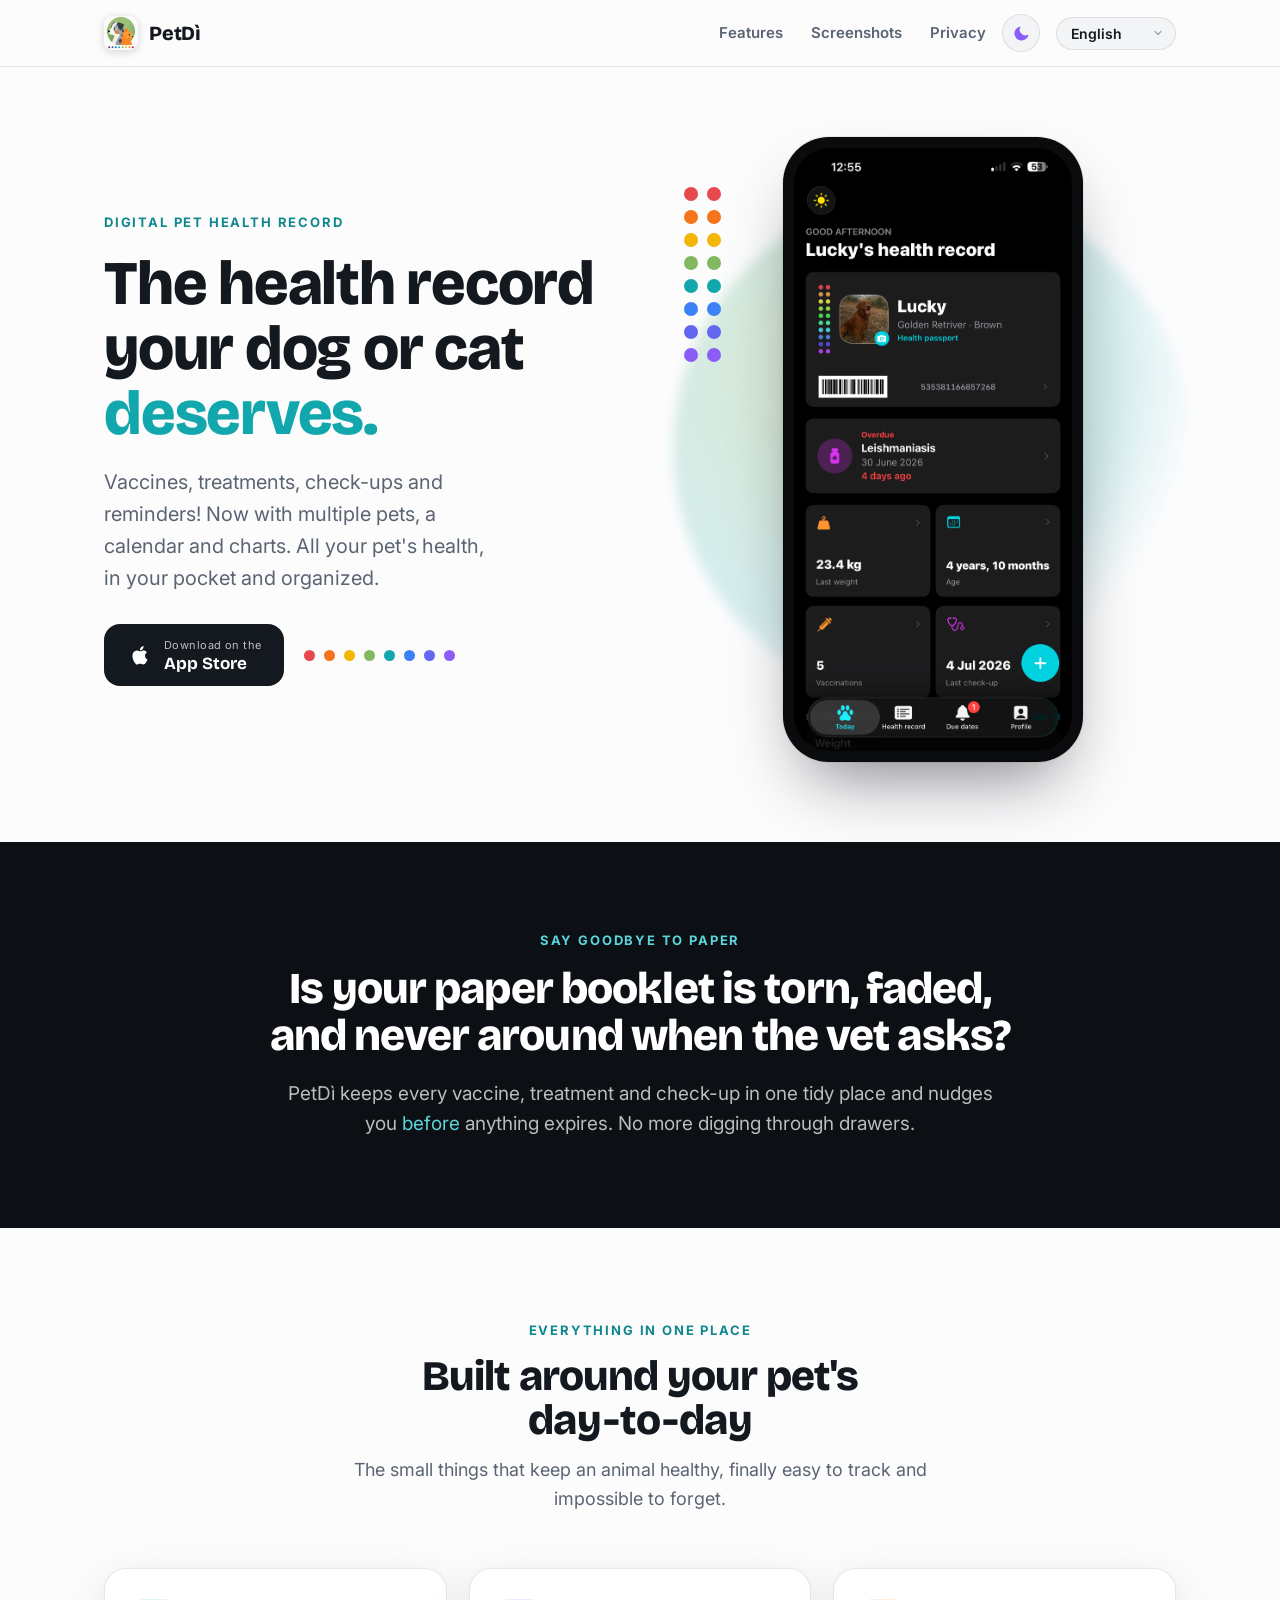
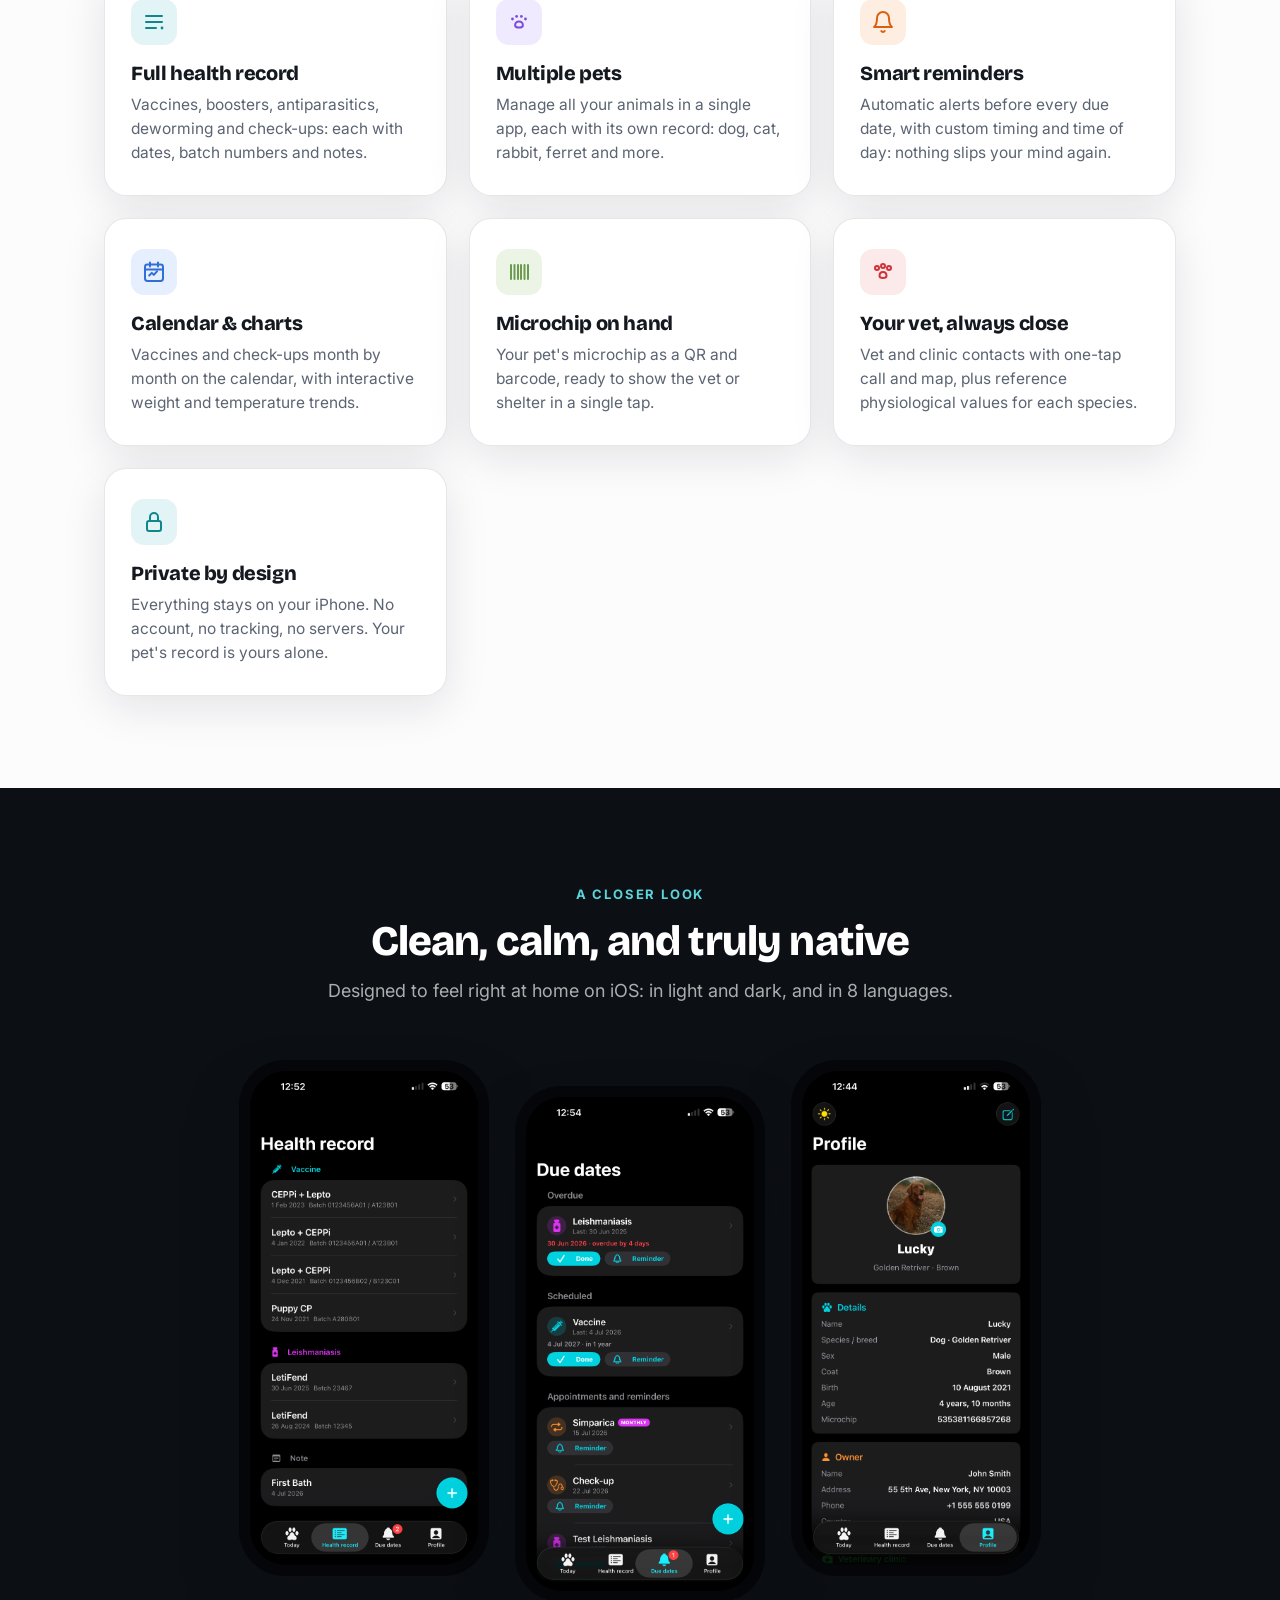
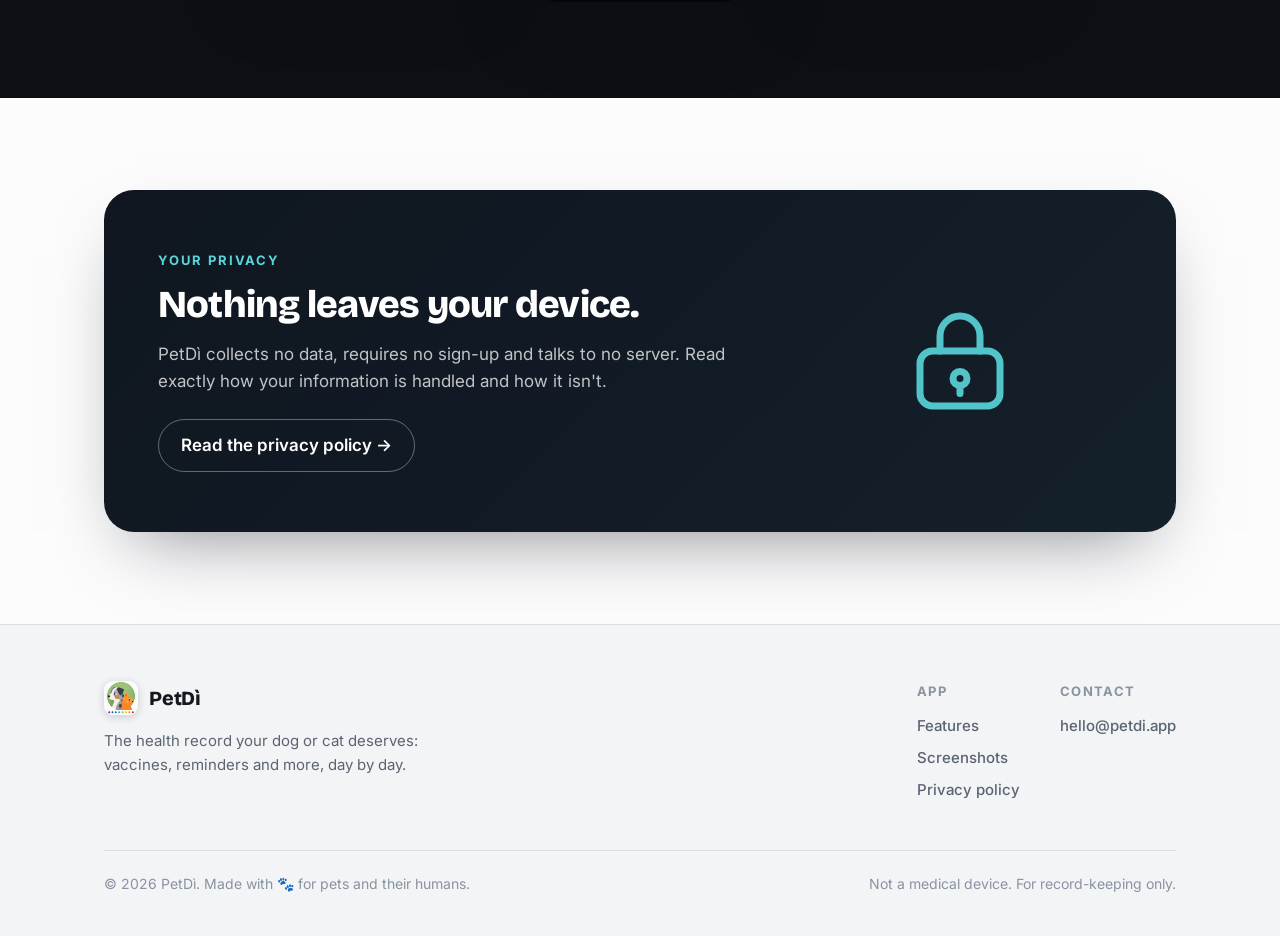
==== commit 664b9f28: "Update index.html" ====
--- a/index.html
+++ b/index.html
@@ -37,11 +37,11 @@
     <div class="hero-copy">
       <div class="eyebrow" data-i18n="hero.eyebrow">Digital pet health record</div>
       <h1 data-i18n="hero.h1">The health record your dog or cat <span class="tint">deserves.</span></h1>
-      <p class="lead" data-i18n="hero.lead">Vaccines, treatments, check-ups and reminders — everything about your pet's health, in your pocket and up to date.</p>
+      <p class="lead" data-i18n="hero.lead">Vaccines, treatments, check-ups and reminders: everything about your pet's health, in your pocket and up to date.</p>
       <div class="hero-cta">
         <a class="store-badge" href="#look">
           <svg viewBox="0 0 24 24" width="26" height="26" fill="currentColor"><path d="M17.543 12.75c-.024-2.148 1.757-3.178 1.838-3.229-1.001-1.465-2.559-1.665-3.115-1.688-1.327-.134-2.588.781-3.261.781-.669 0-1.708-.761-2.808-.741-1.446.021-2.78.84-3.523 2.134-1.502 2.606-.384 6.459 1.078 8.573.714 1.035 1.565 2.196 2.681 2.155 1.076-.043 1.483-.696 2.783-.696 1.299 0 1.666.696 2.805.675 1.157-.02 1.891-1.055 2.601-2.093.818-1.199 1.156-2.361 1.176-2.421-.026-.012-2.258-.867-2.281-3.438zM15.4 6.505c.593-.719.993-1.717.884-2.71-.854.035-1.888.569-2.501 1.287-.55.637-1.031 1.653-.902 2.627.953.074 1.926-.485 2.519-1.204z"/></svg>
-          <span><small data-i18n="hero.badge_small">Coming soon to the</small><b data-i18n="hero.badge_big">App Store</b></span>
+          <span><small data-i18n="hero.badge_small">Download on the</small><b data-i18n="hero.badge_big">App Store</b></span>
         </a>
         <div class="dotrow"><span></span><span></span><span></span><span></span><span></span><span></span><span></span><span></span></div>
       </div>
@@ -57,8 +57,8 @@
 <section class="pitch">
   <div class="wrap">
     <div class="eyebrow" data-i18n="pitch.eyebrow">Say goodbye to paper</div>
-    <h2 data-i18n="pitch.h2">Your paper booklet is torn, faded, and never around when the vet asks.</h2>
-    <p data-i18n="pitch.p">PetDì keeps every vaccine, treatment and check-up in one tidy place — and nudges you <span class="tint">before</span> anything expires. No more digging through drawers or guessing when the next shot is due.</p>
+    <h2 data-i18n="pitch.h2">Is your paper booklet torn, faded, and never around when the vet asks?</h2>
+    <p data-i18n="pitch.p">PetDì keeps every vaccine, treatment and check-up in one tidy place and nudges you <span class="tint">before</span> anything expires. No more digging through drawers or guessing when the next shot is due.</p>
   </div>
 </section>
 
@@ -73,7 +73,7 @@
       <div class="card">
         <div class="ic teal"><svg viewBox="0 0 24 24" fill="none" stroke="currentColor" stroke-width="2" stroke-linecap="round" stroke-linejoin="round"><path d="M4 6h16M4 12h16M4 18h10"/><circle cx="20" cy="18" r="1.4" fill="currentColor" stroke="none"/></svg></div>
         <h3 data-i18n="f1.h">Full health record</h3>
-        <p data-i18n="f1.p">Vaccines, boosters, antiparasitics, deworming and check-ups — each with dates, batch numbers and notes.</p>
+        <p data-i18n="f1.p">Vaccines, boosters, antiparasitics, deworming and check-ups: each with dates, batch numbers and notes.</p>
       </div>
       <div class="card">
         <div class="ic violet"><svg viewBox="0 0 24 24" fill="none" stroke="currentColor" stroke-width="2" stroke-linecap="round" stroke-linejoin="round"><circle cx="5.5" cy="9" r="1.4" fill="currentColor" stroke="none"/><circle cx="9.6" cy="6.4" r="1.4" fill="currentColor" stroke="none"/><circle cx="14.4" cy="6.4" r="1.4" fill="currentColor" stroke="none"/><circle cx="18.5" cy="9" r="1.4" fill="currentColor" stroke="none"/><path d="M12 11.4c-2.2 0-3.9 1.7-3.9 3.8 0 1.7 1.5 2.4 3.9 2.4s3.9-.7 3.9-2.4c0-2.1-1.7-3.8-3.9-3.8z"/></svg></div>
@@ -83,7 +83,7 @@
       <div class="card">
         <div class="ic orange"><svg viewBox="0 0 24 24" fill="none" stroke="currentColor" stroke-width="2" stroke-linecap="round" stroke-linejoin="round"><path d="M18 8a6 6 0 0 0-12 0c0 7-3 9-3 9h18s-3-2-3-9"/><path d="M13.7 21a2 2 0 0 1-3.4 0"/></svg></div>
         <h3 data-i18n="f2.h">Smart reminders</h3>
-        <p data-i18n="f2.p">Automatic alerts before every due date, with custom timing and time of day — nothing slips your mind again.</p>
+        <p data-i18n="f2.p">Automatic alerts before every due date, with custom timing and time of day: nothing slips your mind again.</p>
       </div>
       <div class="card">
         <div class="ic blue"><svg viewBox="0 0 24 24" fill="none" stroke="currentColor" stroke-width="2" stroke-linecap="round" stroke-linejoin="round"><rect x="3" y="4.5" width="18" height="16.5" rx="2.4"/><path d="M3 9.5h18M8 2.5v4M16 2.5v4"/><path d="M7.2 15.5l2.6-2.6 2 2 3.2-3.6"/></svg></div>
@@ -115,7 +115,7 @@
     <div class="section-head">
       <div class="eyebrow" data-i18n="show.eyebrow">A closer look</div>
       <h2 data-i18n="show.h2">Clean, calm, and truly native</h2>
-      <p data-i18n="show.p">Designed to feel right at home on iOS — in light and dark, and in seven languages.</p>
+      <p data-i18n="show.p">Designed to feel right at home on iOS: in light and dark, and in 8 languages.</p>
     </div>
     <div class="shots">
       <div class="phone lift"><img src="assets/record.jpg" alt="Health record"></div>
@@ -131,7 +131,7 @@
       <div>
         <div class="eyebrow" data-i18n="priv.eyebrow">Your privacy</div>
         <h2 data-i18n="priv.h2">Nothing leaves your device.</h2>
-        <p data-i18n="priv.p">PetDì collects no data, requires no sign-up and talks to no server. Read exactly how your information is handled — and how it isn't.</p>
+        <p data-i18n="priv.p">PetDì collects no data, requires no sign-up and talks to no server. Read exactly how your information is handled and how it isn't.</p>
         <a class="btn-ghost" href="privacy.html" data-i18n="priv.btn">Read the privacy policy →</a>
       </div>
       <div class="pb-lock">
@@ -146,7 +146,7 @@
     <div class="foot">
       <div>
         <a class="brand" href="#top"><img src="assets/icon-light.png" alt="PetDì icon">PetDì</a>
-        <p data-i18n="foot.tagline">The health record your dog or cat deserves — vaccines, reminders and more, day by day.</p>
+        <p data-i18n="foot.tagline">The health record your dog or cat deserves: vaccines, reminders and more, day by day.</p>
       </div>
       <div class="foot-links">
         <div>
@@ -176,12 +176,12 @@
   "nav.privacy": "Privacy",
   "hero.eyebrow": "Libretto sanitario digitale",
   "hero.h1": "Il libretto che il tuo cane o gatto <span class=\"tint\">merita.</span>",
-  "hero.lead": "Vaccini, trattamenti, controlli e promemoria — e ora più animali, calendario e grafici. Tutta la salute del tuo pet, in tasca e in ordine.",
+  "hero.lead": "Vaccini, trattamenti, controlli e promemoria! E ora con più animali, calendario e grafici interattivi. Tutta la salute del tuo pet, in tasca e in ordine.",
   "hero.badge_small": "Scarica su",
   "hero.badge_big": "App Store",
   "pitch.eyebrow": "Addio alla carta",
-  "pitch.h2": "Il tuo libretto di carta è strappato, sbiadito e non si trova mai quando serve.",
-  "pitch.p": "PetDì tiene ogni vaccino, trattamento e controllo in un unico posto ordinato — e ti avvisa <span class=\"tint\">prima</span> che scada qualcosa. Basta frugare nei cassetti.",
+  "pitch.h2": "Il tuo libretto di carta è strappato, sbiadito e non si trova mai quando serve?",
+  "pitch.p": "PetDì tiene ogni vaccino, trattamento e controllo in un unico posto ordinato e ti avvisa <span class=\"tint\">prima</span> che scada qualcosa. Basta frugare nei cassetti.",
   "feat.eyebrow": "Tutto in un unico posto",
   "feat.h2": "Pensato per la vita quotidiana del tuo pet",
   "feat.p": "Le piccole cose che tengono in salute un animale, finalmente facili da segnare e impossibili da dimenticare.",
@@ -201,10 +201,10 @@
   "f6.p": "Tutto resta sul tuo iPhone. Nessun account, nessun tracciamento, nessun server. Il libretto del tuo animale è solo tuo.",
   "show.eyebrow": "Uno sguardo più da vicino",
   "show.h2": "Pulita, essenziale e davvero nativa",
-  "show.p": "Progettata per sentirsi a casa su iOS — in chiaro e scuro, e in 8 lingue.",
+  "show.p": "Progettata per sentirsi a casa su iOS: in chiaro e scuro, e in 8 lingue.",
   "priv.eyebrow": "La tua privacy",
   "priv.h2": "Niente lascia il tuo dispositivo.",
-  "priv.p": "PetDì non raccoglie dati, non richiede registrazione e non comunica con alcun server. Leggi come vengono trattate le tue informazioni — e come non lo sono.",
+  "priv.p": "PetDì non raccoglie dati, non richiede registrazione e non comunica con alcun server. Leggi come vengono trattate le tue informazioni e come non lo sono.",
   "priv.btn": "Leggi l'informativa privacy →",
   "foot.tagline": "Il libretto che il tuo cane o gatto merita — vaccini, promemoria e altro, giorno per giorno.",
   "foot.app": "App",
@@ -221,21 +221,21 @@
   "nav.privacy": "Privacy",
   "hero.eyebrow": "Digital pet health record",
   "hero.h1": "The health record your dog or cat <span class=\"tint\">deserves.</span>",
-  "hero.lead": "Vaccines, treatments, check-ups and reminders — now with multiple pets, a calendar and charts. All your pet's health, in your pocket and organized.",
+  "hero.lead": "Vaccines, treatments, check-ups and reminders! Now with multiple pets, a calendar and charts. All your pet's health, in your pocket and organized.",
   "hero.badge_small": "Download on the",
   "hero.badge_big": "App Store",
   "pitch.eyebrow": "Say goodbye to paper",
-  "pitch.h2": "Your paper booklet is torn, faded, and never around when the vet asks.",
-  "pitch.p": "PetDì keeps every vaccine, treatment and check-up in one tidy place — and nudges you <span class=\"tint\">before</span> anything expires. No more digging through drawers.",
+  "pitch.h2": "Is your paper booklet is torn, faded, and never around when the vet asks?",
+  "pitch.p": "PetDì keeps every vaccine, treatment and check-up in one tidy place and nudges you <span class=\"tint\">before</span> anything expires. No more digging through drawers.",
   "feat.eyebrow": "Everything in one place",
   "feat.h2": "Built around your pet's day&#8209;to&#8209;day",
   "feat.p": "The small things that keep an animal healthy, finally easy to track and impossible to forget.",
   "f1.h": "Full health record",
-  "f1.p": "Vaccines, boosters, antiparasitics, deworming and check-ups — each with dates, batch numbers and notes.",
+  "f1.p": "Vaccines, boosters, antiparasitics, deworming and check-ups: each with dates, batch numbers and notes.",
   "multipet.h": "Multiple pets",
   "multipet.p": "Manage all your animals in a single app, each with its own record: dog, cat, rabbit, ferret and more.",
   "f2.h": "Smart reminders",
-  "f2.p": "Automatic alerts before every due date, with custom timing and time of day — nothing slips your mind again.",
+  "f2.p": "Automatic alerts before every due date, with custom timing and time of day: nothing slips your mind again.",
   "calendar.h": "Calendar & charts",
   "calendar.p": "Vaccines and check-ups month by month on the calendar, with interactive weight and temperature trends.",
   "f3.h": "Microchip on hand",
@@ -246,12 +246,12 @@
   "f6.p": "Everything stays on your iPhone. No account, no tracking, no servers. Your pet's record is yours alone.",
   "show.eyebrow": "A closer look",
   "show.h2": "Clean, calm, and truly native",
-  "show.p": "Designed to feel right at home on iOS — in light and dark, and in 8 languages.",
+  "show.p": "Designed to feel right at home on iOS: in light and dark, and in 8 languages.",
   "priv.eyebrow": "Your privacy",
   "priv.h2": "Nothing leaves your device.",
-  "priv.p": "PetDì collects no data, requires no sign-up and talks to no server. Read exactly how your information is handled — and how it isn't.",
+  "priv.p": "PetDì collects no data, requires no sign-up and talks to no server. Read exactly how your information is handled and how it isn't.",
   "priv.btn": "Read the privacy policy →",
-  "foot.tagline": "The health record your dog or cat deserves — vaccines, reminders and more, day by day.",
+  "foot.tagline": "The health record your dog or cat deserves: vaccines, reminders and more, day by day.",
   "foot.app": "App",
   "foot.features": "Features",
   "foot.shots": "Screenshots",
@@ -266,12 +266,12 @@
   "nav.privacy": "Confidentialité",
   "hero.eyebrow": "Carnet de santé numérique",
   "hero.h1": "Le carnet que votre chien ou chat <span class=\"tint\">mérite.</span>",
-  "hero.lead": "Vaccins, traitements, contrôles et rappels — et désormais plusieurs animaux, un calendrier et des graphiques. Toute la santé de votre animal, dans votre poche.",
+  "hero.lead": "Vaccins, traitements, contrôles et rappels! Et désormais plusieurs animaux, un calendrier et des graphiques. Toute la santé de votre animal, dans votre poche.",
   "hero.badge_small": "Télécharger dans l'",
   "hero.badge_big": "App Store",
   "pitch.eyebrow": "Adieu le papier",
   "pitch.h2": "Votre carnet papier est déchiré, délavé et jamais là quand le vétérinaire le demande.",
-  "pitch.p": "PetDì réunit vaccins, traitements et contrôles au même endroit — et vous prévient <span class=\"tint\">avant</span> chaque échéance. Fini de fouiller les tiroirs.",
+  "pitch.p": "PetDì réunit vaccins, traitements et contrôles au même endroit et vous prévient <span class=\"tint\">avant</span> chaque échéance. Fini de fouiller les tiroirs.",
   "feat.eyebrow": "Tout au même endroit",
   "feat.h2": "Pensé pour le quotidien de votre animal",
   "feat.p": "Les petites choses qui gardent un animal en bonne santé, enfin faciles à noter et impossibles à oublier.",
@@ -280,7 +280,7 @@
   "multipet.h": "Plusieurs animaux",
   "multipet.p": "Gérez tous vos animaux dans une seule app, chacun avec son carnet : chien, chat, lapin, furet et plus.",
   "f2.h": "Rappels intelligents",
-  "f2.p": "Alertes automatiques avant chaque échéance, avec délai et heure personnalisables — vous n'oublierez plus rien.",
+  "f2.p": "Alertes automatiques avant chaque échéance, avec délai et heure personnalisables: vous n'oublierez plus rien.",
   "calendar.h": "Calendrier et graphiques",
   "calendar.p": "Vaccins et contrôles mois par mois sur le calendrier, avec l'évolution interactive du poids et de la température.",
   "f3.h": "Puce à portée de main",
@@ -291,12 +291,12 @@
   "f6.p": "Tout reste sur votre iPhone. Aucun compte, aucun suivi, aucun serveur. Le carnet de votre animal n'appartient qu'à vous.",
   "show.eyebrow": "De plus près",
   "show.h2": "Épurée, claire et vraiment native",
-  "show.p": "Conçue pour être à l'aise sur iOS — en clair et sombre, et en 8 langues.",
+  "show.p": "Conçue pour être à l'aise sur iOS: en clair et sombre, et en 8 langues.",
   "priv.eyebrow": "Votre confidentialité",
   "priv.h2": "Rien ne quitte votre appareil.",
-  "priv.p": "PetDì ne collecte aucune donnée, ne demande aucune inscription et ne communique avec aucun serveur. Découvrez comment vos informations sont traitées — et comment elles ne le sont pas.",
+  "priv.p": "PetDì ne collecte aucune donnée, ne demande aucune inscription et ne communique avec aucun serveur. Découvrez comment vos informations sont traitées et comment elles ne le sont pas.",
   "priv.btn": "Lire la politique de confidentialité →",
-  "foot.tagline": "Le carnet que votre chien ou chat mérite — vaccins, rappels et plus, jour après jour.",
+  "foot.tagline": "Le carnet que votre chien ou chat mérite: vaccins, rappels et plus, jour après jour.",
   "foot.app": "App",
   "foot.features": "Fonctions",
   "foot.shots": "Captures",
@@ -311,23 +311,23 @@
   "nav.privacy": "Datenschutz",
   "hero.eyebrow": "Digitales Gesundheitsheft",
   "hero.h1": "Das Heft, das dein Hund oder deine Katze <span class=\"tint\">verdient.</span>",
-  "hero.lead": "Impfungen, Behandlungen, Kontrollen und Erinnerungen — jetzt mit mehreren Tieren, Kalender und Diagrammen. Die ganze Gesundheit deines Tieres, immer dabei.",
+  "hero.lead": "Impfungen, Behandlungen, Kontrollen und Erinnerungen! Jetzt mit mehreren Tieren, Kalender und Diagrammen. Die ganze Gesundheit deines Tieres, immer dabei.",
   "hero.badge_small": "Laden im",
   "hero.badge_big": "App Store",
   "pitch.eyebrow": "Schluss mit Papier",
   "pitch.h2": "Dein Impfpass aus Papier ist zerrissen, verblasst und nie da, wenn der Tierarzt fragt.",
-  "pitch.p": "PetDì hält jede Impfung, Behandlung und Kontrolle an einem Ort — und erinnert dich <span class=\"tint\">vor</span> jeder Fälligkeit. Kein Kramen in Schubladen mehr.",
+  "pitch.p": "PetDì hält jede Impfung, Behandlung und Kontrolle an einem Ort und erinnert dich <span class=\"tint\">vor</span> jeder Fälligkeit. Kein Kramen in Schubladen mehr.",
   "feat.eyebrow": "Alles an einem Ort",
   "feat.h2": "Für den Alltag deines Tieres gemacht",
-  "feat.p": "Die kleinen Dinge, die ein Tier gesund halten — endlich leicht zu erfassen und unmöglich zu vergessen.",
+  "feat.p": "Die kleinen Dinge, die ein Tier gesund halten: endlich leicht zu erfassen und unmöglich zu vergessen.",
   "f1.h": "Vollständiges Heft",
-  "f1.p": "Impfungen, Auffrischungen, Parasitenschutz, Entwurmungen und Kontrollen — mit Datum, Chargennummern und Notizen.",
+  "f1.p": "Impfungen, Auffrischungen, Parasitenschutz, Entwurmungen und Kontrollen: mit Datum, Chargennummern und Notizen.",
   "multipet.h": "Mehrere Tiere",
   "multipet.p": "Verwalte all deine Tiere in einer App, jedes mit eigenem Heft: Hund, Katze, Kaninchen, Frettchen und mehr.",
   "f2.h": "Intelligente Erinnerungen",
-  "f2.p": "Automatische Hinweise vor jeder Fälligkeit, mit anpassbarem Vorlauf und Uhrzeit — du vergisst nichts mehr.",
+  "f2.p": "Automatische Hinweise vor jeder Fälligkeit, mit anpassbarem Vorlauf und Uhrzeit: du vergisst nichts mehr.",
   "calendar.h": "Kalender & Diagramme",
-  "calendar.p": "Impfungen und Kontrollen Monat für Monat im Kalender, mit interaktivem Gewichts- und Temperaturverlauf.",
+  "calendar.p": "Impfungen und Kontrollen Monat für Monat im Kalender, mit interaktivem Gewichts und Temperaturverlauf.",
   "f3.h": "Mikrochip zur Hand",
   "f3.p": "Der Mikrochip deines Tieres als QR und Barcode, bereit zum Vorzeigen bei Tierarzt oder Tierheim.",
   "f5.h": "Dein Tierarzt, immer nah",
@@ -336,12 +336,12 @@
   "f6.p": "Alles bleibt auf deinem iPhone. Kein Konto, kein Tracking, keine Server. Das Heft deines Tieres gehört nur dir.",
   "show.eyebrow": "Aus der Nähe",
   "show.h2": "Klar, ruhig und wirklich nativ",
-  "show.p": "Entworfen, um sich auf iOS zu Hause zu fühlen — in Hell und Dunkel, und in 8 Sprachen.",
+  "show.p": "Entworfen, um sich auf iOS zu Hause zu fühlen: in Hell und Dunkel, und in 8 Sprachen.",
   "priv.eyebrow": "Dein Datenschutz",
   "priv.h2": "Nichts verlässt dein Gerät.",
-  "priv.p": "PetDì sammelt keine Daten, verlangt keine Anmeldung und spricht mit keinem Server. Lies, wie deine Daten behandelt werden — und wie nicht.",
+  "priv.p": "PetDì sammelt keine Daten, verlangt keine Anmeldung und spricht mit keinem Server. Lies, wie deine Daten behandelt werden und wie nicht.",
   "priv.btn": "Datenschutzerklärung lesen →",
-  "foot.tagline": "Das Heft, das dein Hund oder deine Katze verdient — Impfungen, Erinnerungen und mehr, Tag für Tag.",
+  "foot.tagline": "Das Heft, das dein Hund oder deine Katze verdient: Impfungen, Erinnerungen und mehr, Tag für Tag.",
   "foot.app": "App",
   "foot.features": "Funktionen",
   "foot.shots": "Screenshots",
@@ -356,12 +356,12 @@
   "nav.privacy": "Privacidad",
   "hero.eyebrow": "Cartilla sanitaria digital",
   "hero.h1": "La cartilla que tu perro o gato <span class=\"tint\">merece.</span>",
-  "hero.lead": "Vacunas, tratamientos, revisiones y recordatorios — y ahora varias mascotas, calendario y gráficos. Toda la salud de tu mascota, en tu bolsillo.",
+  "hero.lead": "Vacunas, tratamientos, revisiones y recordatorios! Y ahora varias mascotas, calendario y gráficos. Toda la salud de tu mascota, en tu bolsillo.",
   "hero.badge_small": "Descargar en el",
   "hero.badge_big": "App Store",
   "pitch.eyebrow": "Adiós al papel",
   "pitch.h2": "Tu cartilla de papel está rota, descolorida y nunca aparece cuando el veterinario la pide.",
-  "pitch.p": "PetDì reúne cada vacuna, tratamiento y revisión en un solo lugar — y te avisa <span class=\"tint\">antes</span> de que venza algo. Se acabó rebuscar en los cajones.",
+  "pitch.p": "PetDì reúne cada vacuna, tratamiento y revisión en un solo lugar y te avisa <span class=\"tint\">antes</span> de que venza algo. Se acabó rebuscar en los cajones.",
   "feat.eyebrow": "Todo en un solo lugar",
   "feat.h2": "Pensado para el día a día de tu mascota",
   "feat.p": "Las pequeñas cosas que mantienen sano a un animal, por fin fáciles de anotar e imposibles de olvidar.",
@@ -370,7 +370,7 @@
   "multipet.h": "Varias mascotas",
   "multipet.p": "Gestiona todos tus animales en una sola app, cada uno con su cartilla: perro, gato, conejo, hurón y más.",
   "f2.h": "Recordatorios inteligentes",
-  "f2.p": "Avisos automáticos antes de cada vencimiento, con antelación y hora personalizables — no se te escapa nada.",
+  "f2.p": "Avisos automáticos antes de cada vencimiento, con antelación y hora personalizables: no se te escapa nada.",
   "calendar.h": "Calendario y gráficos",
   "calendar.p": "Vacunas y revisiones mes a mes en el calendario, con la evolución interactiva del peso y la temperatura.",
   "f3.h": "Microchip a mano",
@@ -381,12 +381,12 @@
   "f6.p": "Todo se queda en tu iPhone. Sin cuenta, sin seguimiento, sin servidores. La cartilla de tu mascota es solo tuya.",
   "show.eyebrow": "Una mirada de cerca",
   "show.h2": "Limpia, serena y realmente nativa",
-  "show.p": "Diseñada para sentirse como en casa en iOS — en claro y oscuro, y en 8 idiomas.",
+  "show.p": "Diseñada para sentirse como en casa en iOS: en claro y oscuro, y en 8 idiomas.",
   "priv.eyebrow": "Tu privacidad",
   "priv.h2": "Nada sale de tu dispositivo.",
   "priv.p": "PetDì no recopila datos, no requiere registro y no habla con ningún servidor. Descubre cómo se tratan tus datos — y cómo no.",
   "priv.btn": "Leer la política de privacidad →",
-  "foot.tagline": "La cartilla que tu perro o gato merece — vacunas, recordatorios y más, día a día.",
+  "foot.tagline": "La cartilla que tu perro o gato merece: vacunas, recordatorios y más, día a día.",
   "foot.app": "App",
   "foot.features": "Funciones",
   "foot.shots": "Capturas",
@@ -406,7 +406,7 @@
   "hero.badge_big": "App Store",
   "pitch.eyebrow": "Αντίο στο χαρτί",
   "pitch.h2": "Το χάρτινο βιβλιάριο είναι σκισμένο, ξεθωριασμένο και ποτέ δεν το βρίσκεις όταν το ζητά ο κτηνίατρος.",
-  "pitch.p": "Το PetDì κρατά κάθε εμβόλιο, θεραπεία και έλεγχο σε ένα τακτοποιημένο μέρος — και σε ειδοποιεί <span class=\"tint\">πριν</span> λήξει κάτι.",
+  "pitch.p": "Το PetDì κρατά κάθε εμβόλιο, θεραπεία και έλεγχο σε ένα τακτοποιημένο μέρος και σε ειδοποιεί <span class=\"tint\">πριν</span> λήξει κάτι.",
   "feat.eyebrow": "Όλα σε ένα μέρος",
   "feat.h2": "Φτιαγμένο για την καθημερινότητα του ζώου σου",
   "feat.p": "Οι μικρές λεπτομέρειες που κρατούν ένα ζώο υγιές, επιτέλους εύκολες να καταγράψεις.",
@@ -415,7 +415,7 @@
   "multipet.h": "Πολλά ζώα",
   "multipet.p": "Διαχειρίσου όλα τα ζώα σου σε μία εφαρμογή, το καθένα με το δικό του βιβλιάριο: σκύλος, γάτα, κουνέλι και άλλα.",
   "f2.h": "Έξυπνες υπενθυμίσεις",
-  "f2.p": "Αυτόματες ειδοποιήσεις πριν από κάθε λήξη, με ρυθμιζόμενο χρόνο και ώρα — δεν ξεχνάς τίποτα.",
+  "f2.p": "Αυτόματες ειδοποιήσεις πριν από κάθε λήξη, με ρυθμιζόμενο χρόνο και ώρα: δεν ξεχνάς τίποτα.",
   "calendar.h": "Ημερολόγιο & γραφήματα",
   "calendar.p": "Εμβόλια και έλεγχοι μήνα με μήνα στο ημερολόγιο, με διαδραστική πορεία βάρους και θερμοκρασίας.",
   "f3.h": "Μικροτσίπ στο χέρι",
@@ -426,12 +426,12 @@
   "f6.p": "Όλα μένουν στο iPhone σου. Χωρίς λογαριασμό, χωρίς παρακολούθηση, χωρίς διακομιστές. Το βιβλιάριο είναι μόνο δικό σου.",
   "show.eyebrow": "Πιο κοντά",
   "show.h2": "Καθαρή, ήρεμη και πραγματικά native",
-  "show.p": "Σχεδιασμένη για να νιώθει σαν στο σπίτι της στο iOS — σε φωτεινό και σκοτεινό, και σε 8 γλώσσες.",
+  "show.p": "Σχεδιασμένη για να νιώθει σαν στο σπίτι της στο iOS: σε φωτεινό και σκοτεινό, και σε 8 γλώσσες.",
   "priv.eyebrow": "Το απόρρητό σου",
   "priv.h2": "Τίποτα δεν φεύγει από τη συσκευή σου.",
   "priv.p": "Το PetDì δεν συλλέγει δεδομένα, δεν απαιτεί εγγραφή και δεν επικοινωνεί με κανέναν διακομιστή. Δες πώς αντιμετωπίζονται τα δεδομένα σου — και πώς όχι.",
   "priv.btn": "Διάβασε την πολιτική απορρήτου →",
-  "foot.tagline": "Το βιβλιάριο που αξίζει στον σκύλο ή στη γάτα σου — εμβόλια, υπενθυμίσεις και άλλα, μέρα με τη μέρα.",
+  "foot.tagline": "Το βιβλιάριο που αξίζει στον σκύλο ή στη γάτα σου: εμβόλια, υπενθυμίσεις και άλλα, μέρα με τη μέρα.",
   "foot.app": "Εφαρμογή",
   "foot.features": "Λειτουργίες",
   "foot.shots": "Στιγμιότυπα",
@@ -491,12 +491,12 @@
   "nav.privacy": "Privacidade",
   "hero.eyebrow": "Caderneta de saúde digital",
   "hero.h1": "A caderneta que o teu cão ou gato <span class=\"tint\">merece.</span>",
-  "hero.lead": "Vacinas, tratamentos, check-ups e lembretes — e agora vários animais, calendário e gráficos. Toda a saúde do teu animal, no bolso e organizada.",
+  "hero.lead": "Vacinas, tratamentos, check-ups e lembretes! E agora vários animais, calendário e gráficos. Toda a saúde do teu animal, no bolso e organizada.",
   "hero.badge_small": "Descarregar na",
   "hero.badge_big": "App Store",
   "pitch.eyebrow": "Adeus ao papel",
   "pitch.h2": "A tua caderneta em papel está rasgada, desbotada e nunca aparece quando o veterinário pede.",
-  "pitch.p": "O PetDì junta cada vacina, tratamento e check-up num único lugar — e avisa-te <span class=\"tint\">antes</span> de algo expirar. Acabou vasculhar gavetas.",
+  "pitch.p": "O PetDì junta cada vacina, tratamento e check-up num único lugar e avisa-te <span class=\"tint\">antes</span> de algo expirar. Acabou vasculhar gavetas.",
   "feat.eyebrow": "Tudo num só lugar",
   "feat.h2": "Pensado para o dia a dia do teu animal",
   "feat.p": "As pequenas coisas que mantêm um animal saudável, finalmente fáceis de registar e impossíveis de esquecer.",
@@ -505,7 +505,7 @@
   "multipet.h": "Vários animais",
   "multipet.p": "Gere todos os teus animais numa só app, cada um com a sua caderneta: cão, gato, coelho, furão e mais.",
   "f2.h": "Lembretes inteligentes",
-  "f2.p": "Avisos automáticos antes de cada prazo, com antecedência e hora personalizáveis — nunca mais te escapa nada.",
+  "f2.p": "Avisos automáticos antes de cada prazo, com antecedência e hora personalizáveis: nunca mais te escapa nada.",
   "calendar.h": "Calendário e gráficos",
   "calendar.p": "Vacinas e check-ups mês a mês no calendário, com a evolução interativa do peso e da temperatura.",
   "f3.h": "Microchip à mão",
@@ -516,12 +516,12 @@
   "f6.p": "Tudo fica no teu iPhone. Sem conta, sem rastreio, sem servidores. A caderneta do teu animal é só tua.",
   "show.eyebrow": "Um olhar mais de perto",
   "show.h2": "Limpa, serena e verdadeiramente nativa",
-  "show.p": "Concebida para se sentir em casa no iOS — em claro e escuro, e em 8 idiomas.",
+  "show.p": "Concebida para se sentir em casa no iOS: em claro e escuro, e em 8 idiomas.",
   "priv.eyebrow": "A tua privacidade",
   "priv.h2": "Nada sai do teu dispositivo.",
   "priv.p": "O PetDì não recolhe dados, não exige registo e não comunica com nenhum servidor. Vê como as tuas informações são tratadas — e como não são.",
   "priv.btn": "Ler a política de privacidade →",
-  "foot.tagline": "A caderneta que o teu cão ou gato merece — vacinas, lembretes e mais, dia após dia.",
+  "foot.tagline": "A caderneta que o teu cão ou gato merece: vacinas, lembretes e mais, dia após dia.",
   "foot.app": "App",
   "foot.features": "Funções",
   "foot.shots": "Capturas",
